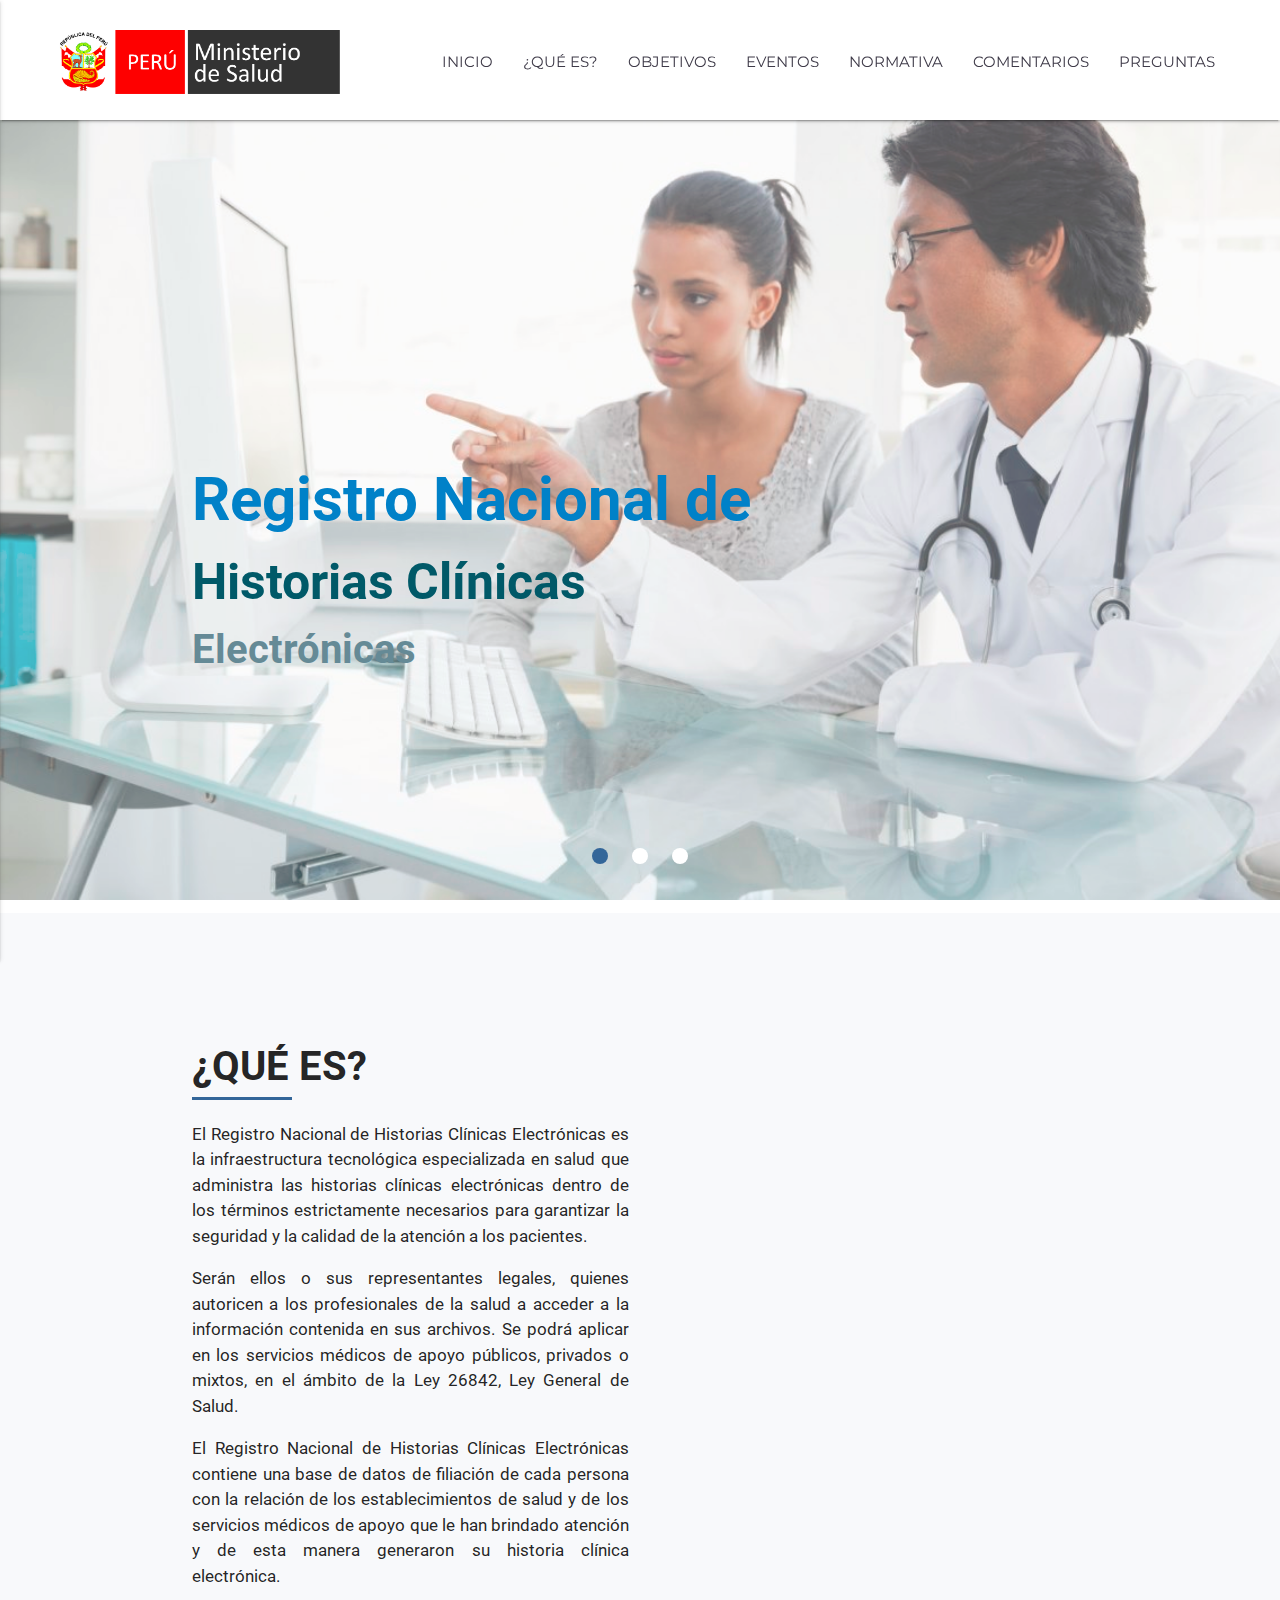
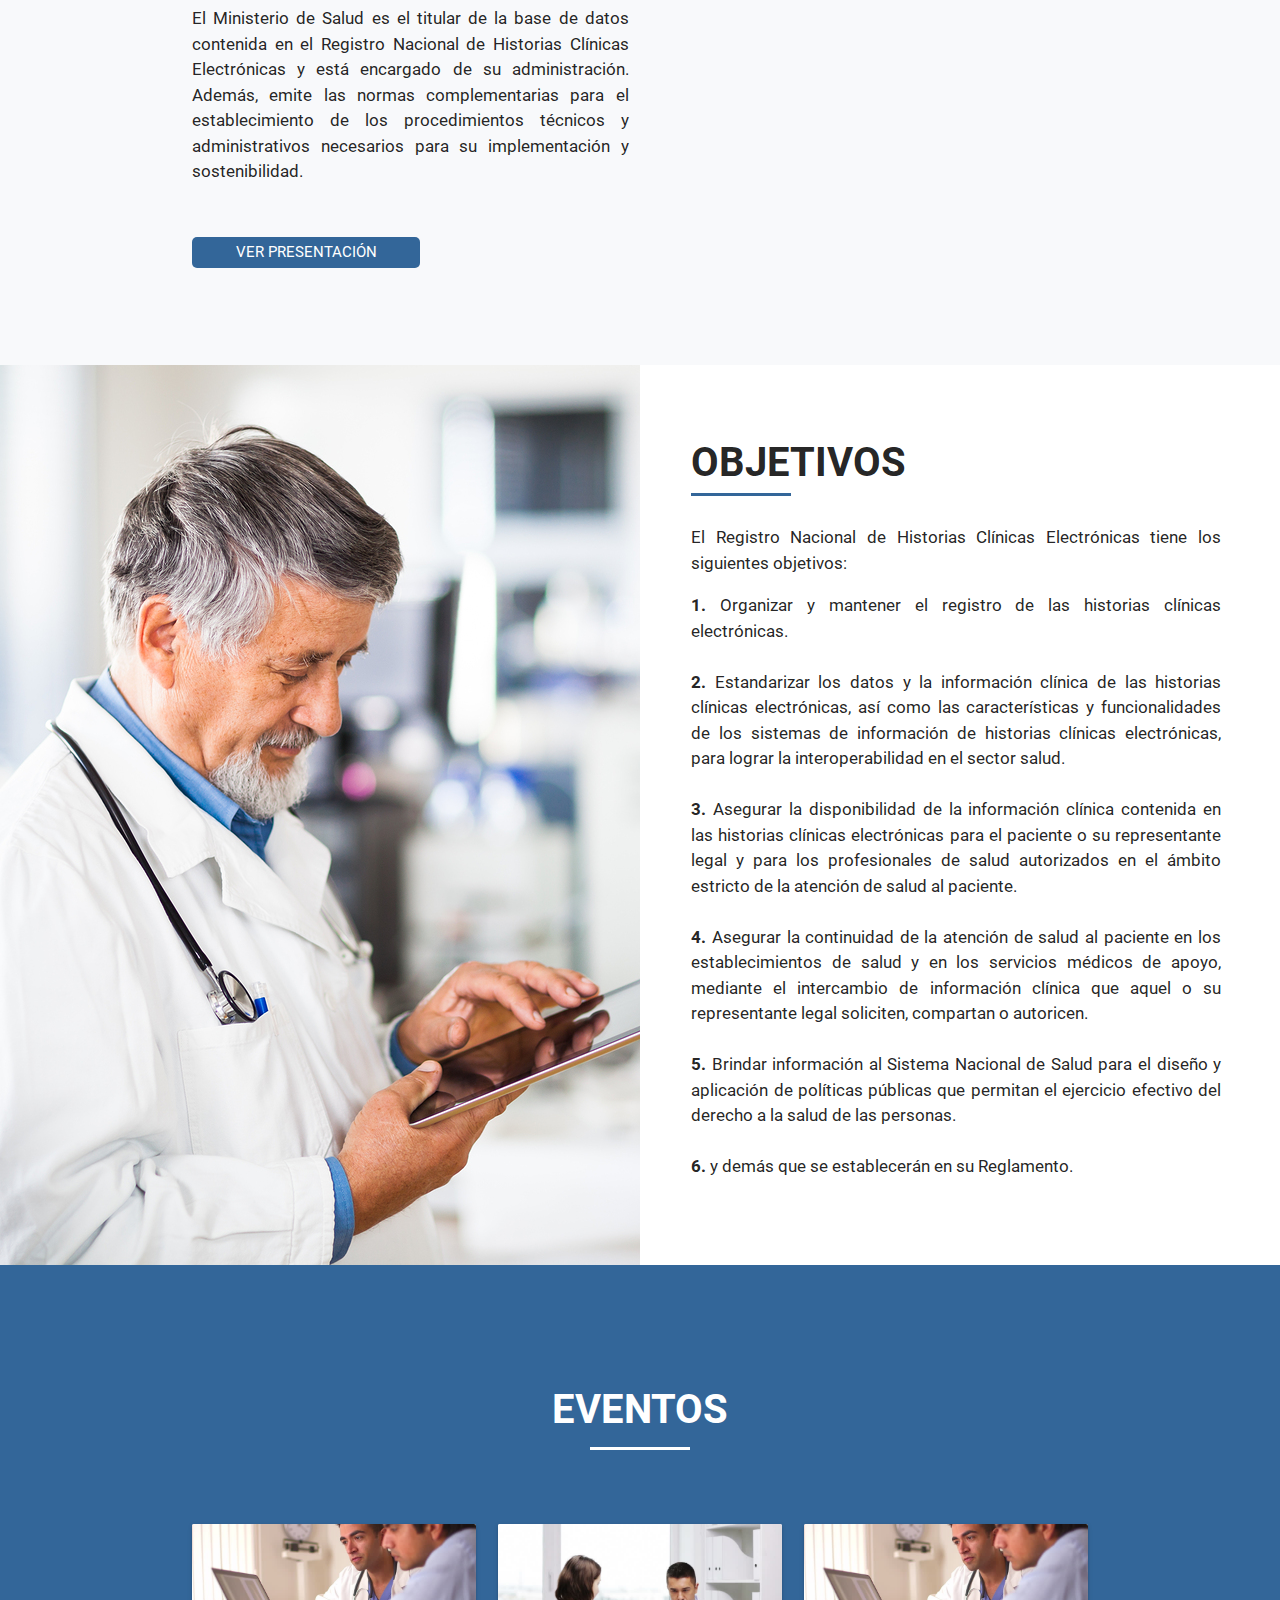
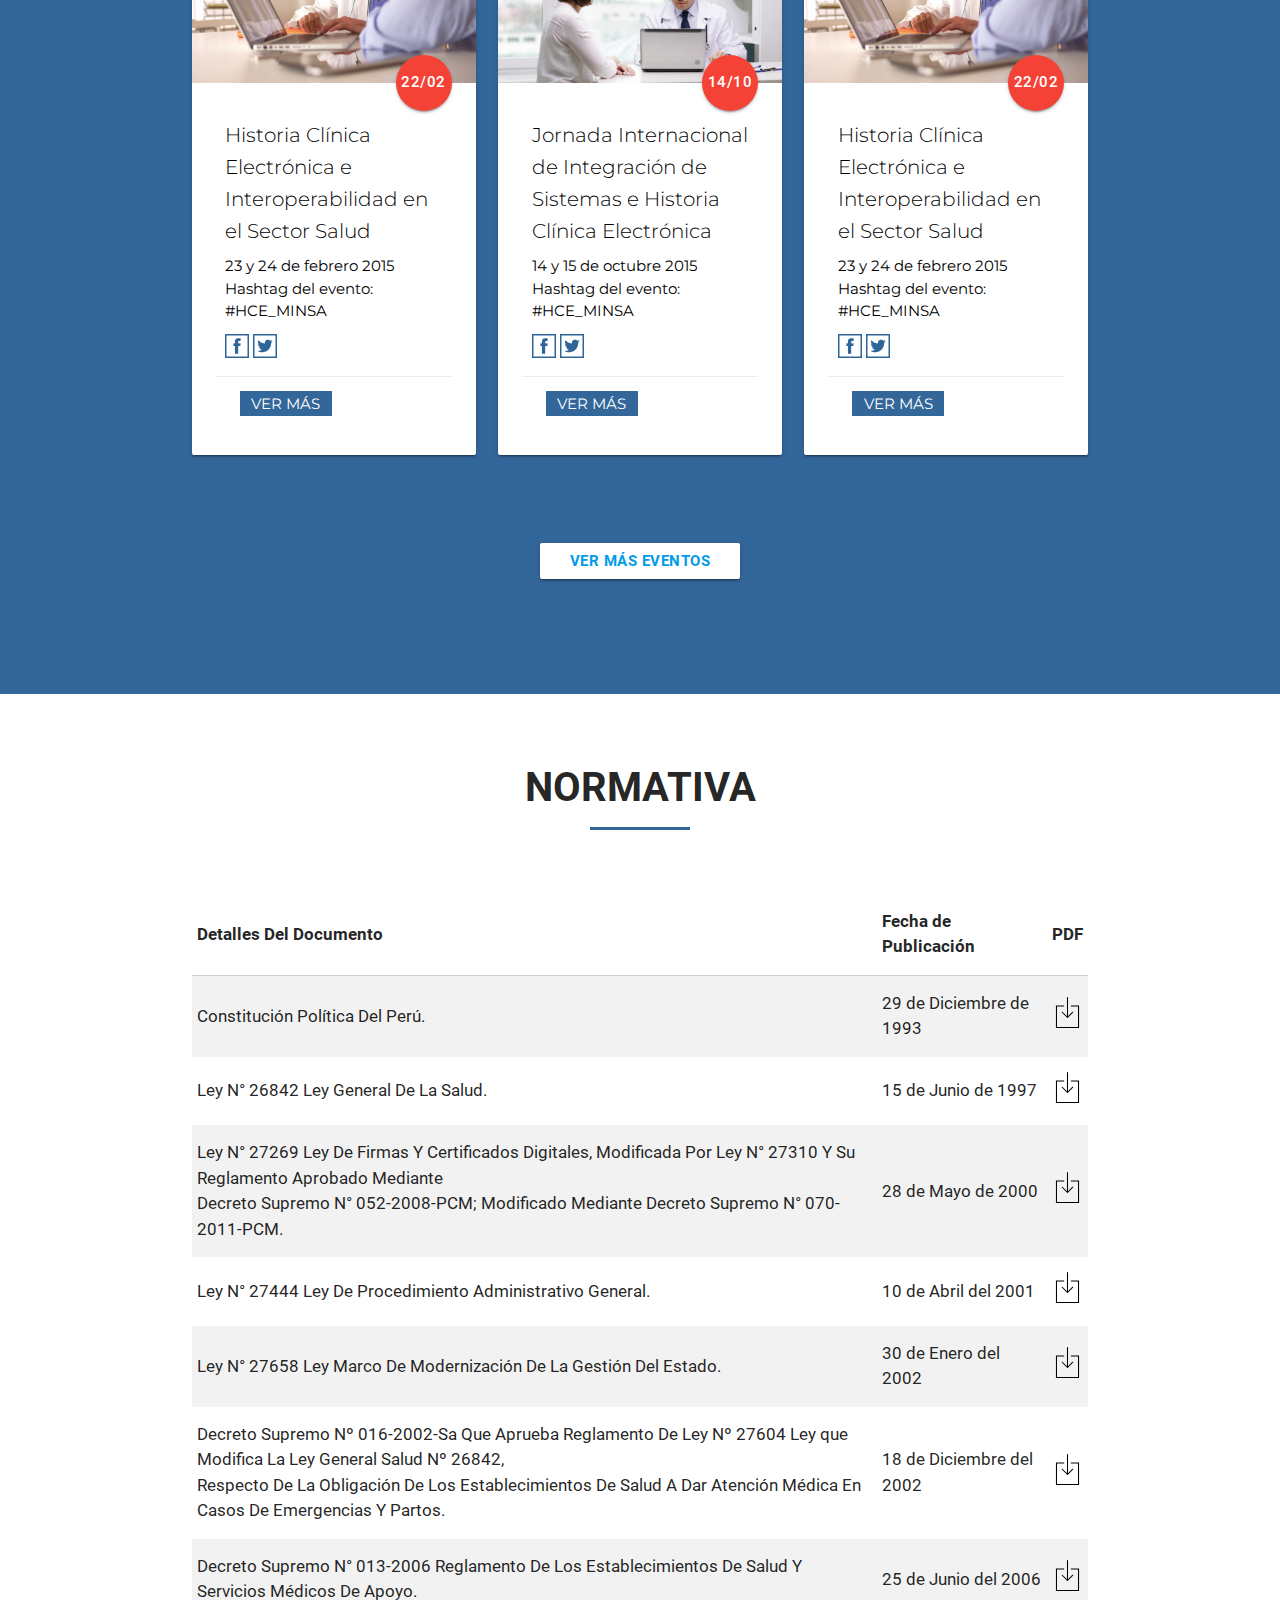
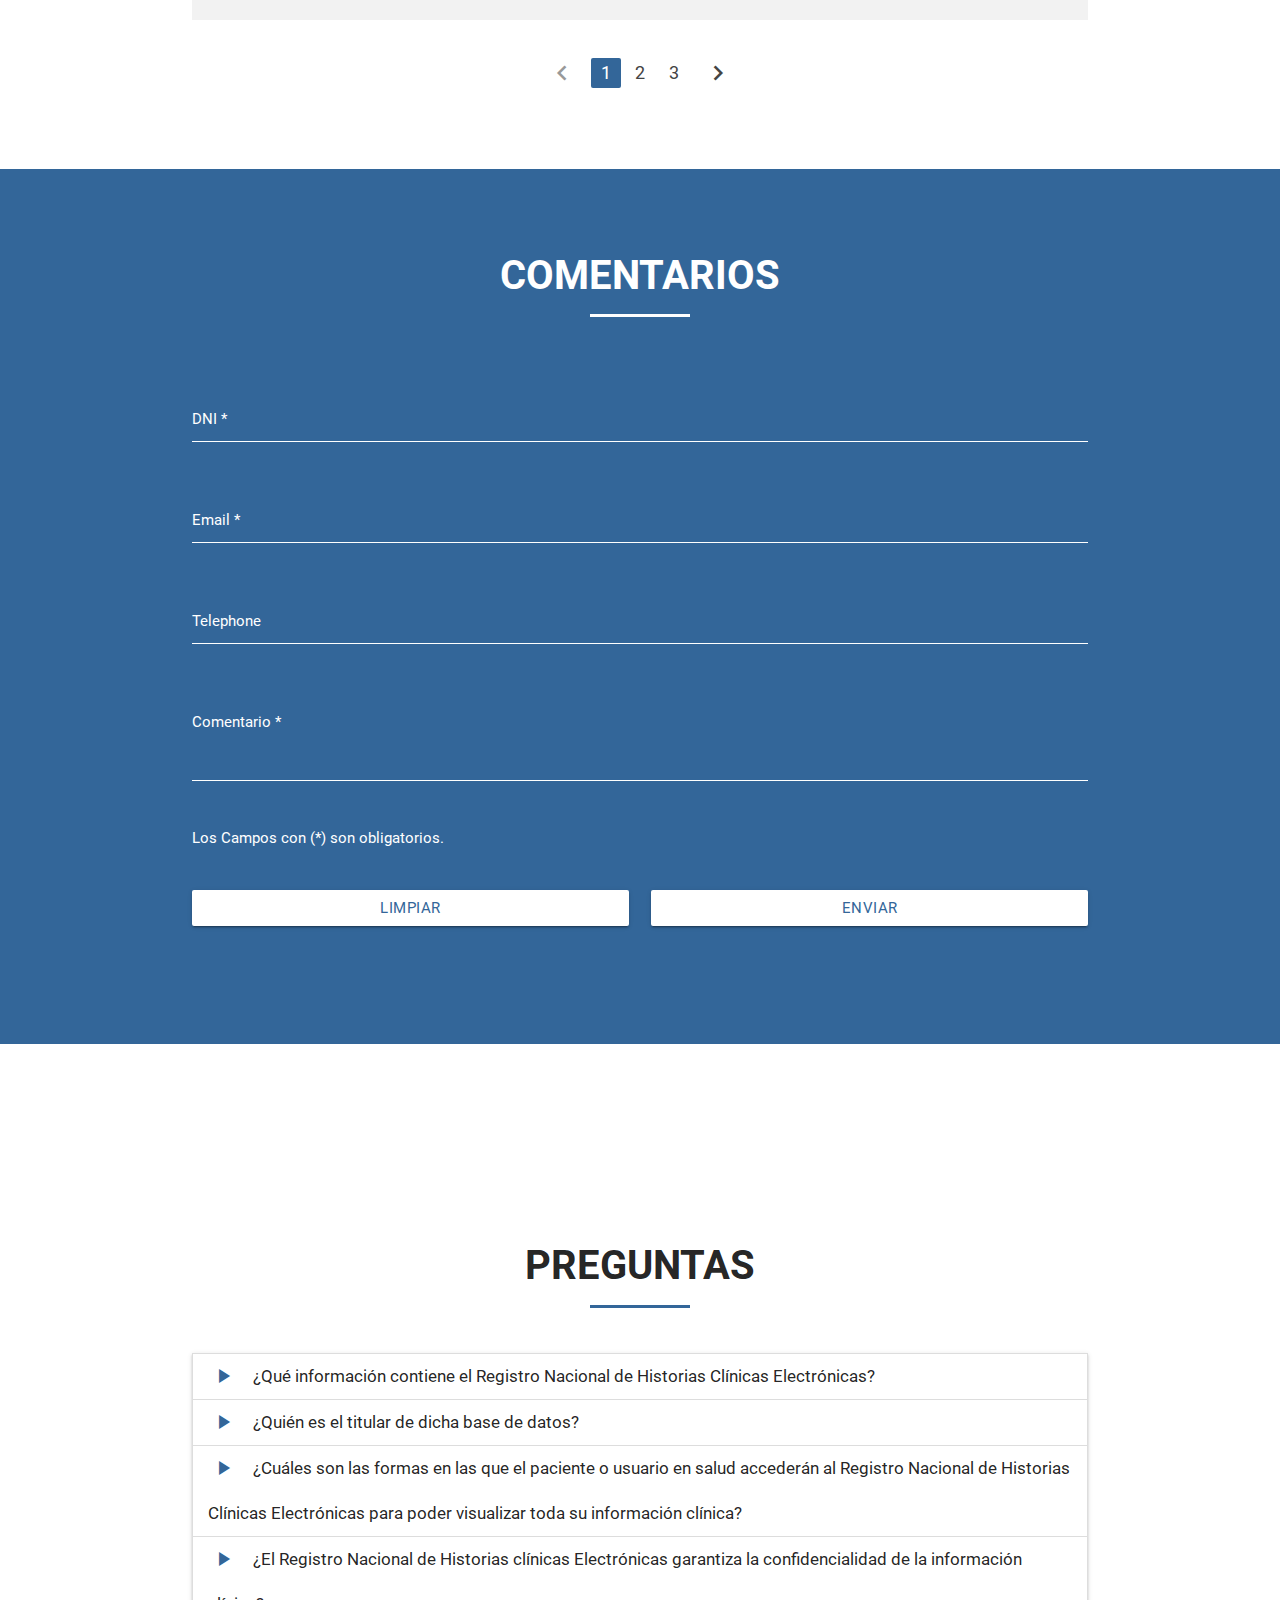
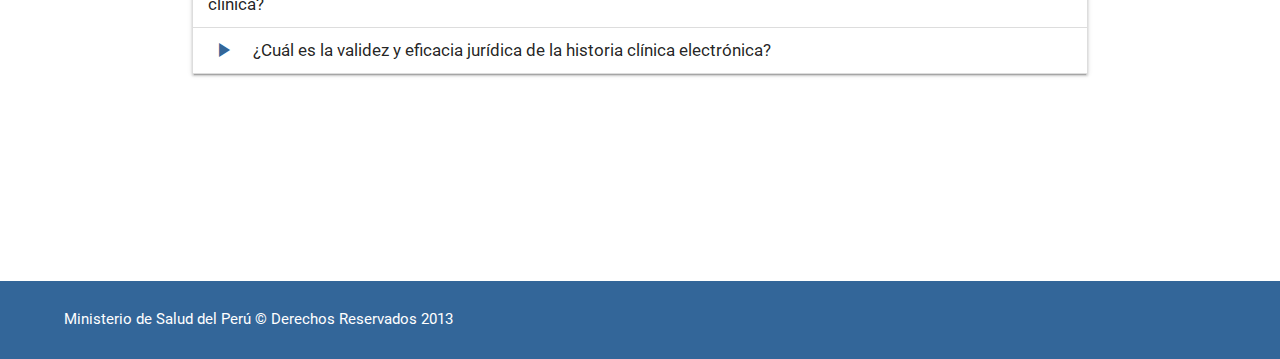
==== index.html @ 806fee0b "mejorando eventos" ====
<!DOCTYPE html>
<html>
<!DOCTYPE html>
<html>
<head>
<meta charset="utf-8">
<meta http-equiv="X-UA-Compatible" content="IE=edge">
<meta name="viewport" content="width=device-width, shrink-to-fit=no, initial-scale=1">
<meta name="description" content="El Registro Nacional de Historias Clínicas Electrónicas es la infraestructura tecnológica especializada en salud que administra las historias clínicas electrónicas dentro de los términos estrictamente necesarios para garantizar la seguridad y la calidad de la atención a los pacientes.">
<title>REGISTRO NACIONAL DE HISTORIAS CLININCAS</title>
<link href="https://fonts.googleapis.com/css?family=Montserrat" rel="stylesheet">
<link rel="stylesheet" type="text/css" href="vendors/materialize/css/materialize.min.css">
<link href="https://fonts.googleapis.com/icon?family=Material+Icons" rel="stylesheet">
<link href="https://fonts.googleapis.com/css?family=Open+Sans:300,700|Roboto" rel="stylesheet">
<link rel="stylesheet" type="text/css" href="css/main.css">
</head>
<body>
	<header>
	    <div class="navbar-fixed">
	        <nav id="menu_navbar">
	            <div class="nav-wrapper"> <a href="#!" class="brand-logo"><img class="imagen_logoMinsa" src="img/minsa_logo.png"></a>
	                <a href="#" data-activates="mobile-demo" class="button-collapse"><i class="material-icons">menu</i></a>
	                <ul class="right hide-on-med-and-down">
	                    <li><a class="enlaceMenu" href="#section_one">Inicio</a></li>
				        <li><a class="enlaceMenu" href="#section_two">¿Qué es?</a></li>
				        <li><a class="enlaceMenu" href="#section_two_two">Objetivos</a></li>
				        <li><a class="enlaceMenu" href="#section_three">Eventos</a></li>
				        <li><a class="enlaceMenu" href="#section_four">Normativa</a></li>
				        <li><a class="enlaceMenu" href="#section_five">Comentarios</a></li>
				        <li><a class="enlaceMenu" href="#section_six">Preguntas</a></li>
	                </ul>
	            </div>
	        </nav>
	    </div>
	    <ul class="side-nav" id="mobile-demo">
	        <li><a href="#section_one">Inicio</a></li>
	        <li><a href="#section_two">¿Qué es?</a></li>
	        <li><a href="#section_two_two">Objetivos</a></li>
	        <li><a href="#section_three">Eventos</a></li>
	        <li><a href="#section_four">Normativa</a></li>
	        <li><a href="#section_five">Comentarios</a></li>
	        <li><a href="#section_six">Preguntas</a></li>
	    </ul>
	</header>
	<section class="content_slider" id="section_one">
		<div class="slider fullscreen">
		    <ul class="slides">
		      <li>
		        <img src="img/doctor_examenes.png" id="slider_uno">
		        <div class="caption left-align sliderTop">
		        	<p class="t1"> Registro Nacional de</p>
		         	<p class="t2">Historias Clínicas</p>
		         	<p class="t3">Electrónicas</p>
		        </div>
		      </li>
		      <li>
		        <img src="img/doctor_paciente.png">
		        <div class="caption left-align sliderTop">
		          	<p class="t1"> Registro Nacional de</p>
		         	<p class="t2">Historias Clínicas</p>
		         	<p class="t3">Electrónicas</p>
		        </div>
		      </li>
		      <li>
		        <img src="img/doctors_talking.png" id="slider_tres">
		        <div class="caption left-align sliderTop">
		          	<p class="t1"> Registro Nacional de</p>
		         	<p class="t2">Historias Clínicas</p>
		         	<p class="t3">Electrónicas</p>
		        </div>
		      </li>
		    </ul>
		</div>
	</section>
	<section class="que_es" id="section_two">
		<div class="container">
			<div class="row">
				<div class="col s12 m12 l12 xl6">
					<div class="contenTitulo titulObjetivos">
						<span class="tittle">¿QUÉ ES?</span>
						<div>
							<div class="lineaColor-objetivos"></div>
						</div>
					</div>
					<div class="texto_quees fs17">
						<p>El Registro Nacional de Historias Clínicas Electrónicas es la infraestructura tecnológica especializada en salud que administra las historias clínicas electrónicas dentro de los términos estrictamente necesarios para garantizar la seguridad y la calidad de la atención a los pacientes.</p>
						<p>Serán ellos o sus representantes legales, quienes autoricen a los profesionales de la salud a acceder a la información contenida en
						sus archivos. Se podrá aplicar en los servicios médicos de apoyo públicos, privados o mixtos, en el ámbito de la Ley 26842, Ley General
						de Salud.</p>
						<p>El Registro Nacional de Historias Clínicas Electrónicas contiene una base de datos de filiación de cada persona con la relación de los establecimientos de salud y de los servicios médicos de apoyo que le han brindado atención y de esta manera generaron su historia clínica electrónica.</p>
						<p>El Ministerio de Salud es el titular de la base de datos contenida en el Registro Nacional de Historias Clínicas Electrónicas y está
						encargado de su administración. Además, emite las normas complementarias para el establecimiento de los procedimientos técnicos
						y administrativos necesarios para su implementación y sostenibilidad.</p>
					</div>
					<div class="contButtonPresentacion">
						<button class="buttonPresentacion"><a href="../ppt/presentacion_2014.pptx" download="presentacion_2014"></a>Ver Presentación</button>
					</div>
				</div>
				<div class="col s12 m12 l12 xl6 colVideo">
					<div class="contentVideo video-container">
						<iframe width="100%" height="315" src="https://www.youtube.com/embed/CI-dQiaDsJo" frameborder="0" allowfullscreen></iframe>
					</div>
				</div>
			</div>
		</div>
	</section>
	<section class="objetivos" id="section_two_two">
		<div class="container-fluid">
			<div class="row mb0">
				<div class="col s12 md12 l6" id="imgDoctorObjetivos"></div>
				<div class="col s12 md12 l6" id="inf_objetivos">
					<div class="contenTitulo titulObjetivos">
						<span class="tittle">OBJETIVOS</span>
						<div>
							<div class="lineaColor-objetivos"></div>
						</div>
					</div>
					<div class="textObjetivos fs17">
						<p>
							El Registro Nacional de Historias Clínicas Electrónicas
							tiene los siguientes objetivos:
						</p>
						<ul>
							<li><b>1.</b> Organizar y mantener el registro de las historias clínicas
							electrónicas.</li>
							<br>
							<li><b>2.</b> Estandarizar los datos y la información clínica de las
							historias clínicas electrónicas, así como las características
							y funcionalidades de los sistemas de información de
							historias clínicas electrónicas, para lograr la interoperabilidad
							en el sector salud.</li>
							<br>
							<li><b>3.</b> Asegurar la disponibilidad de la información clínica
							contenida en las historias clínicas electrónicas para el
							paciente o su representante legal y para los profesionales
							de salud autorizados en el ámbito estricto de la atención
							de salud al paciente.</li>
							<br>
							<li><b>4.</b> Asegurar la continuidad de la atención de salud al
							paciente en los establecimientos de salud y en los servicios
							médicos de apoyo, mediante el intercambio de información
							clínica que aquel o su representante legal soliciten,
							compartan o autoricen.</li>
							<br>
							<li><b>5.</b> Brindar información al Sistema Nacional de Salud para
							el diseño y aplicación de políticas públicas que permitan
							el ejercicio efectivo del derecho a la salud de las personas.</li>
							<br>
							<li><b>6.</b> y demás que se establecerán en su Reglamento.</li>
						</ul>
					</div>
				</div>
			</div>
		</div>
	</section>
	<section class="colorBackground eventos" id="section_three">
		<div class="container">
			<div class="contenTitulo center">
				<span class="tittle textWhite">EVENTOS</span>
				<hr class="lineaWhite"></hr>
			</div>
			<div class="row">
			    <div class="col s12 m6 l4">
			    	<div class="card content_infoCard">
			        	<div class="card-image">
			          <img src="img/medico_paciente.jpg">
			          <a class="btn-floating btn-large halfway-fab waves-effect waves-light red "><span><strong>22/02</strong></span></a>
			        	</div>
			        	<div class="card-content">
			        		<div class="infEvento">
			        			<span class="card-title">Historia Clínica Electrónica e Interoperabilidad en el Sector Salud</span>
			          			<p>23 y 24 de febrero 2015</p>
			          			<p>Hashtag del evento: #HCE_MINSA </p>
			          			<div class="icon_social">
		          					<img class="img-responsive" src="img/facebook.png">
		          					<img class="img-responsive" src="img/twitter.png">
			          			</div>
			        		</div>
			          		<div class="card-action">
					         	<a href="eventos_uno.html" class="botonVermas"><span class="textWhite">Ver más</span></a>
					        </div>
			        	</div>
			      	</div>
			    </div>
			    <div class="col s12 m6 l4">
			    	<div class="card content_infoCard">
			        	<div class="card-image">
			          <img src="img/consultorio_doctor.jpg">
			          <a class="btn-floating btn-large halfway-fab waves-effect waves-light red "><span><strong>14/10</strong></a>
			        	</div>
			        	<div class="card-content">
			        		<div class="infEvento">
			        			<span class="card-title">Jornada Internacional de Integración de Sistemas e Historia Clínica Electrónica</span>
			          			<p>14 y 15 de octubre 2015</p>
			          			<p>Hashtag del evento: #HCE_MINSA </p>
			          			<div class="icon_social">
		          					<img class="img-responsive" src="img/facebook.png">
		          					<img class="img-responsive" src="img/twitter.png">
			          			</div>
			        		</div>
			          		<div class="card-action">
					         	<a href="eventos_dos.html" class="botonVermas"><span class="textWhite">Ver más</span></a>
					        </div>
			        	</div>
			      	</div>
			    </div>
			    <div class="col s12 m6 l4">
			    	<div class="card content_infoCard">
			        	<div class="card-image">
			          <img src="img/medico_paciente.jpg">
			          <a class="btn-floating btn-large halfway-fab waves-effect waves-light red "><span><strong>22/02</strong></span></a>
			        	</div>
			        	<div class="card-content">
			        		<div class="infEvento">
			        			<span class="card-title">Historia Clínica Electrónica e Interoperabilidad en el Sector Salud</span>
			          			<p>23 y 24 de febrero 2015</p>
			          			<p>Hashtag del evento: #HCE_MINSA </p>
			          			<div class="icon_social">
		          					<img class="img-responsive" src="img/facebook.png">
		          					<img class="img-responsive" src="img/twitter.png">
			          			</div>
			        		</div>
			          		<div class="card-action">
					         	<a href="eventos_uno.html" class="botonVermas"><span class="textWhite">Ver más</span></a>
					        </div>
			        	</div>
			      	</div>
			    </div>
			</div>
			<div class="center-align">
				<button class="verMasEventos btn"><a href="eventos.html">VER MÁS EVENTOS</a></button>
			</div>
		</div>
	</section>
	<section class="normativas fs17" id="section_four">
		<div class="contenTitulo center">
			<span class="tittle">NORMATIVA</span>
			<hr class="lineaColor"></hr>
		</div>
		<div class="tableNormativa container" id="tabla_uno">
			<table class="striped" cellspacing="0" width="100%">
		        <thead>
		            <tr>
		                <th>Detalles Del Documento</th>
		                <th>Fecha de Publicación</th>
		                <th>PDF</th>
		            </tr>
		        </thead>
		        <tbody>
		            <tr>
		                <td>Constitución Política Del Perú.</td>
		                <td>29 de Diciembre de 1993</td>
		                <td><a target="_blank" href="pdf/pdf_normativas/constitucion_2.pdf"><img class="responsive-img" src="img/download.svg"></a></td>
		            </tr>
		            <tr>
		                <td>Ley N° 26842 Ley General De La Salud.</td>
		                <td>15 de Junio de 1997</td>
		                <td><a target="_blank" href="pdf/pdf_normativas/ley_26842_1997_ley_general_de_salud_concordada_6.pdf"><img class="responsive-img" src="img/download.svg"></a></td>
		            </tr>
		            <tr>
		                <td>Ley N° 27269 Ley De Firmas Y Certificados Digitales, Modificada Por Ley N° 27310 Y Su Reglamento Aprobado Mediante <br>Decreto Supremo N° 052-2008-PCM; Modificado Mediante Decreto Supremo N° 070-2011-PCM.</td>
		                <td>28 de Mayo de 2000</td>
		                <td><a target="_blank" href="pdf/pdf_normativas/ley_27269_2000_ley_de_firmas_y _certificados_digitales_ep_20.pdf"><img class="responsive-img" src="img/download.svg"></a></td>
		            </tr>
		            <tr>
		                <td>Ley N° 27444 Ley De Procedimiento Administrativo General.</td>
		                <td>10 de Abril del 2001</td>
		                <td><a target="_blank" href="pdf/pdf_normativas/ley_27444_ley_procedimiento_administrativo_general_14.pdf"><img class="responsive-img" src="img/download.svg"></a></td>
		            </tr>
		            <tr>
		                <td>Ley N° 27658 Ley Marco De Modernización De La Gestión Del Estado.</td>
		                <td>30 de Enero del 2002</td>
		                <td><a target="_blank" href="pdf/pdf_normativas/ley_27658_2002_ley_marco_modernización_gestion_estado_12.pdf"><img class="responsive-img" src="img/download.svg"></a></td>
		            </tr>
		            <tr>
		                <td>Decreto Supremo Nº 016-2002-Sa Que Aprueba Reglamento De Ley Nº 27604 Ley que Modifica La Ley General Salud Nº 26842, <br> Respecto De La Obligación De Los Establecimientos De Salud A Dar Atención Médica En Casos De Emergencias Y Partos.</td>
		                <td>18 de Diciembre del 2002</td>
		                <td><a target="_blank" href="pdf/pdf_normativas/ds_016_2002_sa _reglamento_ley _n27604_modifica_ley_general_salud_atencion_emergencias_8.pdf"><img class="responsive-img" src="img/download.svg"></a></td>
		            </tr>
		            <tr>
		                <td>Decreto Supremo N° 013-2006 Reglamento De Los Establecimientos De Salud Y Servicios Médicos De Apoyo.</td>
		                <td>25 de Junio del 2006</td>
		                <td><a target="_blank" href="pdf/pdf_normativas/reglament_establecimientos_salud_y _servicios_medicos _de_apoyo_5.pdf"><img class="responsive-img" src="img/download.svg"></a></td>
		            </tr>
				 </tbody> 
		    </table>
		</div>
		<div class="tableNormativa container" id="tabla_dos">
			<table class="striped" cellspacing="0" width="100%">
		        <thead>
		            <tr>
		                <th>Detalles Del Documento</th>
		                <th>Fecha de Publicación</th>
		                <th>PDF</th>
		            </tr>
		        </thead>
		        <tbody>		            
		            <tr>
		                <td>Resolución Ministerial Nº 597-2006/MINSA Que Aprueba NT Nº 022-Minsa/DGSP-V.02</td>
		                <td>28 de Junio del 2006</td>
		                <td><a target="_blank" href="pdf/pdf_normativas/rm597_2006_minsa_nt_022_gestion_de_Historia_clinica_v2.0_9.pdf"><img class="responsive-img" src="img/download.svg"></a></td>
		            </tr>
		            <tr>
		                <td>Resolución Ministerial N° 274-2006-PCM Estrategia Nacional De Gobierno Electrónico.</td>
		                <td>25 de Julio de 2006</td>
		                <td><a target="_blank" href="pdf/pdf_normativas/rm274_2006_pcm_estrategia_nacional_de_gobierno_electrónico_(Publicación)_15.pdf"><img class="responsive-img" src="img/download.svg"></a></td>
		            </tr>
		            <tr>
		                <td>Decreto Supremo N° 063-2007-PCM Reglamento De Organización Y Funciones De La Presidencia Del Consejo De Ministros Y Sus Modificatorias.</td>
		                <td>14 de Julio del 2007</td>
		                <td><a target="_blank" href="pdf/pdf_normativas/ds_063_2007_pcm_rof_13.pdf"><img class="responsive-img" src="img/download.svg"></a></td>
		            </tr>
		            <tr>
		                <td>Ley N° 29158, Ley Orgánica Del Poder Ejecutivo.</td>
		                <td>20 de Diciembre del 2007</td>
		                <td><a target="_blank" href="pdf/pdf_normativas/Ley_29158_Ley _orgánica_poder_ejecutivo_3.pdf"><img class="responsive-img" src="img/download.svg"></a></td>
		            </tr>
		            <tr>
		                <td>Resolución Ministerial N° 381-2008-PCM Estándares Y Especificaciones De Interoperabilidad Del Estado Peruano.</td>
		                <td>19 de Noviembre del 2008</td>
		                <td><a target="_blank" href="pdf/pdf_normativas/rm381_2008_pcm_estandares_y_especificaciones_interconexion_interoperabilidad_16.pdf"><img class="responsive-img" src="img/download.svg"></a></td>
		            </tr>
		            <tr>
		                <td>Decreto Supremo Nº 008-2010-Sa Reglamento De La Ley 29344 Ley Marco Del Aseguramiento Universal En Salud.</td>
		                <td>03 de Abril del 2010</td>
		                <td><a target="_blank" href="pdf/pdf_normativas/ds_008_2010_SA _reglamento_aseguramiento_universal _en _salud _aus_7.pdf"><img class="responsive-img" src="img/download.svg"></a></td>
		            </tr>
		            <tr>
		                <td>Ley N° 29733, Ley De Protección De Datos Personales  y  sus Reglamentos.</td>
		                <td>03 de Julio del 2011</td>
		                <td><a target="_blank" href="pdf/pdf_normativas/ley_29733_2011_07_03_proteccion_de _datos_personales_ep_21.pdf"><img class="responsive-img" src="img/download.svg"></a></td>
		            </tr>		
				</tbody> 
		    </table>
		</div>
		<div class="tableNormativa container" id="tabla_tres">
			<table class="striped" cellspacing="0" width="100%">
		        <thead>
		            <tr>
		                <th>Detalles Del Documento</th>
		                <th>Fecha de Publicación</th>
		                <th>PDF</th>
		            </tr>
		        </thead>
		        <tbody>
		        	<tr>
		                <td>Resolución Ministerial Nº 576-2011/MINSA Que Aprueba Directiva Administrativa Nº 183-MINSA/OGEI-V.01</td>
		                <td>22 de Julio del 2011</td>
		                <td><a target="_blank" href="pdf/pdf_normativas/rm576_2011_minsa_da183_estandarizacion_registro_historia_clinica_electronica_10.pdf"><img class="responsive-img" src="img/download.svg"></a></td>
		            </tr>
		        	<tr>
		                <td>Decreto Supremo N° 083-2011-PCM, Crean La Plataforma De Interoperabilidad Del Estado – Pide, Del 21 De Octubre De 2011.</td>
		                <td>21 de Octubre del 2011</td>
		                <td><a target="_blank" href="pdf/pdf_normativas/ds_083_2011_pcm_pide_plataforma_interoperabilidad_estado_18.pdf"><img class="responsive-img" src="img/download.svg"></a></td>
		            </tr>
		            <tr>
		                <td>Resolución Ministerial Nº 506-2012/MINSA Que Aprueba La Directiva Nº 046-MINSA/DGE-V01.</td>
		                <td>18 de Junio del 2012</td>
		                <td><a target="_blank" href="pdf/pdf_normativas/rm506_2012_minsa_ds_046_dge_Notificacion_enfermedades_eventos_vigilancia_epidemiologica_salud_publica_11.pdf"><img class="responsive-img" src="img/download.svg"></a></td>
		            </tr>
		            <tr>
		                <td>Decreto Supremo N° 066-2011-PCM, Mediante El Cual Se Aprueba El Plan De Desarrollo De La Sociedad De La Información En El Perú
		                <br>La Agenda Digital Peruana 2.0.</td>
		                <td>26 de Julio del 2012</td>
		                <td><a target="_blank" href="pdf/pdf_normativas/ds_066_2011_pcm_plan_desarrollo_sociedad_informacion_agenda_digital_peruana-v2_17.pdf"><img class="responsive-img" src="img/download.svg"></a></td>
		            </tr>
		            <tr>
					    <td>Ley Nº 30024 Ley Que Crea El Registro Nacional De Historias Clínicas Electrónicas.</td>
					    <td>22 de Mayo del 2013</td>
					    <td><a target="_blank" href="pdf/pdf_normativas/Ley_30024_RNHCE_20130522_1.pdf"><img class="responsive-img" src="img/download.svg"></a></td>
					</tr>
		            <tr>
		                <td>Decreto Supremo N° 081-2013-PCM, mediante el cual se aprueba la Política Nacional de Gobierno Electrónico 2013-2017.</td>
		                <td>10 de Julio del 2013</td>
		                <td><a target="_blank" href="pdf/pdf_normativas/ds_081_2013_politica_nacional_de_gobierno_electrónico_2013_2017_19.PDF"><img class="responsive-img" src="img/download.svg"></a></td>
		            </tr>
		            <tr>
					    <td>Decreto Legislativo 1161, Decreto Legislativo que aprueba la Ley de Organización y Funciones del Ministerio de Salud.</td>
					    <td>7 de Diciembre del 2013</td>
					    <td><a target="_blank" href="pdf/pdf_normativas/reforma_reorganizacion_sis _aseguramiento_4.pdf"><img class="responsive-img" src="img/download.svg"></a></td>
					</tr>
		        </tbody> 
		    </table>
		</div>
		<div class="paginacion center">
			<ul class="pagination">
			    <li class="waves-effect disabled previous"><a><i class="material-icons">chevron_left</i></a></li>
			    <li class="waves-effect activado liPagUno"><a id="numUno">1</a></li>
			    <li class="waves-effect liPagDos"><a id="numDos">2</a></li>
			    <li class="waves-effect liPagTres"><a id="numTres">3</a></li>
			    <li class="waves-effect next"><a><i class="material-icons">chevron_right</i></a></li>
			</ul>
		</div>
	</section>
	<section class="colorBackground comentarios" id="section_five">
		<div class="contenTitulo center">
			<span class="tittle textWhite">COMENTARIOS</span>
			<hr class="lineaWhite"></hr>
		</div>
		<div class="container">
			<div class="row">
			    <form class="col s12 l12 m12">
			    	<div class="row">
			        	<div class="input-field col s12">
			        		<input id="DNI" type="text" class="validate borderWhite">
			        		<label for="email" class="textWhite">DNI *</label>
			    		</div>
			    	</div>
				    <div class="row">
				    	<div class="input-field col s12">
				          <input id="email" type="email" class="validate borderWhite">
				          <label for="email" class="textWhite">Email *</label>
				    	</div>
				    </div>
			     	<div class="row">
			    		<div class="input-field col s12">
					        <input id="icon_telephone" type="text" class="validate borderWhite">
					        <label for="icon_telephone" class="textWhite">Telephone</label>
			    		</div>
			    	</div>
				    <div class="row">
				    	<div class="input-field col s12">
				          <textarea id="textarea1" class="materialize-textarea borderWhite"></textarea>
				          <label for="textarea1" class="textWhite">Comentario *</label>
				    	</div>
				    </div>
				    <div class="row">
				    	<div class="col s12">
				    		<span class="textWhite">Los Campos con (*) son obligatorios.</span>
				    	</div>
					</div>
			    </form>
			</div>
			<div class="row">
				<div class="col l6 m6 s12 x12">
					<button class="white buttonComentarios waves-effect waves-light btn">Limpiar</button>
				</div>
				<div class="col l6 m6 s12 x12 right-align">
					<button class="white buttonComentarios waves-effect waves-light btn">Enviar</button>
				</div>
			</div>
		</div>
	</section>
	<section class="contentPreguntas fs17" id="section_six">
		<div class="container">
			<div class="contenTitulo center">
				<span class="tittle">
					PREGUNTAS
				</span>
				<hr class="lineaColor"></hr>
			</div>
			<div>
				<ul class="collapsible" data-collapsible="accordion">
				    <li>
				      <div class="collapsible-header"><i class="material-icons iconsPreguntas">play_arrow</i><span>¿Qué información contiene el Registro Nacional de Historias Clínicas Electrónicas?</span></div>
				      <div class="collapsible-body"><span>
				      	El Registro Nacional de Historias Clínicas Electrónicas contiene una base de datos de filiación de cada persona con la relación de los establecimientos de salud y de los servicios médicos de apoyo que le han brindado atención de salud y generado una historia clínica electrónica.
				      </span></div>
				    </li>
				    <li>
				      <div class="collapsible-header"><i class="material-icons iconsPreguntas">play_arrow</i><span>¿Quién es el titular de dicha base de datos?</span></div>
				      <div class="collapsible-body"><span>
				      	El Ministerio de Salud es el titular de la base de datos contenida en el Registro Nacional de Historias Clínicas Electrónicas y el encargado de administrarla.
				      </span></div>
				    </li>
				    <li>
				      <div class="collapsible-header"><i class="material-icons iconsPreguntas">play_arrow</i><span>¿Cuáles son las formas en las que el paciente o usuario en salud accederán al Registro Nacional de Historias Clínicas Electrónicas para poder visualizar toda su información clínica?</span></div>
				      <div class="collapsible-body"><span>
				      	El paciente para visualizar toda su información contenida en la Historia Clínica Electrónica podrá acceder a través del Registro Nacional de Historias Clínicas Electrónicas por dos medios:
						A.- El portal del Registro Nacional de Historias Clínicas Electrónicas. 
						B.- La Plataforma de Interoperabilidad del Estado (PIDE).
				      </span></div>
				    </li>
				    <li>
				      <div class="collapsible-header"><i class="material-icons iconsPreguntas">play_arrow</i><span>¿El Registro Nacional de Historias clínicas Electrónicas garantiza la confidencialidad de la información clínica?</span></div>
				      <div class="collapsible-body"><span>
				      	Si, toda vez que todos los que intervengan en la gestión de la información contenida en el Registro Nacional de Historias Clínicas Electrónicas están obligados a guardar confidencialidad respecto de este, de conformidad con el numeral 6) del artículo 2 de la Constitución Política del Perú; la Ley 29733, Ley de Protección de Datos Personales, y demás normas, bajo responsabilidad administrativa, civil o penal, según sea el caso.
				      	<br><br>
						La información clínica contenida en las historias clínicas electrónicas es propiedad de cada paciente; su reserva, privacidad y confidencialidad es garantizada por el Estado, los establecimientos de salud y los servicios médicos de apoyo.
						<br><br>
						El paciente tiene derecho a la reserva de su información clínica, con las excepciones que establece la Ley 26842, Ley General de Salud, y en especial de la información clínica sensible relativa a su salud física o mental, características físicas, morales o emocionales, hechos o circunstancias de su vida afectiva o familiar, hábitos personales y otras que corresponden a su esfera íntima.
						<br><br>
						Los establecimientos de salud y los servicios médicos de apoyo que implementan sistemas de información de historias clínicas electrónicas, el Registro Nacional de Historias Clínicas Electrónicas y la Plataforma de Interoperabilidad del Estado (PIDE) deben garantizar, mediante mecanismos informáticos seguros, la autenticación de las personas y de los agentes que actúan en su nombre, así como la privacidad y la integridad de la información clínica, de forma que esta no sea revelada ni manipulada por terceros de ninguna forma, ni intencionada ni accidentalmente.
				      </span></div>
				    </li>
				    <li>
				      <div class="collapsible-header"><i class="material-icons iconsPreguntas">play_arrow</i><span>¿Cuál es la validez y eficacia jurídica de la historia clínica electrónica?</span></div>
				      <div class="collapsible-body"><span>
				      	La historia clínica electrónica tiene el mismo valor que la historia clínica manuscrita, tanto en aspectos clínicos como legales, para todo proceso de registro y acceso a la información correspondiente a la salud de las personas, de conformidad con la Ley 27269, Ley de Firmas y Certificados Digitales, y sus disposiciones reglamentarias.
				      </span></div>
				    </li>
				</ul>
			</div>
		</div>
	</section>
	<footer>
		<p class="textWhite">Ministerio de Salud del Perú © Derechos Reservados 2013</p>
	</footer>
	<script type="text/javascript" src="vendors/jquery/js/jquery-3.2.1.min.js"></script>
	<script type="text/javascript" src="vendors/materialize/js/materialize.min.js"></script>
	<script type="text/javascript" src="js/main.js"></script>
	<script type="text/javascript" src="js/pagination.js"></script>
</body>
</html>
---- css/main.css ----
/*#fb3d50*/
/*#00a5bb*/

#menu_navbar{
	height: 8rem;
	background-color: #fff;
	padding: 30px 50px 0 50px;
}
.mb0{
	margin-bottom: 0;
}
.mb10{
	margin-bottom: 10%
}
.fs17{
	font-size: 17px;
}
.fs13{
	font-size: 13px
}
.padding5{
	padding: 5%;
}
.paddingLeft{
	padding-left: 3%
}
nav ul a{
	color: #3e3a48!important;
	font-family: 'Montserrat', sans-serif;
}
.enlaceMenu{
	text-transform: uppercase;
}
ul a.enlaceMenu:hover{
	background-color: #336699!important;
    color: #ffffff!important;
}
nav a.button-collapse{
	color: #000;
}
#section_one{
	height: 100vh;
}
.slider .indicators .indicator-item {
    background-color: #fff !important;
}
.slider .indicators .indicator-item.active {
    background-color: #336699 !important;
}
#section_two{
	background-color: #f8f9fb;
}
#section_two{
	padding: 8% 0 6% 0;
	margin-top: -4%;
}
#section_six{
	padding: 15% 0;
}
.colVideo{
	padding: 8% 0 0 5% !important;
}
.que_es, .objetivos{
	text-align: justify;
}
.contenTitulo{
	margin-bottom: 5%;
}
.t1{
	font-size: 60px;
    font-weight: bold;
    color: #0081c8 !important;
    margin: 0;
}
.t2{
	font-size: 50px;
    font-weight: bold;
    color: #005968 !important;
    margin: 0;
}
.t3{
	font-size: 40px;
    font-weight: bold;
    color: #658a96 !important;
    margin: 0;
}
.sliderTop{
	margin-top: 25%;
}
.buttonPresentacion{
	background-color: #336699;
    border: none;
    color: #fff;
    padding: 1% 10%;
    border-radius: 5px;
    margin-top: 3%;
    text-transform: uppercase;
    display: flex;
}
.que_es, .contentPreguntas{
	margin:0 auto;
}
.contentVideo{
	height: 500px;
}
#imgDoctorObjetivos{
	height: 100vh;
	padding: 0 0 52% 0;
    background-size: cover;
    background-image: url(../img/senior-doctor.jpg);
    padding-left: 0;
}
.texto_quees{
	padding-bottom: 5%;
}
.tittle{
	font-family: 'Roboto', sans-serif;
	font-size: 40px;
	font-weight: 700;
}
#inf_objetivos{
	padding: 3% 0 0 4%;
}
.titulObjetivos{
	padding-top: 5%;
}
.textObjetivos{
	width: 90%;
	padding: 0 0 5% 0;
}
.colorBackground{
	padding: 6% 0;
	background-color: #336699;
}
.textWhite{
	color: #fff;
}
.textGray{
	color: #626262;
}
/*- - - - - - - - - - - - eventos individual - - - - - - - - -  - */
.content_infoCard{
	width: 80%;
	margin: 5px 0 0 10%;
}
.eventoLink{
	padding: 4%;
	border:2px solid #fff!important;
	color: #fff!important;
}
.card .cardContenedor{
	height: 17rem;
}
.arrows{
	float: right;
}
.bt-line{
	border: 1px solid #e5e5e5;
	margin-bottom: 2%;
}
.descarga{
	margin-top: -2%;
	float: right;
}
.card .card-content{
	color: black;
	font-family: 'Montserrat', sans-serif;
}
.card .card-title{
	font-size: 1.3rem!important;
}
.card .card-action a:not(.btn):not(.btn-large):not(.btn-large):not(.btn-floating), .jornadaTitulo p{
	color: #336699!important;
}
/*- - - - - - - - - - - - Comentarios - - - - - -- - -  -*/
.comentarios .container .row input.borderWhite{
	border-bottom: 1px solid #fff;
	color: #fff;
}
.comentarios .container .row textarea.borderWhite{
	border-bottom: 1px solid #fff;
	color: #fff;
}
.comentarios .container .row label.textWhite{
	color: #fff;
}
.buttonComentarios{
	width: 100%;
	margin: 0 0 5% 0;
	color: #369;
}
/*- - - - - - - - - - - - Normativas - - - - - -- - -  -*/
.normativas{
	padding:5% 0;
}
.tableNormativa{
	margin-bottom: 3%;
}
.pagination li.activado {
    background-color: #336699;
}
/*- - - - - - - - - - - - Preguntas - - - - - -- - -  -*/
.iconsPreguntas{
	color:#336699;
}
.lineaColor{
    width: 100px;
    height: 3px;
    background-color: #336699;
    border: none;
}
.lineaWhite{
    width: 100px;
    height: 3px;
    background-color: #fff;
    border: none;
}
.lineaColor-objetivos{
	width: 100px;
    height: 3px;
    background-color: #336699;
    border: none;
}
/*- - - - - - - - - - - Galeria  - - - - - - - - - - -*/
.imgShadow{
	box-shadow: 2px 2px 5px #a1a1a1;
}
footer{
	width: 100%;
	padding: 1% 5%;
	background-color: #336699;
}
/*- - - - - - - - - - - eventos - home- - - - - - - - - - -*/
#section_three{
	padding: 9% 0;
}
.contentEvento{
	padding: 7% 0 3% 0;
    background: #336699;
}
.tituloEvento{
	padding-bottom: 2%;
}
.infEvento{
	margin: 5% 0;
    padding: 0 4%;
}
.icon_social{
	margin-top: 5%;
}
.change-color{
	background-color: black;
}
.botonVermas{
	background: #336699;
    padding: 1.5% 6%;
}
.verMasEventos{
	background-color: #fff;
    color: #336699;
    font-weight: bold;
    margin-top: 6%;
}
.verMasEventos:hover, .verMasEventos:focus{
	background-color: #fff;
}
/*- - - - - - - - - - - eventos segunda página- - - - - - - - - - -*/
.calendarEvents{
	padding: 10% 0;
}
.boxListaEventos, .boxListaCategorias{
    padding: 2% 5% 2% 5%;
    margin-bottom: 2%;
}
.boxListaEventos:hover, .boxListaCategorias:hover	{
    background-color: #f2f2f2;
}
.boxListaEventos:hover .circuloMenuEventos, .boxListaCategorias:hover .circuloMenuEventos{
	background-color: #336699;
}
.seleccionado{
	background-color: #336699;
}
.seleccionado a div .textGray{
	color: #fff;
}
.circuloMenuEventos{
	display: inline-block;
    min-width: 10px;				
    padding: 3px 7px;
    font-size: 12px;
    font-weight: bold;
    color: #fff;
    line-height: 1;
    vertical-align: middle;
    white-space: nowrap;
    text-align: center;
    background-color: #dcddde;
    border-radius: 10px;
}
/*- - - - - - - - - - - eventos página interna - - - - - - - - - - -*/
.shadowLeft{
	box-shadow: -5px 5px 5px #dddddd;
}
.datosEventos{
	background-color: #f1f1f1;
    padding: 5%;
    box-shadow: 5px 5px 5px #d3d1d1;
}
.contentTextoEvento{
	width: 90%;
	margin: 0 auto;
	padding: 5% 0;
}
.ponencias{
	background-color: #f2f2f2;
}
.buttonRegistro{
	width: 100%;
    background-color: #336699;
    border: none;
    color: #fff;
    padding: 1% 10%;
    border-radius: 5px;
    margin-top: 3%;
    text-transform: uppercase;
}
.buttonRegistro:focus{
	background-color: #336699;
}
.buttonModal{
	background-color: #336699;
    color: #fff;
    margin-right: 2% !important;
}
.buttonModal:hover, .buttonModal:focus, .buttonModal:active{
	background-color: #336699;
}
.formRegistro{
	width: 90%;
    margin: 0 auto;
}
#cabeceraModal{
	background-color: #336699;
    color: #fff;
    text-transform: uppercase;
    padding: 0% 5%;
    font-size: 20px;
}
/*- - - - - - - - - - - footer- - - - - - - - - - -*/

@media(min-width: 1900px) and (max-width: 770px){
	.contenTitulo {
    	margin-bottom: 10%;
	}
	.img-doctor-two{
		background-image: url(../img/paciente_doctor.jpg);
	}
	#section_one{
		height: inherit;
	}
	#section_two, #section_two_two, #section_three,#section_four, #section_five, #section_six{
		height: initial;
	}
	#section_two, #section_three, #section_five, #section_six{
		padding: 10% 0;
	}
	#section_two_two{
		padding-bottom: 10%;
	}
	.que_es, .eventos, .normativas, .comentarios, .contentPreguntas{
		padding: 10% 0;
	}
	.content_infoCard{
		width: 100%;
		margin:  5% 0;
	}
	.titulObjetivos p{
		padding-left: 0;
	}
	#contentLogoCitas {
    	top: 75%;
	}
	.logo_citas{
		width: 350px;
	}
	.lineaColor-objetivos{
		text-align: center;
    	display: inline-block;
	}
	#inf_objetivos {
	    padding: 0;
	}
	.textObjetivos {
	    margin: 0 auto;
	}
	.contButtonPresentacion{
		text-align: center;
	}
	#section_six{
		text-align: justify;
	}
	.buttonComentarios{
		width: 100%;
    	margin: 0 0 5% 0;
    	color: #369;
	}
	.colVideo{
		padding: inherit !important;
		margin-top: 5%;
	}
}
@media screen and (max-width: 1366px) and (max-height: 800px) {	
	#section_two {
	    margin-top: -5%;
	}
	#imgDoctorObjetivos {
	    height: 0; 
	    padding-bottom: 65%;
	}
	.colVideo {
    	padding: 16% 0 0 5% !important;
	}
	.content_infoCard {
	    width: 100%; 
	    margin:0 0 5% 0; 
	}
}
@media screen and (max-width: 1024px) and (max-height: 768px) {
	#section_two {
	    margin-top: -7%;
	}	
	#imgDoctorObjetivos {
	    height: 0; 
	    padding-bottom: 90% !important;
	}
	.content_infoCard {
	    width: 100%;
	    margin: 0;
	}
	.colVideo {
    	padding: 8% 0 0 0 !important;
	}
	.titulObjetivos{
		text-align: center;
	}
}
@media screen and (max-width: 1280px) and (max-height: 800px) {	
	#imgDoctorObjetivos {
	    height: 0; 
	    padding-bottom: 70%;
	}
}
@media screen and (max-width: 768px){
	#section_two {
	    margin-top: -14%;
	}	
	#imgDoctorObjetivos {
	    height: 0;
	    padding: 0 0 70% 0;
	    background-position-y: -129px;
	}
	.content_infoCard {
	    width: 100%;
	    margin: 0 0 5% 0;
	}
}
@media screen and (max-width: 320px){	
	#imgDoctorObjetivos {
	    background-position-y: -100px;
	}
	.content_infoCard {
	    width: 100%;
	}
}
@media screen and (max-width: 400px){
	#section_two {
	    margin-top: -14%;
	}
	#inf_objetivos {
    	padding: 8% 0 8% 8%;
	}
	#imgDoctorObjetivos {
	    background-position-y: -23px;
	    background-repeat: no-repeat;
	}	
	.content_infoCard {
	    width: 100%;
	    margin: 3% 0 3% 0;
	}_z
}
@media only screen and (max-width: 1200px){
	#section_two {
	    margin-top: -20%;
	    padding: 15% 0 10% 0;
	}
	.buttonPresentacion {
    	margin: 0 auto;
	}
	.titulObjetivos{
		text-align: center;
	}
	.titulObjetivos{
		text-align: center;
	}
	.lineaColor-objetivos {
	    display: inline-block;
	}
	.colVideo {
		height: initial;
	    padding: 5% 0 0 0% !important;
	}
	.content_infoCard {
	    width: 100%;
	    margin: 10% 0 5% 0;
	}
	#imgDoctorObjetivos{
		background-size: cover;
    	background-position-y: 0px;
	}
	.contentVideo{
		height: 315px;
	}
	.textObjetivos {
	    width: 95%;
	    padding: 0 0 10% 0;
	}
	.imagen_logoMinsa{
		width: 135px;
	}
	.t1{
		font-size: 45px
	}
	.t2{
		font-size: 35px;
	}
	.t3{
		font-size: 25px;
	}
	.sliderTop{
		margin-top: 50%;
	}
	.slider .slides li img #slider_uno{
		background-position-x: 67% !important;
	}
	.slider .slides li img #slider_tres{
		background-position-x: 67% !important;
	}
	.shadowLeft{
		box-shadow: 0 0 0 transparent;
	}
}
@media only screen and (max-height: 700px){
	.t1{
		font-size: 40px;
	    font-weight: bold;
	    color: #0081c8 !important;
	    margin: 0;
	}
	.t2{
		font-size: 30px;
	    font-weight: bold;
	    color: #005968 !important;
	    margin: 0;
	}
	.t3{
		font-size: 20px;
	    font-weight: bold;
	    color: #658a96 !important;
	    margin: 0;
	}
	.sliderTop{
		margin-top: 50%;
	}
	.shadowLeft{
		box-shadow: 0 0 0 transparent;
	}
}
@media only screen and (max-height: 1000px){
	.content_infoCard {
	    width: 100%; 
	    margin: 10% 0 5% 0;
	}
}
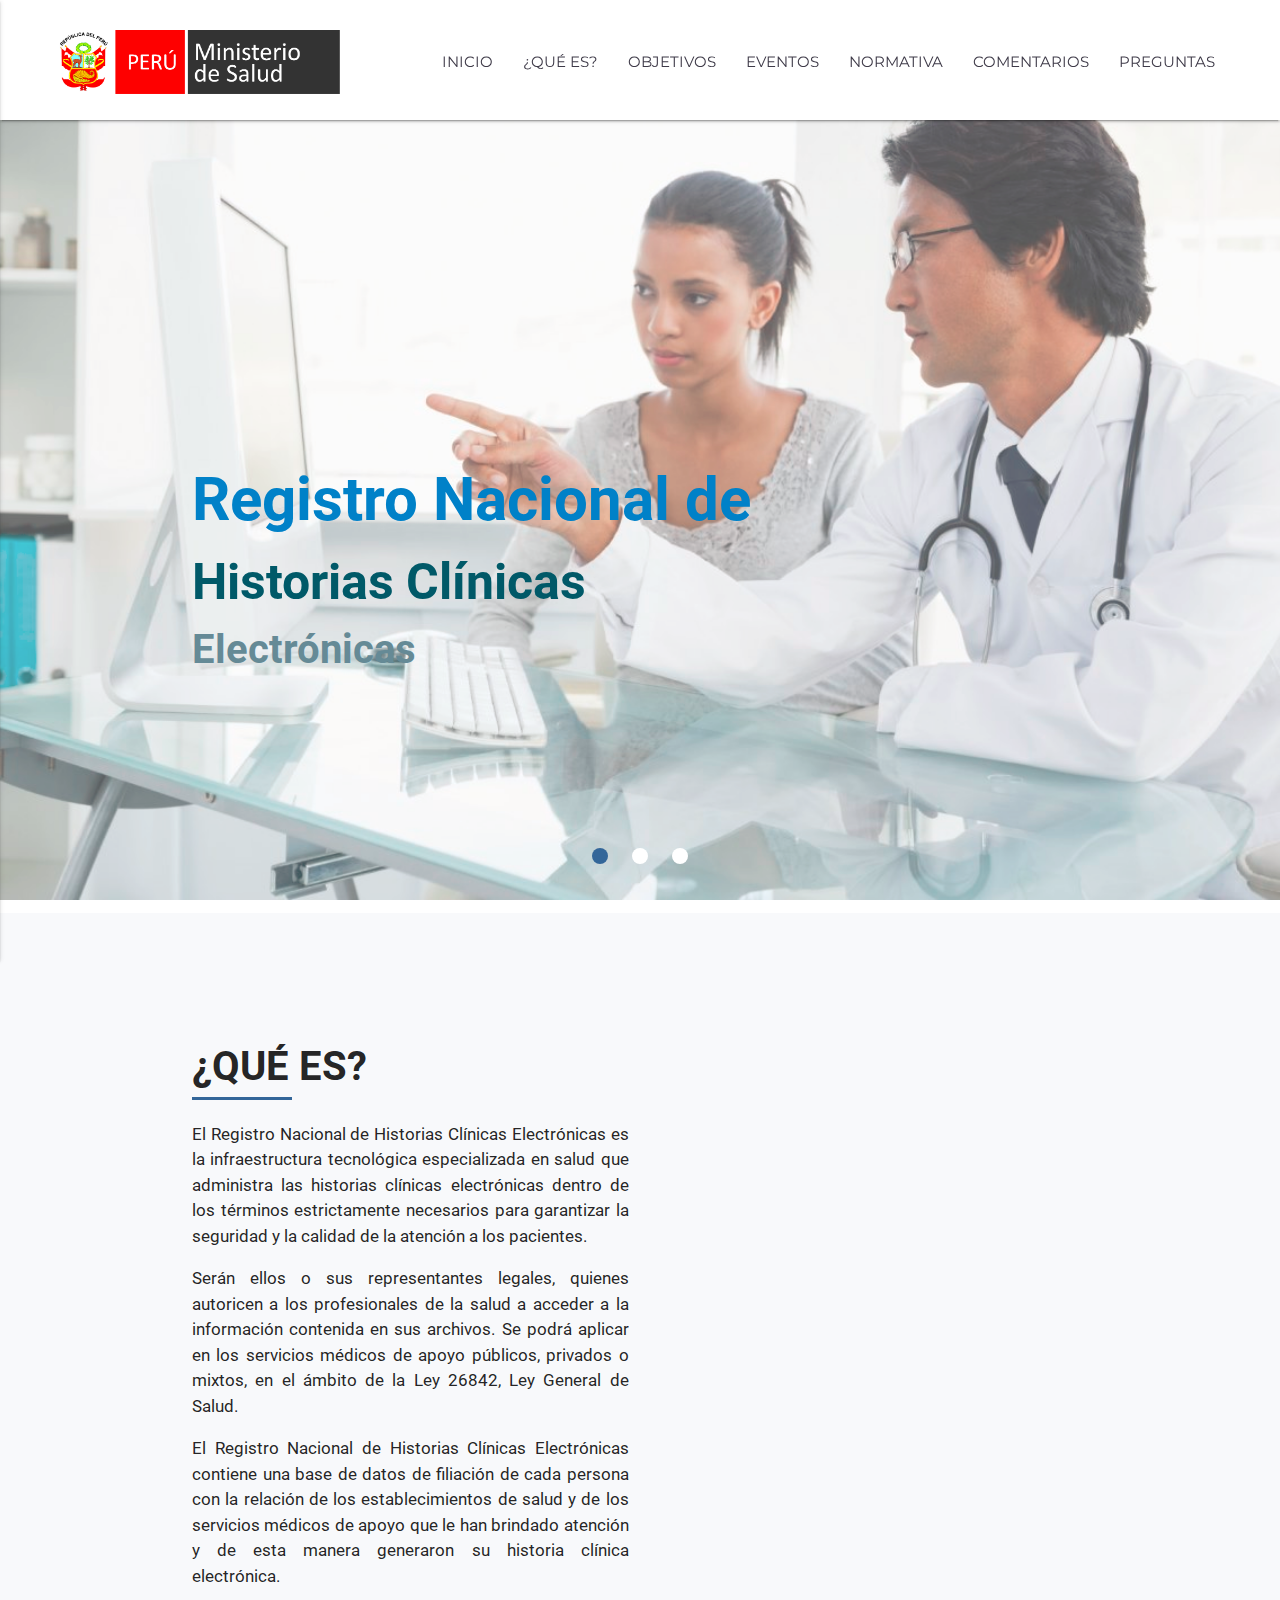
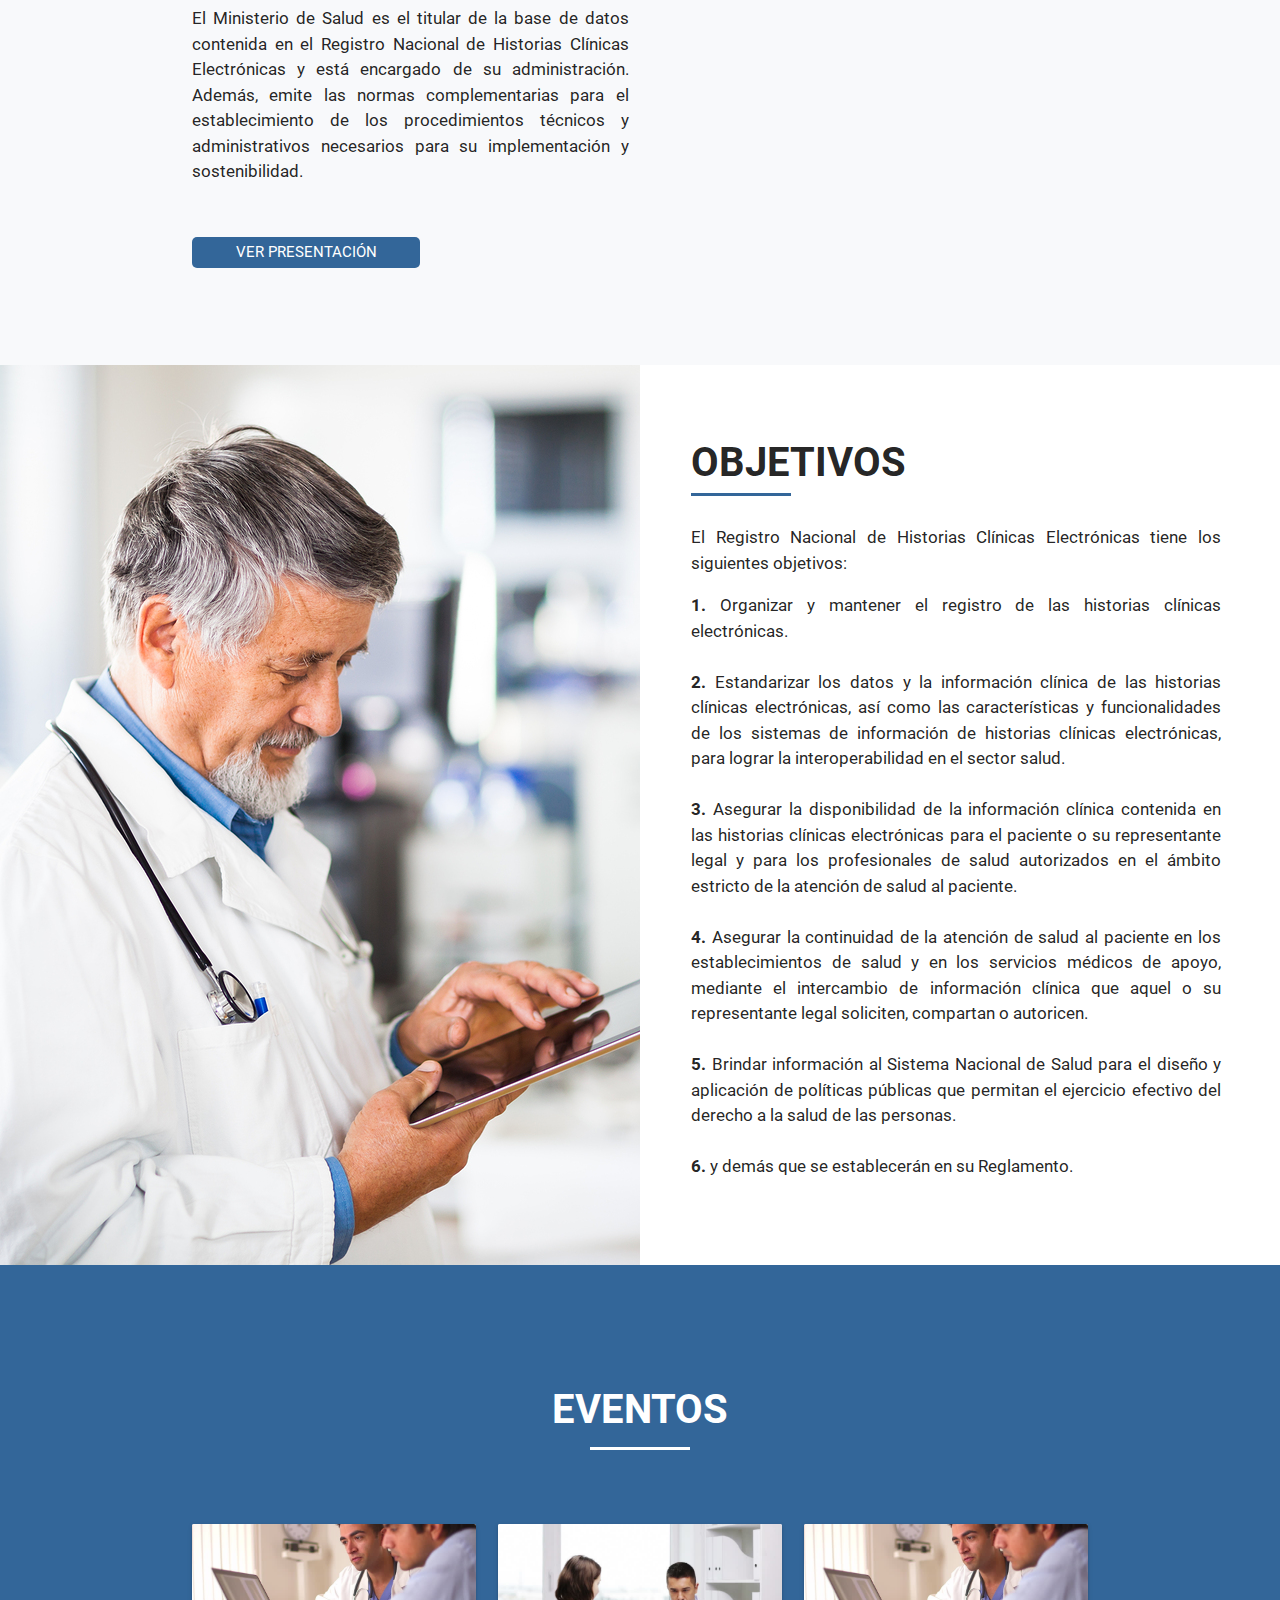
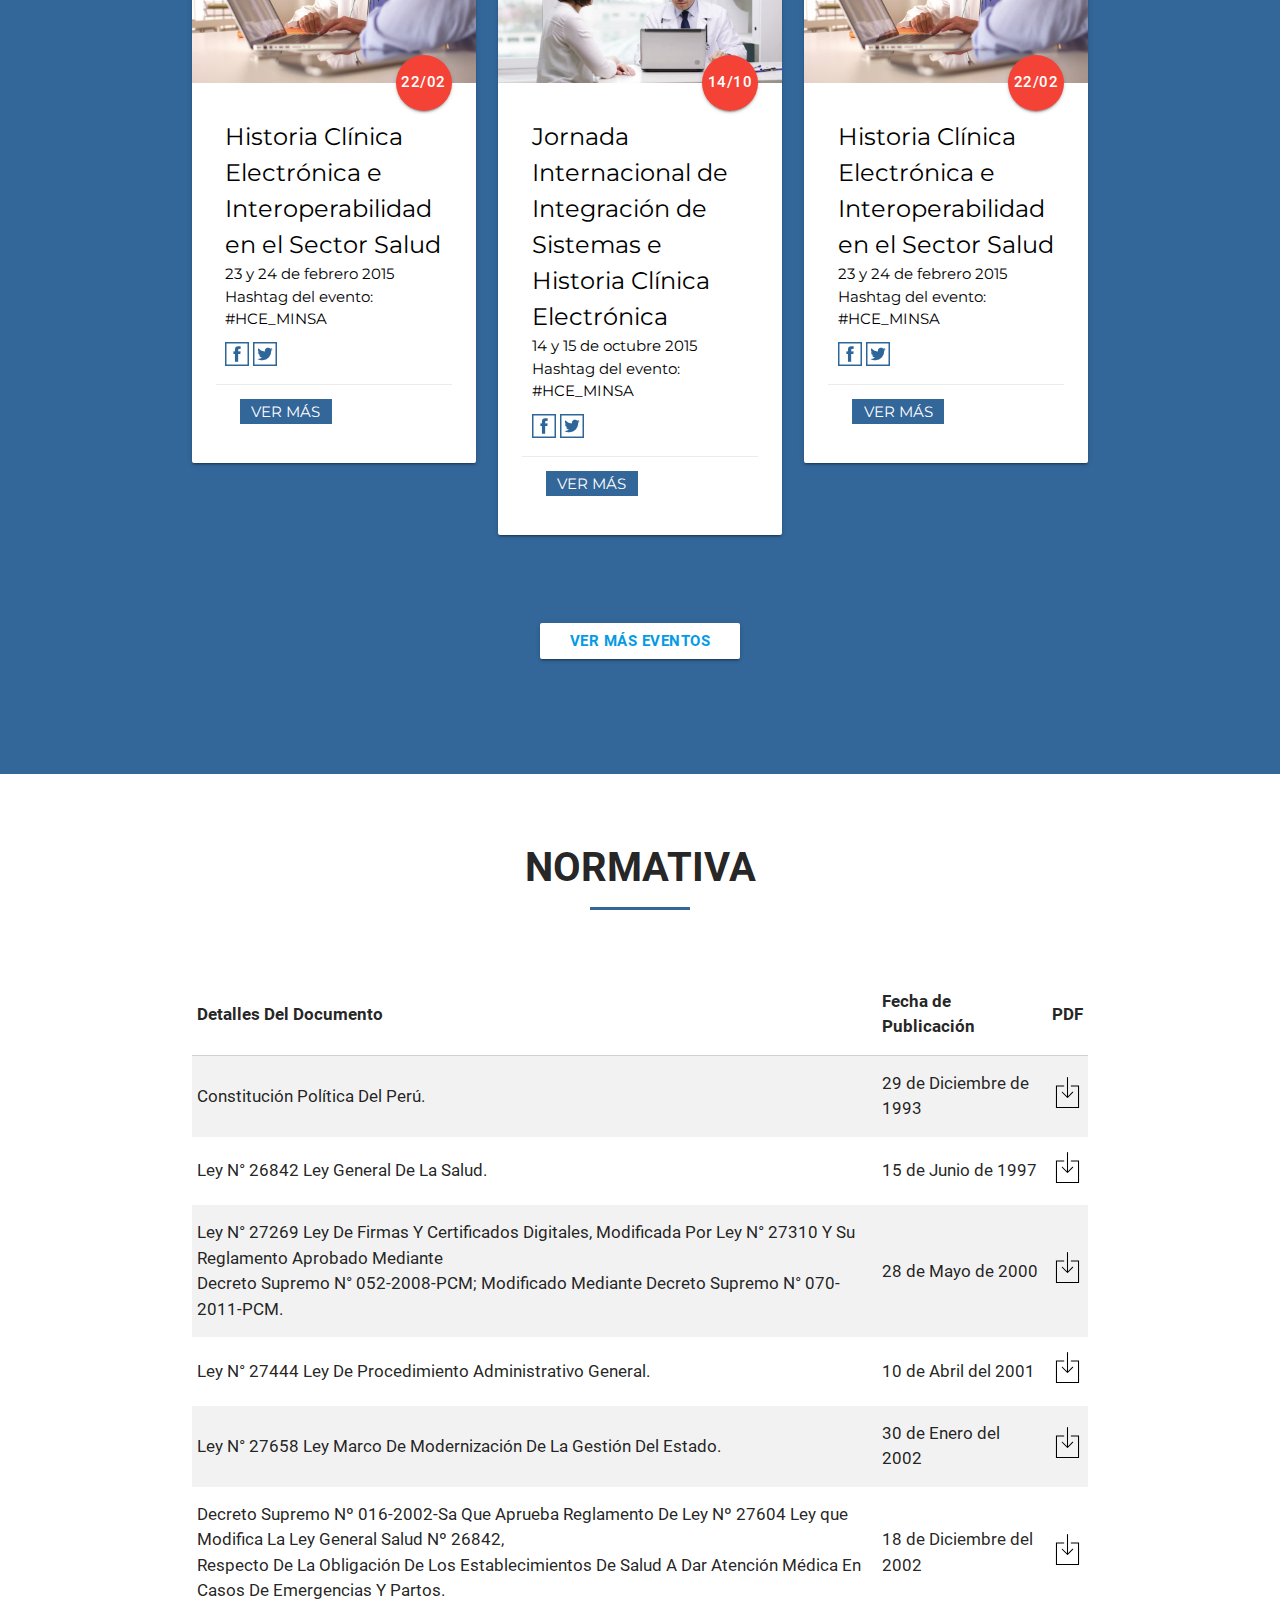
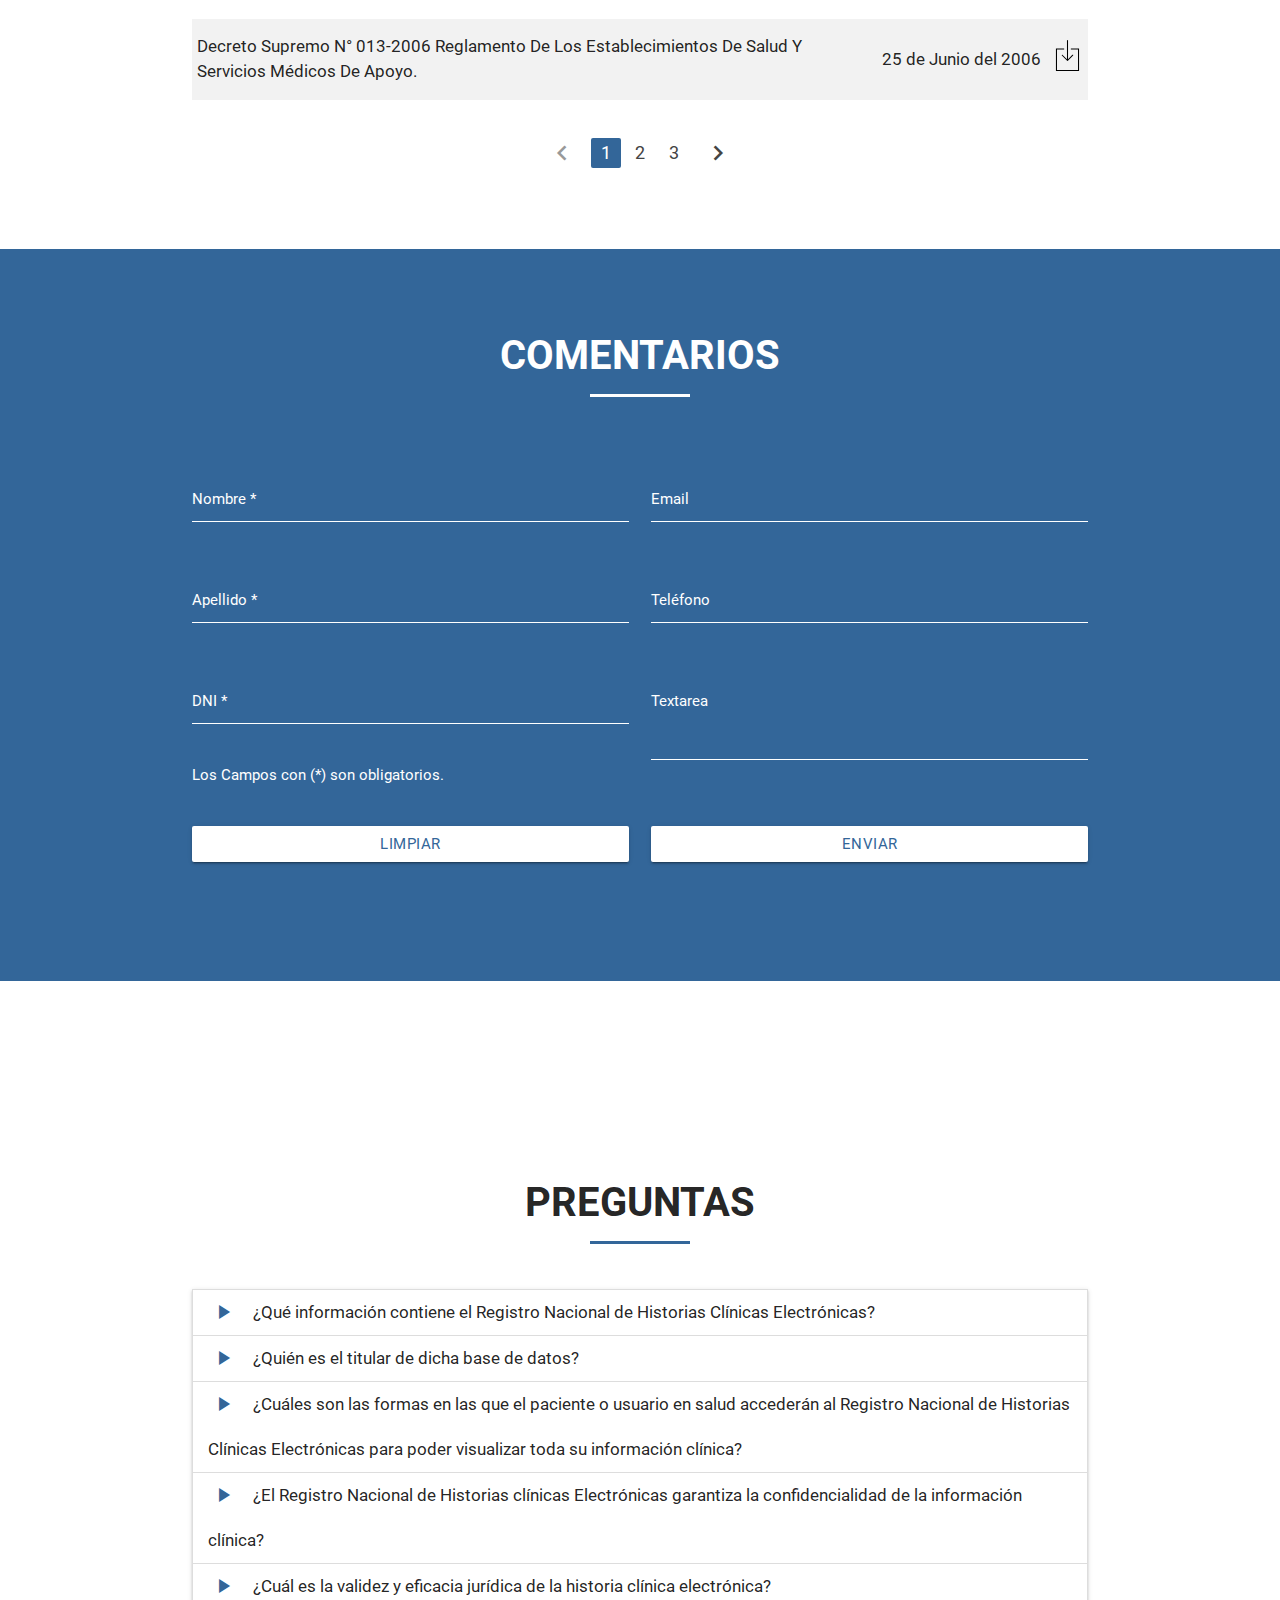
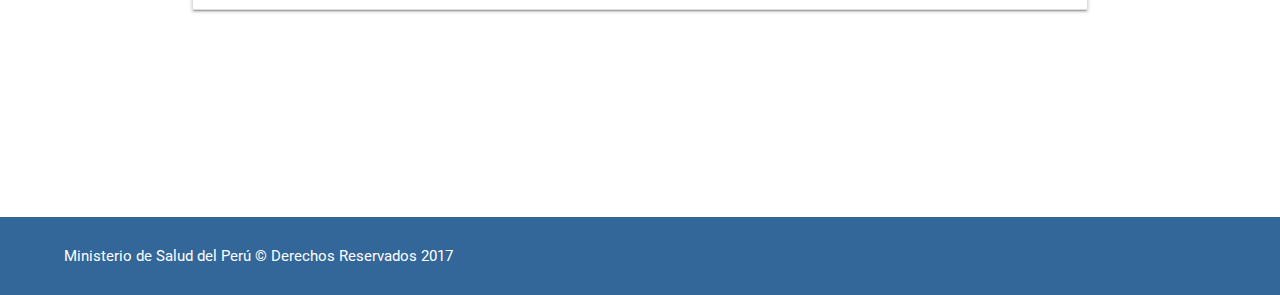
==== commit 644f7454: "changes" ====
--- a/index.html
+++ b/index.html
@@ -21,28 +21,28 @@
 	            <div class="nav-wrapper"> <a href="#!" class="brand-logo"><img class="imagen_logoMinsa" src="img/minsa_logo.png"></a>
 	                <a href="#" data-activates="mobile-demo" class="button-collapse"><i class="material-icons">menu</i></a>
 	                <ul class="right hide-on-med-and-down">
-	                    <li><a class="enlaceMenu" href="#section_one">Inicio</a></li>
-				        <li><a class="enlaceMenu" href="#section_two">¿Qué es?</a></li>
-				        <li><a class="enlaceMenu" href="#section_two_two">Objetivos</a></li>
-				        <li><a class="enlaceMenu" href="#section_three">Eventos</a></li>
-				        <li><a class="enlaceMenu" href="#section_four">Normativa</a></li>
-				        <li><a class="enlaceMenu" href="#section_five">Comentarios</a></li>
-				        <li><a class="enlaceMenu" href="#section_six">Preguntas</a></li>
+	                    <li><a class="enlaceMenu" href="#inicio">Inicio</a></li>
+				        <li><a class="enlaceMenu" href="#que_es">¿Qué es?</a></li>
+				        <li><a class="enlaceMenu" href="#objetivos">Objetivos</a></li>
+				        <li><a class="enlaceMenu" href="#eventos">Eventos</a></li>
+				        <li><a class="enlaceMenu" href="#normativa">Normativa</a></li>
+				        <li><a class="enlaceMenu" href="#comentarios">Comentarios</a></li>
+				        <li><a class="enlaceMenu" href="#preguntas">Preguntas</a></li>
 	                </ul>
 	            </div>
 	        </nav>
 	    </div>
 	    <ul class="side-nav" id="mobile-demo">
-	        <li><a href="#section_one">Inicio</a></li>
-	        <li><a href="#section_two">¿Qué es?</a></li>
-	        <li><a href="#section_two_two">Objetivos</a></li>
-	        <li><a href="#section_three">Eventos</a></li>
-	        <li><a href="#section_four">Normativa</a></li>
-	        <li><a href="#section_five">Comentarios</a></li>
-	        <li><a href="#section_six">Preguntas</a></li>
+	        <li><a href="#inicio">Inicio</a></li>
+	        <li><a href="#que_es">¿Qué es?</a></li>
+	        <li><a href="#objetivos">Objetivos</a></li>
+	        <li><a href="#eventos">Eventos</a></li>
+	        <li><a href="#normativa">Normativa</a></li>
+	        <li><a href="#comentarios">Comentarios</a></li>
+	        <li><a href="#preguntas">Preguntas</a></li>
 	    </ul>
 	</header>
-	<section class="content_slider" id="section_one">
+	<section class="content_slider" id="inicio">
 		<div class="slider fullscreen">
 		    <ul class="slides">
 		      <li>
@@ -72,7 +72,7 @@
 		    </ul>
 		</div>
 	</section>
-	<section class="que_es" id="section_two">
+	<section class="que_es" id="que_es">
 		<div class="container">
 			<div class="row">
 				<div class="col s12 m12 l12 xl6">
@@ -104,7 +104,7 @@
 			</div>
 		</div>
 	</section>
-	<section class="objetivos" id="section_two_two">
+	<section class="objetivos" id="objetivos">
 		<div class="container-fluid">
 			<div class="row mb0">
 				<div class="col s12 md12 l6" id="imgDoctorObjetivos"></div>
@@ -153,7 +153,7 @@
 			</div>
 		</div>
 	</section>
-	<section class="colorBackground eventos" id="section_three">
+	<section class="colorBackground eventos" id="eventos">
 		<div class="container">
 			<div class="contenTitulo center">
 				<span class="tittle textWhite">EVENTOS</span>
@@ -168,7 +168,7 @@
 			        	</div>
 			        	<div class="card-content">
 			        		<div class="infEvento">
-			        			<span class="card-title">Historia Clínica Electrónica e Interoperabilidad en el Sector Salud</span>
+			        			<span style="font-size: 24px">Historia Clínica Electrónica e Interoperabilidad en el Sector Salud</span>
 			          			<p>23 y 24 de febrero 2015</p>
 			          			<p>Hashtag del evento: #HCE_MINSA </p>
 			          			<div class="icon_social">
@@ -190,7 +190,7 @@
 			        	</div>
 			        	<div class="card-content">
 			        		<div class="infEvento">
-			        			<span class="card-title">Jornada Internacional de Integración de Sistemas e Historia Clínica Electrónica</span>
+			        			<span style="font-size: 24px">Jornada Internacional de Integración de Sistemas e Historia Clínica Electrónica</span>
 			          			<p>14 y 15 de octubre 2015</p>
 			          			<p>Hashtag del evento: #HCE_MINSA </p>
 			          			<div class="icon_social">
@@ -212,7 +212,7 @@
 			        	</div>
 			        	<div class="card-content">
 			        		<div class="infEvento">
-			        			<span class="card-title">Historia Clínica Electrónica e Interoperabilidad en el Sector Salud</span>
+			        			<span style="font-size: 24px">Historia Clínica Electrónica e Interoperabilidad en el Sector Salud</span>
 			          			<p>23 y 24 de febrero 2015</p>
 			          			<p>Hashtag del evento: #HCE_MINSA </p>
 			          			<div class="icon_social">
@@ -232,7 +232,7 @@
 			</div>
 		</div>
 	</section>
-	<section class="normativas fs17" id="section_four">
+	<section class="normativas fs17" id="normativa">
 		<div class="contenTitulo center">
 			<span class="tittle">NORMATIVA</span>
 			<hr class="lineaColor"></hr>
@@ -392,43 +392,57 @@
 			</ul>
 		</div>
 	</section>
-	<section class="colorBackground comentarios" id="section_five">
+	<section class="colorBackground comentarios" id="comentarios">
 		<div class="contenTitulo center">
 			<span class="tittle textWhite">COMENTARIOS</span>
 			<hr class="lineaWhite"></hr>
 		</div>
 		<div class="container">
 			<div class="row">
-			    <form class="col s12 l12 m12">
+			    <form class="col s12 l6 m6">
+			    	<div class="row">
+			    		<div class="input-field col s12">
+			        		<input id="DNI" type="text" class="validate borderWhite">
+			        		<label for="email" class="textWhite">Nombre *</label>
+			    		</div>
+			    	</div>
+			    	<div class="row">
+			    		<div class="input-field col s12">
+			        		<input id="DNI" type="text" class="validate borderWhite">
+			        		<label for="email" class="textWhite">Apellido *</label>
+			    		</div>
+			    	</div>
 			    	<div class="row">
 			        	<div class="input-field col s12">
-			        		<input id="DNI" type="text" class="validate borderWhite">
+			        		<input id="DNI" type="number" class="validate borderWhite">
 			        		<label for="email" class="textWhite">DNI *</label>
 			    		</div>
 			    	</div>
 				    <div class="row">
+				    	<div class="col s12">
+				    		<span class="textWhite">Los Campos con (*) son obligatorios.</span>
+				    	</div>
+					</div>
+			    </form>
+			    <form class="col s12 l6 m6">
+			    	<div class="row">
 				    	<div class="input-field col s12">
-				          <input id="email" type="email" class="validate borderWhite">
-				          <label for="email" class="textWhite">Email *</label>
+				    		<input id="email" type="email" class="validate borderWhite">
+          					<label for="email" data-error="wrong" data-success="right" class="textWhite">Email</label>
 				    	</div>
 				    </div>
 			     	<div class="row">
 			    		<div class="input-field col s12">
-					        <input id="icon_telephone" type="text" class="validate borderWhite">
-					        <label for="icon_telephone" class="textWhite">Telephone</label>
+					        <input id="icon_telephone" type="number" class="validate borderWhite">
+					        <label for="icon_telephone" class="textWhite">Teléfono</label>
 			    		</div>
 			    	</div>
-				    <div class="row">
-				    	<div class="input-field col s12">
-				          <textarea id="textarea1" class="materialize-textarea borderWhite"></textarea>
-				          <label for="textarea1" class="textWhite">Comentario *</label>
-				    	</div>
-				    </div>
-				    <div class="row">
-				    	<div class="col s12">
-				    		<span class="textWhite">Los Campos con (*) son obligatorios.</span>
-				    	</div>
-					</div>
+			        <div class="row">
+			          <div class="input-field col s12">
+			            <textarea id="textarea1" class="materialize-textarea borderWhite" data-length="120"></textarea>
+			            <label for="textarea1" class="textWhite">Textarea</label>
+			          </div>
+			        </div>
 			    </form>
 			</div>
 			<div class="row">
@@ -441,7 +455,7 @@
 			</div>
 		</div>
 	</section>
-	<section class="contentPreguntas fs17" id="section_six">
+	<section class="contentPreguntas fs17" id="preguntas">
 		<div class="container">
 			<div class="contenTitulo center">
 				<span class="tittle">
@@ -494,7 +508,7 @@
 		</div>
 	</section>
 	<footer>
-		<p class="textWhite">Ministerio de Salud del Perú © Derechos Reservados 2013</p>
+		<p class="textWhite">Ministerio de Salud del Perú © Derechos Reservados 2017</p>
 	</footer>
 	<script type="text/javascript" src="vendors/jquery/js/jquery-3.2.1.min.js"></script>
 	<script type="text/javascript" src="vendors/materialize/js/materialize.min.js"></script>
--- a/css/main.css
+++ b/css/main.css
@@ -38,7 +38,7 @@
 nav a.button-collapse{
 	color: #000;
 }
-#section_one{
+#inicio{
 	height: 100vh;
 }
 .slider .indicators .indicator-item {
@@ -47,14 +47,12 @@
 .slider .indicators .indicator-item.active {
     background-color: #336699 !important;
 }
-#section_two{
+#que_es{
 	background-color: #f8f9fb;
-}
-#section_two{
 	padding: 8% 0 6% 0;
 	margin-top: -4%;
 }
-#section_six{
+#preguntas{
 	padding: 15% 0;
 }
 .colVideo{
@@ -167,7 +165,8 @@
 	font-family: 'Montserrat', sans-serif;
 }
 .card .card-title{
-	font-size: 1.3rem!important;
+	font-size: 1.2em !important;
+    line-height: 28px !important;
 }
 .card .card-action a:not(.btn):not(.btn-large):not(.btn-large):not(.btn-floating), .jornadaTitulo p{
 	color: #336699!important;
@@ -231,7 +230,7 @@
 	background-color: #336699;
 }
 /*- - - - - - - - - - - eventos - home- - - - - - - - - - -*/
-#section_three{
+#eventos{
 	padding: 9% 0;
 }
 .contentEvento{
@@ -349,6 +348,8 @@
 }
 /*- - - - - - - - - - - footer- - - - - - - - - - -*/
 
+
+/*- - - - - - - - - - - Media Queries - - - - - - - - - - -*/
 @media(min-width: 1900px) and (max-width: 770px){
 	.contenTitulo {
     	margin-bottom: 10%;
@@ -356,16 +357,16 @@
 	.img-doctor-two{
 		background-image: url(../img/paciente_doctor.jpg);
 	}
-	#section_one{
+	#inicio{
 		height: inherit;
 	}
-	#section_two, #section_two_two, #section_three,#section_four, #section_five, #section_six{
+	#que_es, #objetivos, #eventos,#normativa, #comentarios, #preguntas{
 		height: initial;
 	}
-	#section_two, #section_three, #section_five, #section_six{
+	#que_es, #eventos, #comentarios, #preguntas{
 		padding: 10% 0;
 	}
-	#section_two_two{
+	#objetivos{
 		padding-bottom: 10%;
 	}
 	.que_es, .eventos, .normativas, .comentarios, .contentPreguntas{
@@ -397,7 +398,7 @@
 	.contButtonPresentacion{
 		text-align: center;
 	}
-	#section_six{
+	#preguntas{
 		text-align: justify;
 	}
 	.buttonComentarios{
@@ -549,6 +550,11 @@
 	.shadowLeft{
 		box-shadow: 0 0 0 transparent;
 	}
+	.card .cardEventoUno {
+	    color: black;
+	    font-family: 'Montserrat', sans-serif;
+	    overflow-y: scroll;
+	}
 }
 @media only screen and (max-height: 700px){
 	.t1{
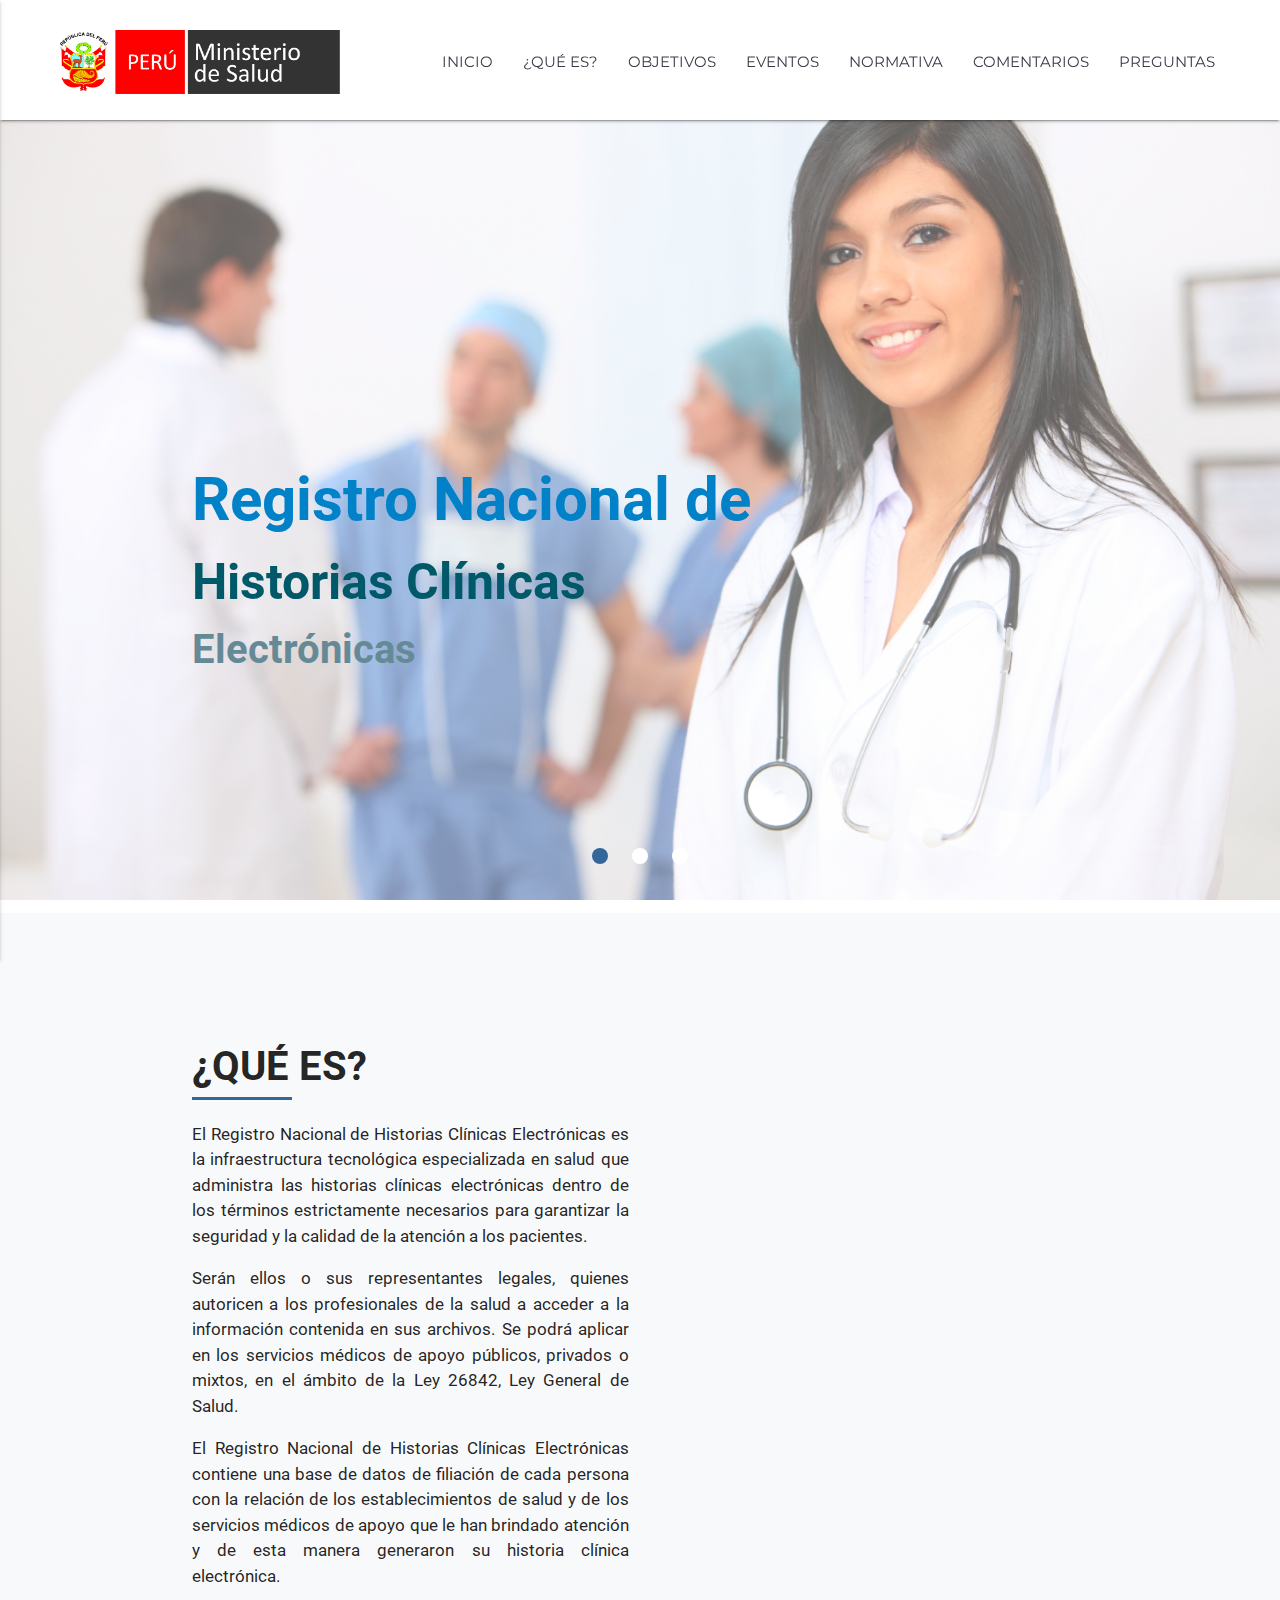
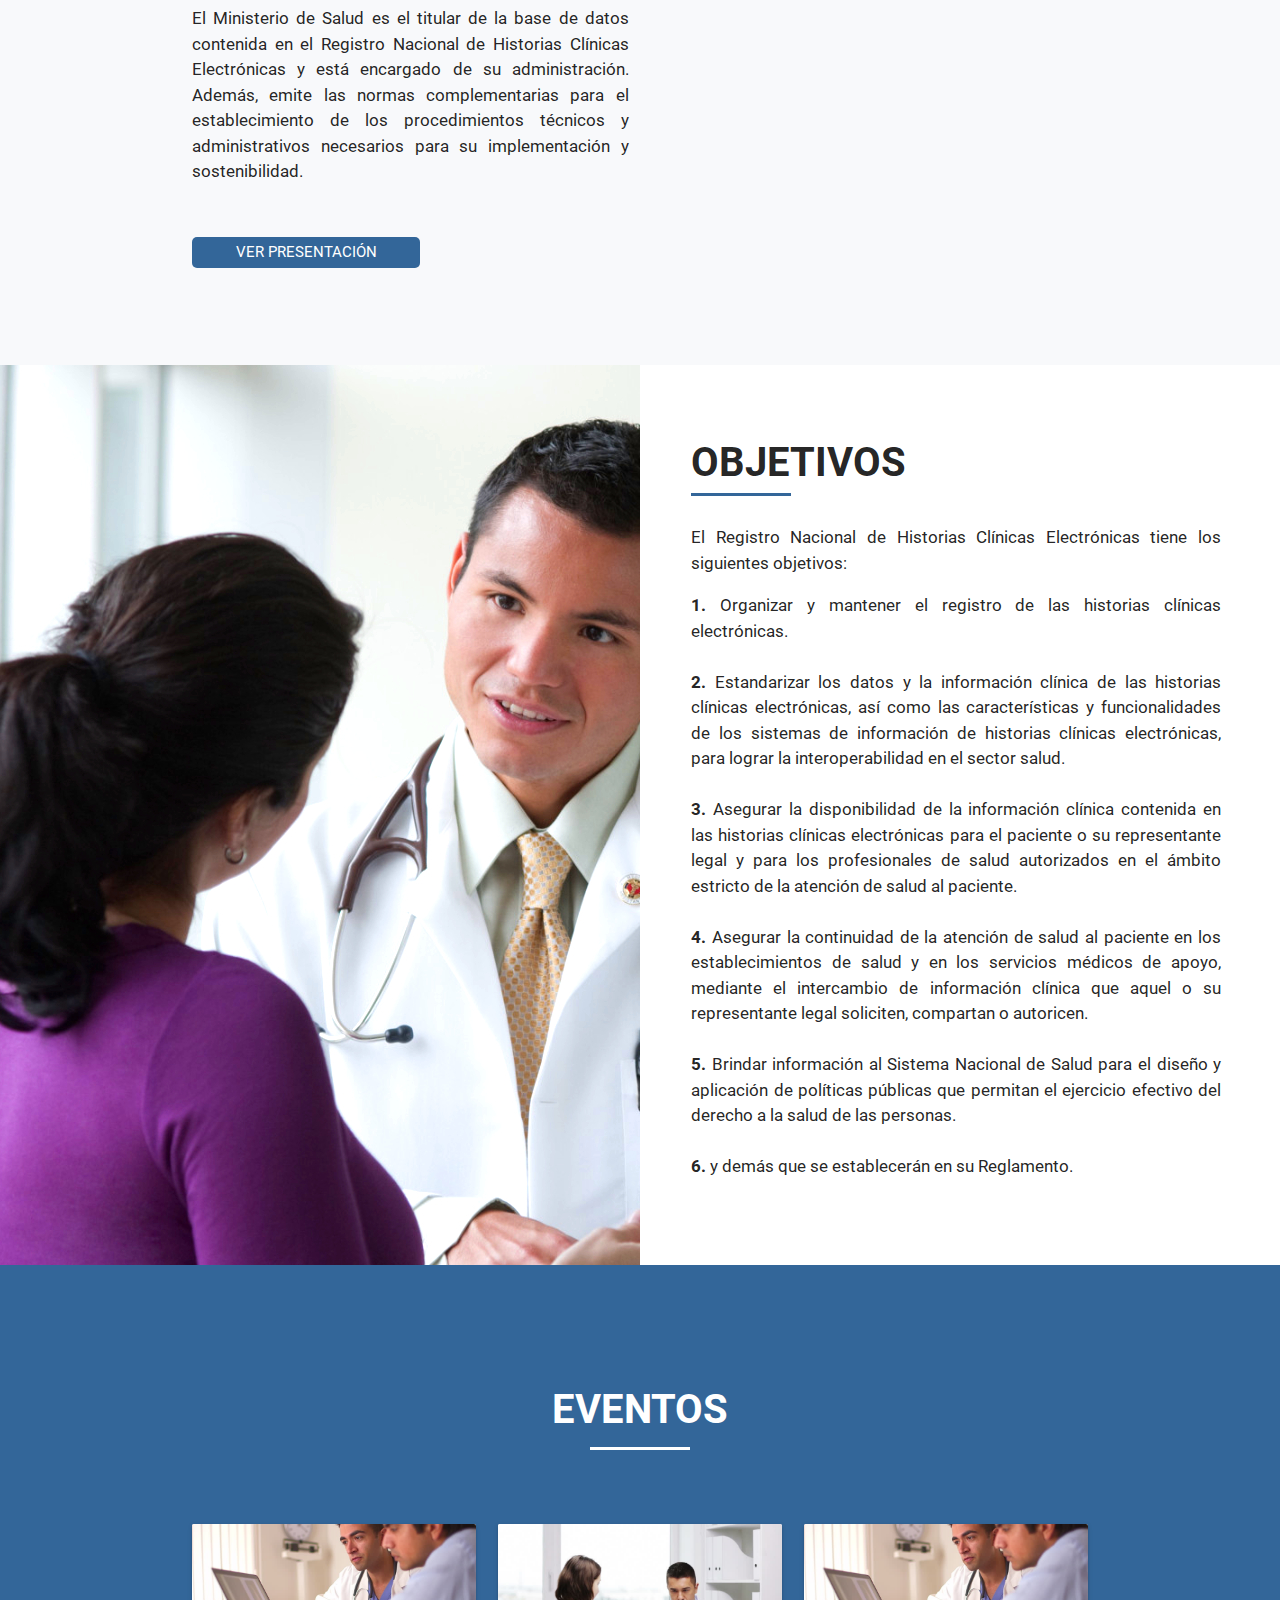
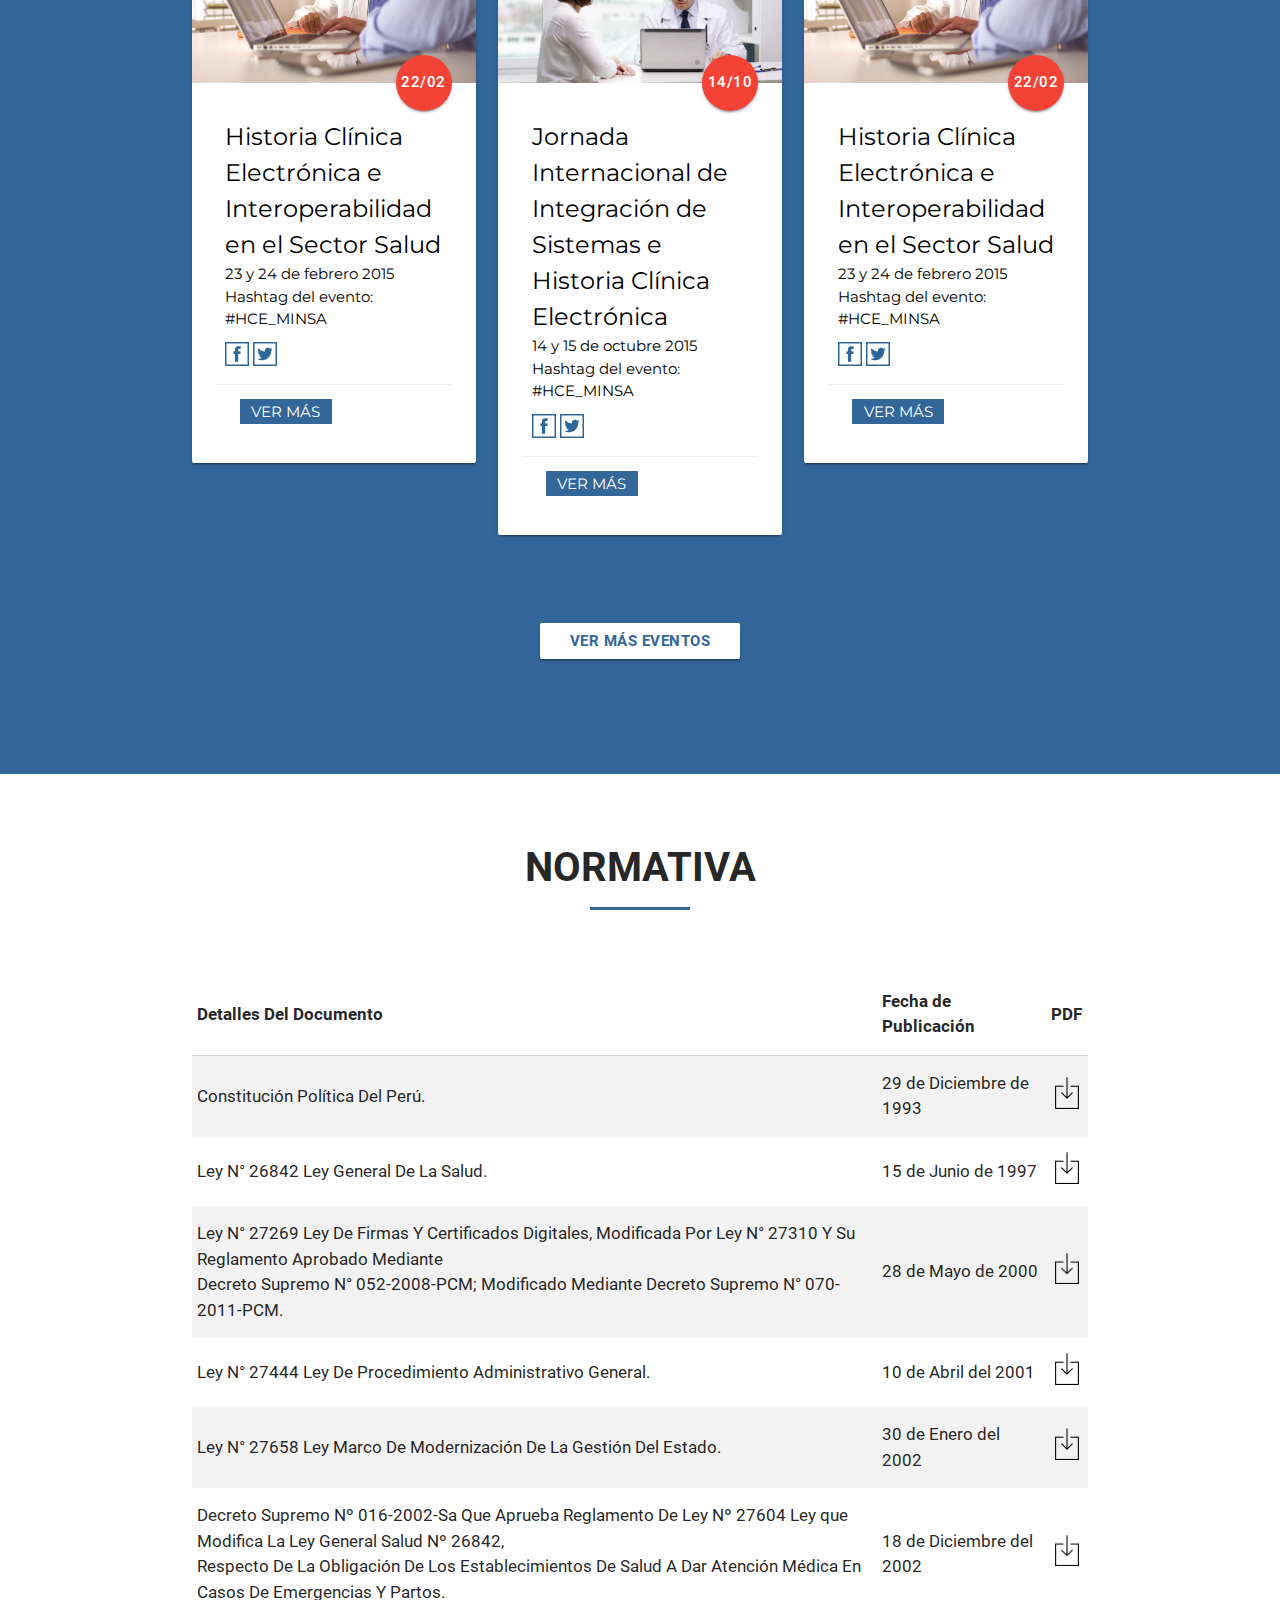
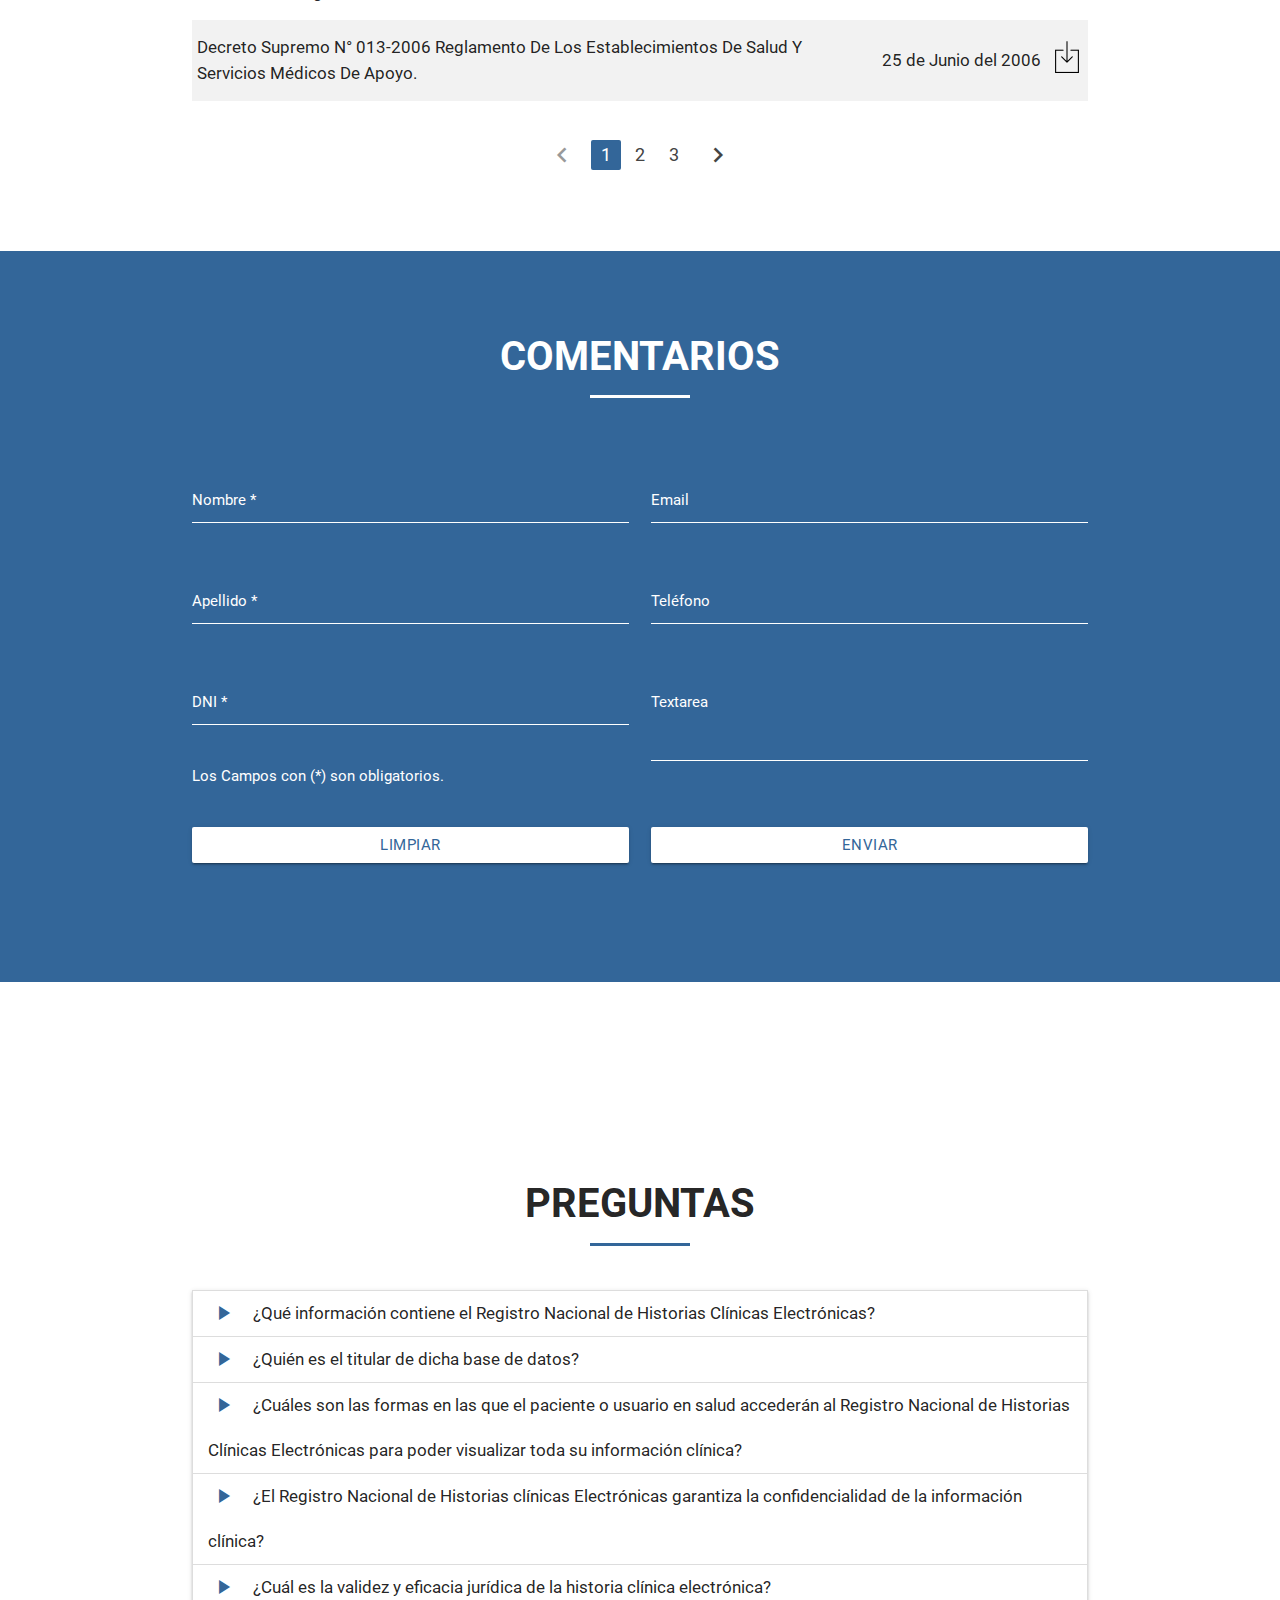
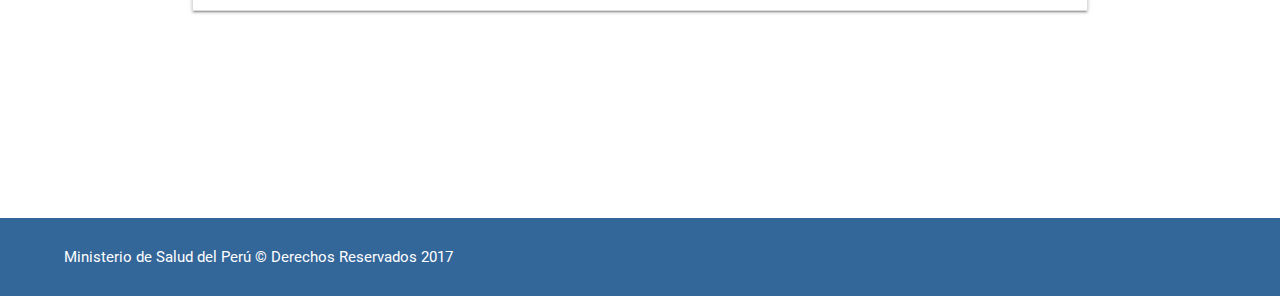
==== commit 4687d8c1: "new photo slider" ====
--- a/index.html
+++ b/index.html
@@ -1,5 +1,3 @@
-<!DOCTYPE html>
-<html>
 <!DOCTYPE html>
 <html>
 <head>
@@ -228,7 +226,9 @@
 			    </div>
 			</div>
 			<div class="center-align">
-				<button class="verMasEventos btn"><a href="eventos.html">VER MÁS EVENTOS</a></button>
+				<a href="eventos.html">
+					<button class="verMasEventos btn">VER MÁS EVENTOS</button>
+				</a>
 			</div>
 		</div>
 	</section>
@@ -250,37 +250,37 @@
 		            <tr>
 		                <td>Constitución Política Del Perú.</td>
 		                <td>29 de Diciembre de 1993</td>
-		                <td><a target="_blank" href="pdf/pdf_normativas/constitucion_2.pdf"><img class="responsive-img" src="img/download.svg"></a></td>
+		                <td><a target="_blank" href="pdf/pdf_normativas/constitucion_2.pdf"><img class="responsive-img" src="img/download.png"></a></td>
 		            </tr>
 		            <tr>
 		                <td>Ley N° 26842 Ley General De La Salud.</td>
 		                <td>15 de Junio de 1997</td>
-		                <td><a target="_blank" href="pdf/pdf_normativas/ley_26842_1997_ley_general_de_salud_concordada_6.pdf"><img class="responsive-img" src="img/download.svg"></a></td>
+		                <td><a target="_blank" href="pdf/pdf_normativas/ley_26842_1997_ley_general_de_salud_concordada_6.pdf"><img class="responsive-img" src="img/download.png"></a></td>
 		            </tr>
 		            <tr>
 		                <td>Ley N° 27269 Ley De Firmas Y Certificados Digitales, Modificada Por Ley N° 27310 Y Su Reglamento Aprobado Mediante <br>Decreto Supremo N° 052-2008-PCM; Modificado Mediante Decreto Supremo N° 070-2011-PCM.</td>
 		                <td>28 de Mayo de 2000</td>
-		                <td><a target="_blank" href="pdf/pdf_normativas/ley_27269_2000_ley_de_firmas_y _certificados_digitales_ep_20.pdf"><img class="responsive-img" src="img/download.svg"></a></td>
+		                <td><a target="_blank" href="pdf/pdf_normativas/ley_27269_2000_ley_de_firmas_y _certificados_digitales_ep_20.pdf"><img class="responsive-img" src="img/download.png"></a></td>
 		            </tr>
 		            <tr>
 		                <td>Ley N° 27444 Ley De Procedimiento Administrativo General.</td>
 		                <td>10 de Abril del 2001</td>
-		                <td><a target="_blank" href="pdf/pdf_normativas/ley_27444_ley_procedimiento_administrativo_general_14.pdf"><img class="responsive-img" src="img/download.svg"></a></td>
+		                <td><a target="_blank" href="pdf/pdf_normativas/ley_27444_ley_procedimiento_administrativo_general_14.pdf"><img class="responsive-img" src="img/download.png"></a></td>
 		            </tr>
 		            <tr>
 		                <td>Ley N° 27658 Ley Marco De Modernización De La Gestión Del Estado.</td>
 		                <td>30 de Enero del 2002</td>
-		                <td><a target="_blank" href="pdf/pdf_normativas/ley_27658_2002_ley_marco_modernización_gestion_estado_12.pdf"><img class="responsive-img" src="img/download.svg"></a></td>
+		                <td><a target="_blank" href="pdf/pdf_normativas/ley_27658_2002_ley_marco_modernización_gestion_estado_12.pdf"><img class="responsive-img" src="img/download.png"></a></td>
 		            </tr>
 		            <tr>
 		                <td>Decreto Supremo Nº 016-2002-Sa Que Aprueba Reglamento De Ley Nº 27604 Ley que Modifica La Ley General Salud Nº 26842, <br> Respecto De La Obligación De Los Establecimientos De Salud A Dar Atención Médica En Casos De Emergencias Y Partos.</td>
 		                <td>18 de Diciembre del 2002</td>
-		                <td><a target="_blank" href="pdf/pdf_normativas/ds_016_2002_sa _reglamento_ley _n27604_modifica_ley_general_salud_atencion_emergencias_8.pdf"><img class="responsive-img" src="img/download.svg"></a></td>
+		                <td><a target="_blank" href="pdf/pdf_normativas/ds_016_2002_sa _reglamento_ley _n27604_modifica_ley_general_salud_atencion_emergencias_8.pdf"><img class="responsive-img" src="img/download.png"></a></td>
 		            </tr>
 		            <tr>
 		                <td>Decreto Supremo N° 013-2006 Reglamento De Los Establecimientos De Salud Y Servicios Médicos De Apoyo.</td>
 		                <td>25 de Junio del 2006</td>
-		                <td><a target="_blank" href="pdf/pdf_normativas/reglament_establecimientos_salud_y _servicios_medicos _de_apoyo_5.pdf"><img class="responsive-img" src="img/download.svg"></a></td>
+		                <td><a target="_blank" href="pdf/pdf_normativas/reglament_establecimientos_salud_y _servicios_medicos _de_apoyo_5.pdf"><img class="responsive-img" src="img/download.png"></a></td>
 		            </tr>
 				 </tbody> 
 		    </table>
@@ -298,37 +298,37 @@
 		            <tr>
 		                <td>Resolución Ministerial Nº 597-2006/MINSA Que Aprueba NT Nº 022-Minsa/DGSP-V.02</td>
 		                <td>28 de Junio del 2006</td>
-		                <td><a target="_blank" href="pdf/pdf_normativas/rm597_2006_minsa_nt_022_gestion_de_Historia_clinica_v2.0_9.pdf"><img class="responsive-img" src="img/download.svg"></a></td>
+		                <td><a target="_blank" href="pdf/pdf_normativas/rm597_2006_minsa_nt_022_gestion_de_Historia_clinica_v2.0_9.pdf"><img class="responsive-img" src="img/download.png"></a></td>
 		            </tr>
 		            <tr>
 		                <td>Resolución Ministerial N° 274-2006-PCM Estrategia Nacional De Gobierno Electrónico.</td>
 		                <td>25 de Julio de 2006</td>
-		                <td><a target="_blank" href="pdf/pdf_normativas/rm274_2006_pcm_estrategia_nacional_de_gobierno_electrónico_(Publicación)_15.pdf"><img class="responsive-img" src="img/download.svg"></a></td>
+		                <td><a target="_blank" href="pdf/pdf_normativas/rm274_2006_pcm_estrategia_nacional_de_gobierno_electrónico_(Publicación)_15.pdf"><img class="responsive-img" src="img/download.png"></a></td>
 		            </tr>
 		            <tr>
 		                <td>Decreto Supremo N° 063-2007-PCM Reglamento De Organización Y Funciones De La Presidencia Del Consejo De Ministros Y Sus Modificatorias.</td>
 		                <td>14 de Julio del 2007</td>
-		                <td><a target="_blank" href="pdf/pdf_normativas/ds_063_2007_pcm_rof_13.pdf"><img class="responsive-img" src="img/download.svg"></a></td>
+		                <td><a target="_blank" href="pdf/pdf_normativas/ds_063_2007_pcm_rof_13.pdf"><img class="responsive-img" src="img/download.png"></a></td>
 		            </tr>
 		            <tr>
 		                <td>Ley N° 29158, Ley Orgánica Del Poder Ejecutivo.</td>
 		                <td>20 de Diciembre del 2007</td>
-		                <td><a target="_blank" href="pdf/pdf_normativas/Ley_29158_Ley _orgánica_poder_ejecutivo_3.pdf"><img class="responsive-img" src="img/download.svg"></a></td>
+		                <td><a target="_blank" href="pdf/pdf_normativas/Ley_29158_Ley _orgánica_poder_ejecutivo_3.pdf"><img class="responsive-img" src="img/download.png"></a></td>
 		            </tr>
 		            <tr>
 		                <td>Resolución Ministerial N° 381-2008-PCM Estándares Y Especificaciones De Interoperabilidad Del Estado Peruano.</td>
 		                <td>19 de Noviembre del 2008</td>
-		                <td><a target="_blank" href="pdf/pdf_normativas/rm381_2008_pcm_estandares_y_especificaciones_interconexion_interoperabilidad_16.pdf"><img class="responsive-img" src="img/download.svg"></a></td>
+		                <td><a target="_blank" href="pdf/pdf_normativas/rm381_2008_pcm_estandares_y_especificaciones_interconexion_interoperabilidad_16.pdf"><img class="responsive-img" src="img/download.png"></a></td>
 		            </tr>
 		            <tr>
 		                <td>Decreto Supremo Nº 008-2010-Sa Reglamento De La Ley 29344 Ley Marco Del Aseguramiento Universal En Salud.</td>
 		                <td>03 de Abril del 2010</td>
-		                <td><a target="_blank" href="pdf/pdf_normativas/ds_008_2010_SA _reglamento_aseguramiento_universal _en _salud _aus_7.pdf"><img class="responsive-img" src="img/download.svg"></a></td>
+		                <td><a target="_blank" href="pdf/pdf_normativas/ds_008_2010_SA _reglamento_aseguramiento_universal _en _salud _aus_7.pdf"><img class="responsive-img" src="img/download.png"></a></td>
 		            </tr>
 		            <tr>
 		                <td>Ley N° 29733, Ley De Protección De Datos Personales  y  sus Reglamentos.</td>
 		                <td>03 de Julio del 2011</td>
-		                <td><a target="_blank" href="pdf/pdf_normativas/ley_29733_2011_07_03_proteccion_de _datos_personales_ep_21.pdf"><img class="responsive-img" src="img/download.svg"></a></td>
+		                <td><a target="_blank" href="pdf/pdf_normativas/ley_29733_2011_07_03_proteccion_de _datos_personales_ep_21.pdf"><img class="responsive-img" src="img/download.png"></a></td>
 		            </tr>		
 				</tbody> 
 		    </table>
@@ -346,38 +346,38 @@
 		        	<tr>
 		                <td>Resolución Ministerial Nº 576-2011/MINSA Que Aprueba Directiva Administrativa Nº 183-MINSA/OGEI-V.01</td>
 		                <td>22 de Julio del 2011</td>
-		                <td><a target="_blank" href="pdf/pdf_normativas/rm576_2011_minsa_da183_estandarizacion_registro_historia_clinica_electronica_10.pdf"><img class="responsive-img" src="img/download.svg"></a></td>
+		                <td><a target="_blank" href="pdf/pdf_normativas/rm576_2011_minsa_da183_estandarizacion_registro_historia_clinica_electronica_10.pdf"><img class="responsive-img" src="img/download.png"></a></td>
 		            </tr>
 		        	<tr>
 		                <td>Decreto Supremo N° 083-2011-PCM, Crean La Plataforma De Interoperabilidad Del Estado – Pide, Del 21 De Octubre De 2011.</td>
 		                <td>21 de Octubre del 2011</td>
-		                <td><a target="_blank" href="pdf/pdf_normativas/ds_083_2011_pcm_pide_plataforma_interoperabilidad_estado_18.pdf"><img class="responsive-img" src="img/download.svg"></a></td>
+		                <td><a target="_blank" href="pdf/pdf_normativas/ds_083_2011_pcm_pide_plataforma_interoperabilidad_estado_18.pdf"><img class="responsive-img" src="img/download.png"></a></td>
 		            </tr>
 		            <tr>
 		                <td>Resolución Ministerial Nº 506-2012/MINSA Que Aprueba La Directiva Nº 046-MINSA/DGE-V01.</td>
 		                <td>18 de Junio del 2012</td>
-		                <td><a target="_blank" href="pdf/pdf_normativas/rm506_2012_minsa_ds_046_dge_Notificacion_enfermedades_eventos_vigilancia_epidemiologica_salud_publica_11.pdf"><img class="responsive-img" src="img/download.svg"></a></td>
+		                <td><a target="_blank" href="pdf/pdf_normativas/rm506_2012_minsa_ds_046_dge_Notificacion_enfermedades_eventos_vigilancia_epidemiologica_salud_publica_11.pdf"><img class="responsive-img" src="img/download.png"></a></td>
 		            </tr>
 		            <tr>
 		                <td>Decreto Supremo N° 066-2011-PCM, Mediante El Cual Se Aprueba El Plan De Desarrollo De La Sociedad De La Información En El Perú
 		                <br>La Agenda Digital Peruana 2.0.</td>
 		                <td>26 de Julio del 2012</td>
-		                <td><a target="_blank" href="pdf/pdf_normativas/ds_066_2011_pcm_plan_desarrollo_sociedad_informacion_agenda_digital_peruana-v2_17.pdf"><img class="responsive-img" src="img/download.svg"></a></td>
+		                <td><a target="_blank" href="pdf/pdf_normativas/ds_066_2011_pcm_plan_desarrollo_sociedad_informacion_agenda_digital_peruana-v2_17.pdf"><img class="responsive-img" src="img/download.png"></a></td>
 		            </tr>
 		            <tr>
 					    <td>Ley Nº 30024 Ley Que Crea El Registro Nacional De Historias Clínicas Electrónicas.</td>
 					    <td>22 de Mayo del 2013</td>
-					    <td><a target="_blank" href="pdf/pdf_normativas/Ley_30024_RNHCE_20130522_1.pdf"><img class="responsive-img" src="img/download.svg"></a></td>
+					    <td><a target="_blank" href="pdf/pdf_normativas/Ley_30024_RNHCE_20130522_1.pdf"><img class="responsive-img" src="img/download.png"></a></td>
 					</tr>
 		            <tr>
 		                <td>Decreto Supremo N° 081-2013-PCM, mediante el cual se aprueba la Política Nacional de Gobierno Electrónico 2013-2017.</td>
 		                <td>10 de Julio del 2013</td>
-		                <td><a target="_blank" href="pdf/pdf_normativas/ds_081_2013_politica_nacional_de_gobierno_electrónico_2013_2017_19.PDF"><img class="responsive-img" src="img/download.svg"></a></td>
+		                <td><a target="_blank" href="pdf/pdf_normativas/ds_081_2013_politica_nacional_de_gobierno_electrónico_2013_2017_19.PDF"><img class="responsive-img" src="img/download.png"></a></td>
 		            </tr>
 		            <tr>
 					    <td>Decreto Legislativo 1161, Decreto Legislativo que aprueba la Ley de Organización y Funciones del Ministerio de Salud.</td>
 					    <td>7 de Diciembre del 2013</td>
-					    <td><a target="_blank" href="pdf/pdf_normativas/reforma_reorganizacion_sis _aseguramiento_4.pdf"><img class="responsive-img" src="img/download.svg"></a></td>
+					    <td><a target="_blank" href="pdf/pdf_normativas/reforma_reorganizacion_sis _aseguramiento_4.pdf"><img class="responsive-img" src="img/download.png"></a></td>
 					</tr>
 		        </tbody> 
 		    </table>
--- a/css/main.css
+++ b/css/main.css
@@ -105,7 +105,7 @@
 	height: 100vh;
 	padding: 0 0 52% 0;
     background-size: cover;
-    background-image: url(../img/senior-doctor.jpg);
+    background-image: url(../img/senior-doctor.jpeg);
     padding-left: 0;
 }
 .texto_quees{
@@ -274,6 +274,13 @@
 .boxListaEventos:hover, .boxListaCategorias:hover	{
     background-color: #f2f2f2;
 }
+.seleccionado:hover{
+    background-color: #336699;
+    color: #fff;
+}
+.seleccionado:hover .circuloMenuEventos{
+	background-color: #dcddde !important;
+}
 .boxListaEventos:hover .circuloMenuEventos, .boxListaCategorias:hover .circuloMenuEventos{
 	background-color: #336699;
 }
@@ -282,7 +289,7 @@
 }
 .seleccionado a div .textGray{
 	color: #fff;
-}
+}sc
 .circuloMenuEventos{
 	display: inline-block;
     min-width: 10px;				
@@ -550,11 +557,7 @@
 	.shadowLeft{
 		box-shadow: 0 0 0 transparent;
 	}
-	.card .cardEventoUno {
-	    color: black;
-	    font-family: 'Montserrat', sans-serif;
-	    overflow-y: scroll;
-	}
+	
 }
 @media only screen and (max-height: 700px){
 	.t1{
@@ -587,4 +590,11 @@
 	    width: 100%; 
 	    margin: 10% 0 5% 0;
 	}
+}
+@media only screen and (max-width: 1600px){
+	.card .cardEventoUno {
+	    color: black;
+	    font-family: 'Montserrat', sans-serif;
+	    overflow-y: scroll;
+	}
 }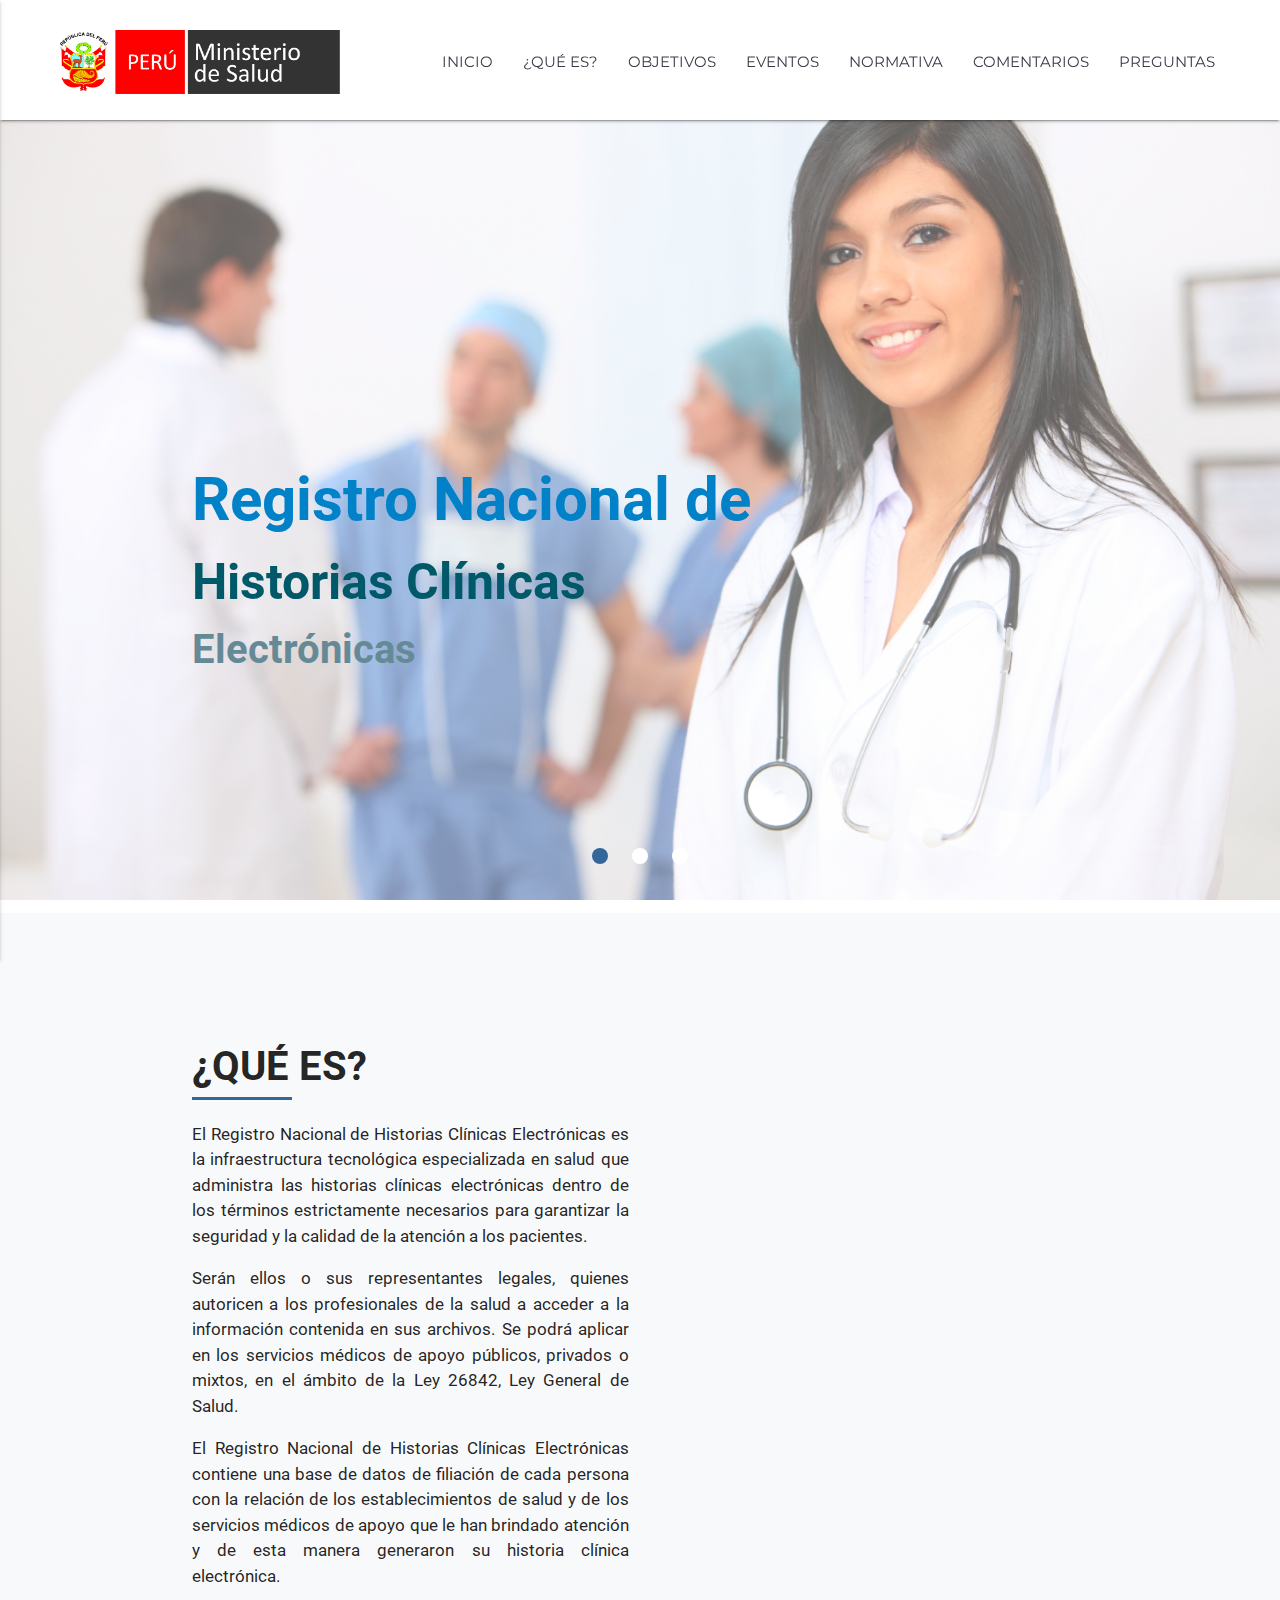
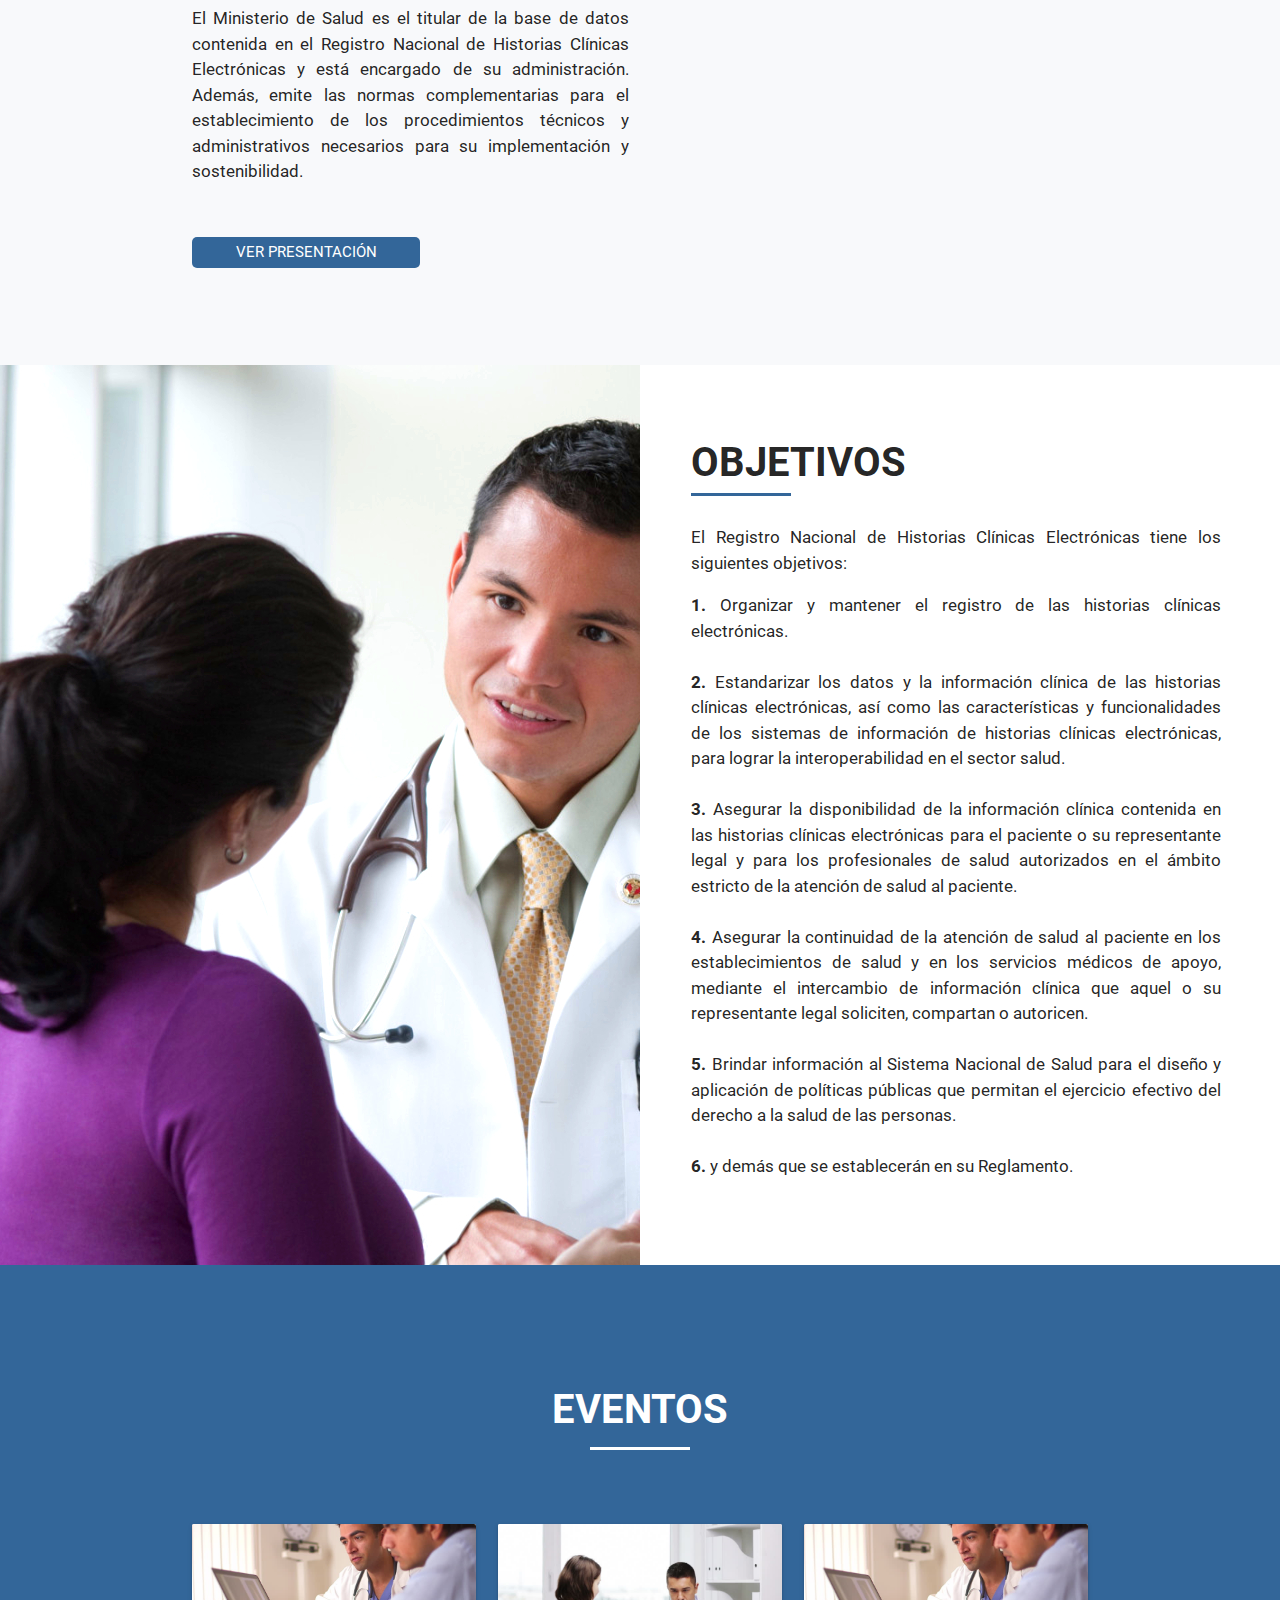
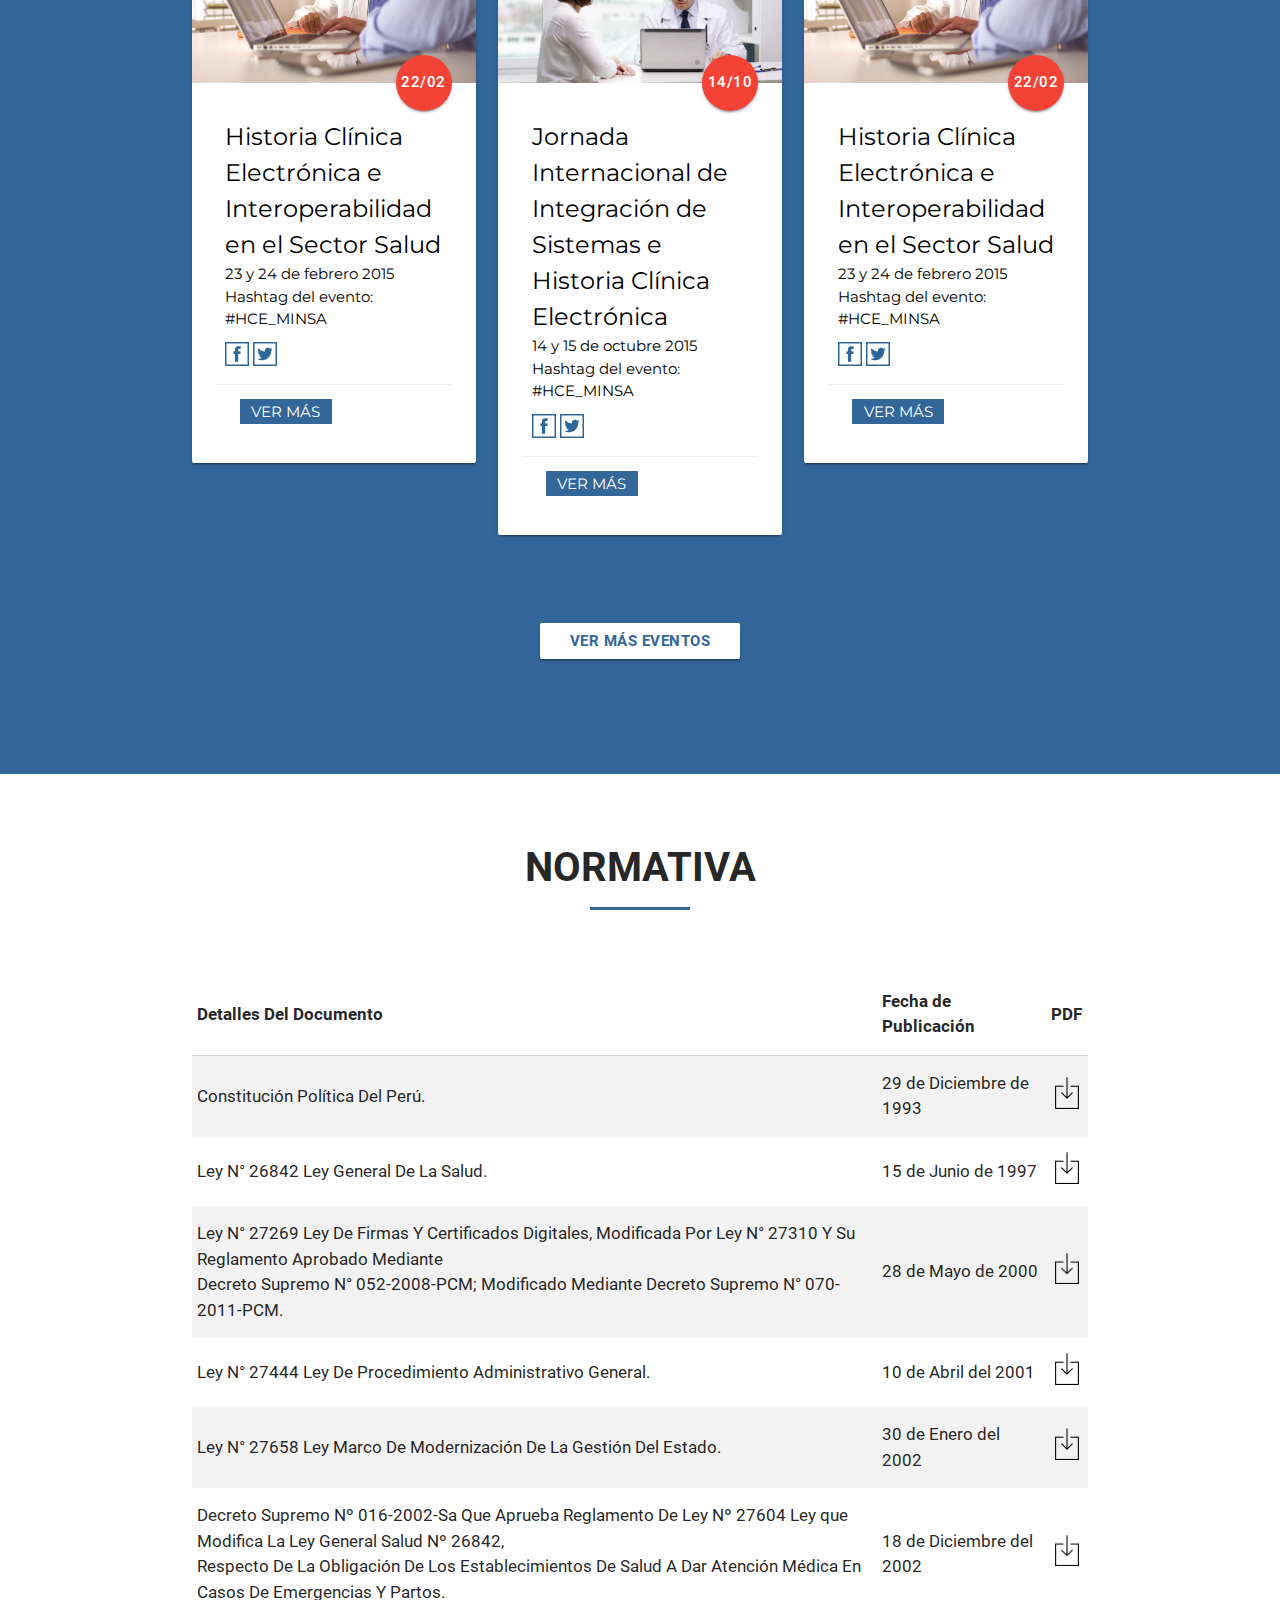
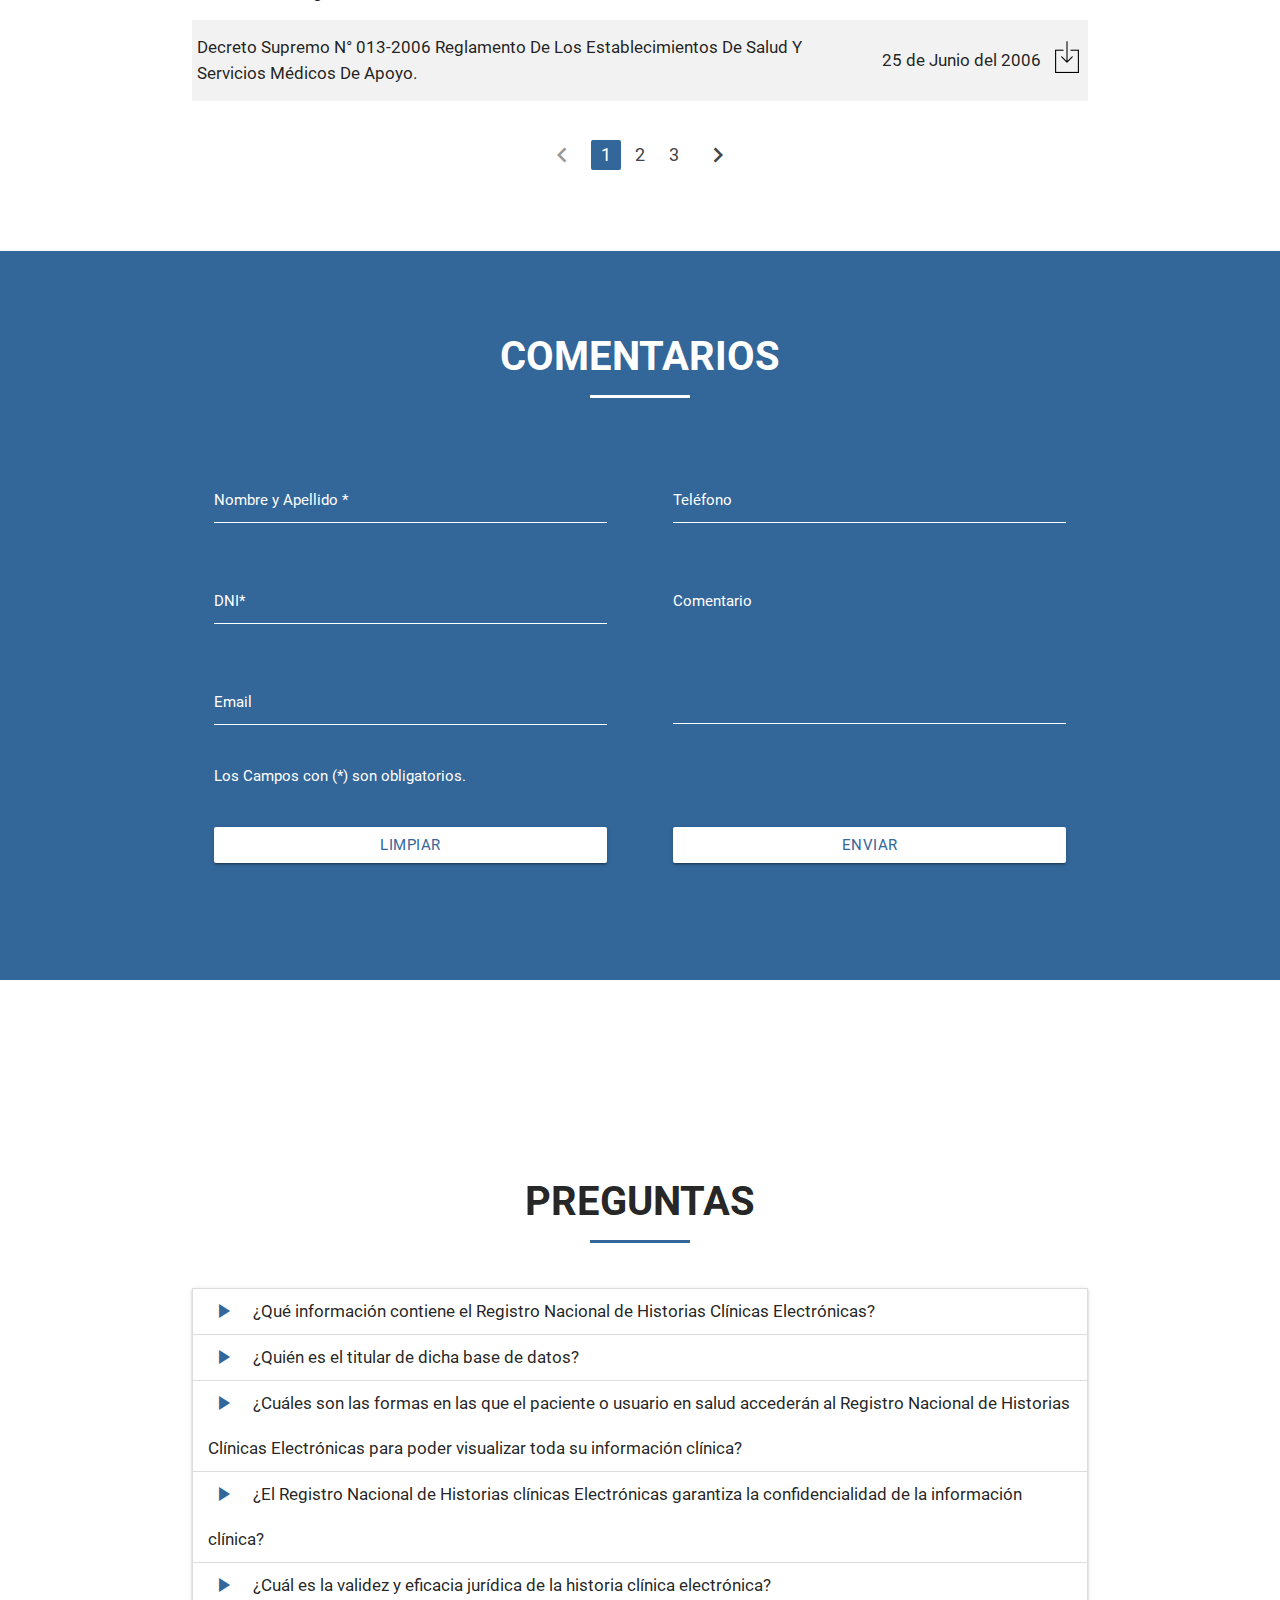
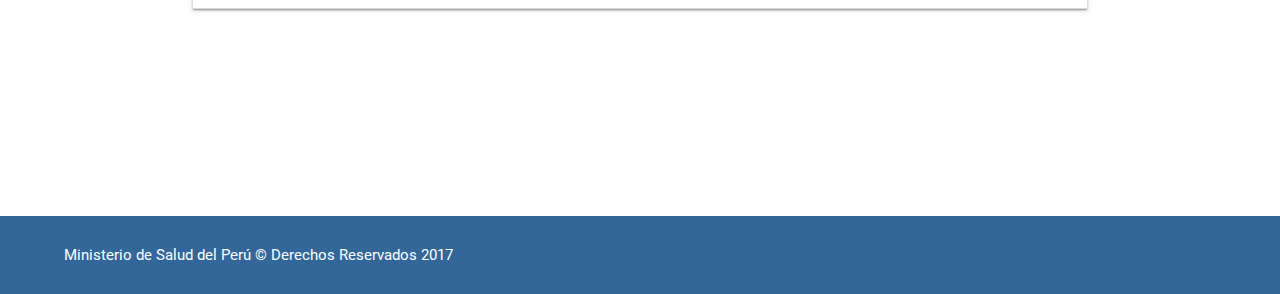
==== commit 171539a9: "card event" ====
--- a/index.html
+++ b/index.html
@@ -400,57 +400,59 @@
 		<div class="container">
 			<div class="row">
 			    <form class="col s12 l6 m6">
-			    	<div class="row">
-			    		<div class="input-field col s12">
-			        		<input id="DNI" type="text" class="validate borderWhite">
-			        		<label for="email" class="textWhite">Nombre *</label>
-			    		</div>
-			    	</div>
-			    	<div class="row">
-			    		<div class="input-field col s12">
-			        		<input id="DNI" type="text" class="validate borderWhite">
-			        		<label for="email" class="textWhite">Apellido *</label>
-			    		</div>
-			    	</div>
-			    	<div class="row">
-			        	<div class="input-field col s12">
-			        		<input id="DNI" type="number" class="validate borderWhite">
-			        		<label for="email" class="textWhite">DNI *</label>
-			    		</div>
-			    	</div>
-				    <div class="row">
-				    	<div class="col s12">
-				    		<span class="textWhite">Los Campos con (*) son obligatorios.</span>
-				    	</div>
-					</div>
+			    	<div class="contenedorInput center-block">
+			    		<div class="row">
+					    		<div class="input-field col s12">
+					        		<input id="DNI" type="text" class="validate borderWhite">
+					        		<label for="email" class="textWhite">Nombre y Apellido *</label>
+					    		</div>
+					    	</div>
+					    	<div class="row">
+					    		<div class="input-field col s12">
+					        		<input id="DNI" type="text" class="validate borderWhite">
+					        		<label for="email" class="textWhite">DNI*</label>
+					    		</div>
+					    	</div>
+					    	<div class="row">
+					        	<div class="input-field col s12">
+					        		<input id="DNI" type="number" class="validate borderWhite">
+					        		<label for="email" class="textWhite">Email</label>
+					    		</div>
+					    	</div>
+						    <div class="row">
+						    	<div class="col s12">
+						    		<span class="textWhite">Los Campos con (*) son obligatorios.</span>
+						    	</div>
+							</div>
+					    </div>
 			    </form>
 			    <form class="col s12 l6 m6">
-			    	<div class="row">
-				    	<div class="input-field col s12">
-				    		<input id="email" type="email" class="validate borderWhite">
-          					<label for="email" data-error="wrong" data-success="right" class="textWhite">Email</label>
+			    	<div class="contenedorInput center-block">
+			    		<div class="row">
+				    		<div class="input-field col s12">
+						        <input id="icon_telephone" type="number" class="validate borderWhite">
+						        <label for="icon_telephone" class="textWhite">Teléfono</label>
+				    		</div>
 				    	</div>
-				    </div>
-			     	<div class="row">
-			    		<div class="input-field col s12">
-					        <input id="icon_telephone" type="number" class="validate borderWhite">
-					        <label for="icon_telephone" class="textWhite">Teléfono</label>
-			    		</div>
+				        <div class="row">
+				          <div class="input-field col s12">
+				            <textarea id="textarea1" class="materialize-textarea borderWhite"></textarea>
+	          				<label for="textarea1" class="textWhite">Comentario</label>
+				          </div>
+				        </div>	
 			    	</div>
-			        <div class="row">
-			          <div class="input-field col s12">
-			            <textarea id="textarea1" class="materialize-textarea borderWhite" data-length="120"></textarea>
-			            <label for="textarea1" class="textWhite">Textarea</label>
-			          </div>
-			        </div>
 			    </form>
 			</div>
 			<div class="row">
 				<div class="col l6 m6 s12 x12">
-					<button class="white buttonComentarios waves-effect waves-light btn">Limpiar</button>
+					<div class="contenedorInput center-block">
+						<button class="white buttonComentarios waves-effect waves-light btn">Limpiar</button>
+					</div>
 				</div>
 				<div class="col l6 m6 s12 x12 right-align">
-					<button class="white buttonComentarios waves-effect waves-light btn">Enviar</button>
+					<div class="contenedorInput center-block">
+						<button class="white buttonComentarios waves-effect waves-light btn">Enviar</button>
+					</div>
 				</div>
 			</div>
 		</div>
--- a/css/main.css
+++ b/css/main.css
@@ -9,6 +9,9 @@
 .mb0{
 	margin-bottom: 0;
 }
+.mr0{
+	margin-right: 0 !important;
+}
 .mb10{
 	margin-bottom: 10%
 }
@@ -289,7 +292,7 @@
 }
 .seleccionado a div .textGray{
 	color: #fff;
-}sc
+}
 .circuloMenuEventos{
 	display: inline-block;
     min-width: 10px;				
@@ -353,9 +356,15 @@
     padding: 0% 5%;
     font-size: 20px;
 }
-/*- - - - - - - - - - - footer- - - - - - - - - - -*/
-
-
+textarea.materialize-textarea {
+    overflow-y: hidden;
+    padding: .8rem 0 5.9rem 0 !important;
+    resize: none;
+    min-height: 3rem;
+}
+.contenedorInput{
+	width: 90%;
+}
 /*- - - - - - - - - - - Media Queries - - - - - - - - - - -*/
 @media(min-width: 1900px) and (max-width: 770px){
 	.contenTitulo {
@@ -473,7 +482,7 @@
 	    margin: 0 0 5% 0;
 	}
 }
-@media screen and (max-width: 320px){	
+@media screen and (max-width: 320px){
 	#imgDoctorObjetivos {
 	    background-position-y: -100px;
 	}
@@ -495,69 +504,7 @@
 	.content_infoCard {
 	    width: 100%;
 	    margin: 3% 0 3% 0;
-	}_z
-}
-@media only screen and (max-width: 1200px){
-	#section_two {
-	    margin-top: -20%;
-	    padding: 15% 0 10% 0;
-	}
-	.buttonPresentacion {
-    	margin: 0 auto;
-	}
-	.titulObjetivos{
-		text-align: center;
-	}
-	.titulObjetivos{
-		text-align: center;
-	}
-	.lineaColor-objetivos {
-	    display: inline-block;
-	}
-	.colVideo {
-		height: initial;
-	    padding: 5% 0 0 0% !important;
-	}
-	.content_infoCard {
-	    width: 100%;
-	    margin: 10% 0 5% 0;
-	}
-	#imgDoctorObjetivos{
-		background-size: cover;
-    	background-position-y: 0px;
-	}
-	.contentVideo{
-		height: 315px;
-	}
-	.textObjetivos {
-	    width: 95%;
-	    padding: 0 0 10% 0;
-	}
-	.imagen_logoMinsa{
-		width: 135px;
-	}
-	.t1{
-		font-size: 45px
-	}
-	.t2{
-		font-size: 35px;
-	}
-	.t3{
-		font-size: 25px;
-	}
-	.sliderTop{
-		margin-top: 50%;
-	}
-	.slider .slides li img #slider_uno{
-		background-position-x: 67% !important;
-	}
-	.slider .slides li img #slider_tres{
-		background-position-x: 67% !important;
-	}
-	.shadowLeft{
-		box-shadow: 0 0 0 transparent;
-	}
-	
+	}
 }
 @media only screen and (max-height: 700px){
 	.t1{
@@ -592,9 +539,20 @@
 	}
 }
 @media only screen and (max-width: 1600px){
-	.card .cardEventoUno {
+	.card .cardContenedor {
 	    color: black;
 	    font-family: 'Montserrat', sans-serif;
 	    overflow-y: scroll;
 	}
+	.card .cardContenedor::-webkit-scrollbar-track{
+		-webkit-box-shadow: inset 0 0 6px rgba(0,0,0,0.3);
+		background-color: #F5F5F5;
+	}
+	.card .cardContenedor::-webkit-scrollbar{
+		width: 6px;
+		background-color: #F5F5F5;
+	}
+	.card .cardContenedor::-webkit-scrollbar-thumb{
+		background-color: #a1a0a0	;
+	}
 }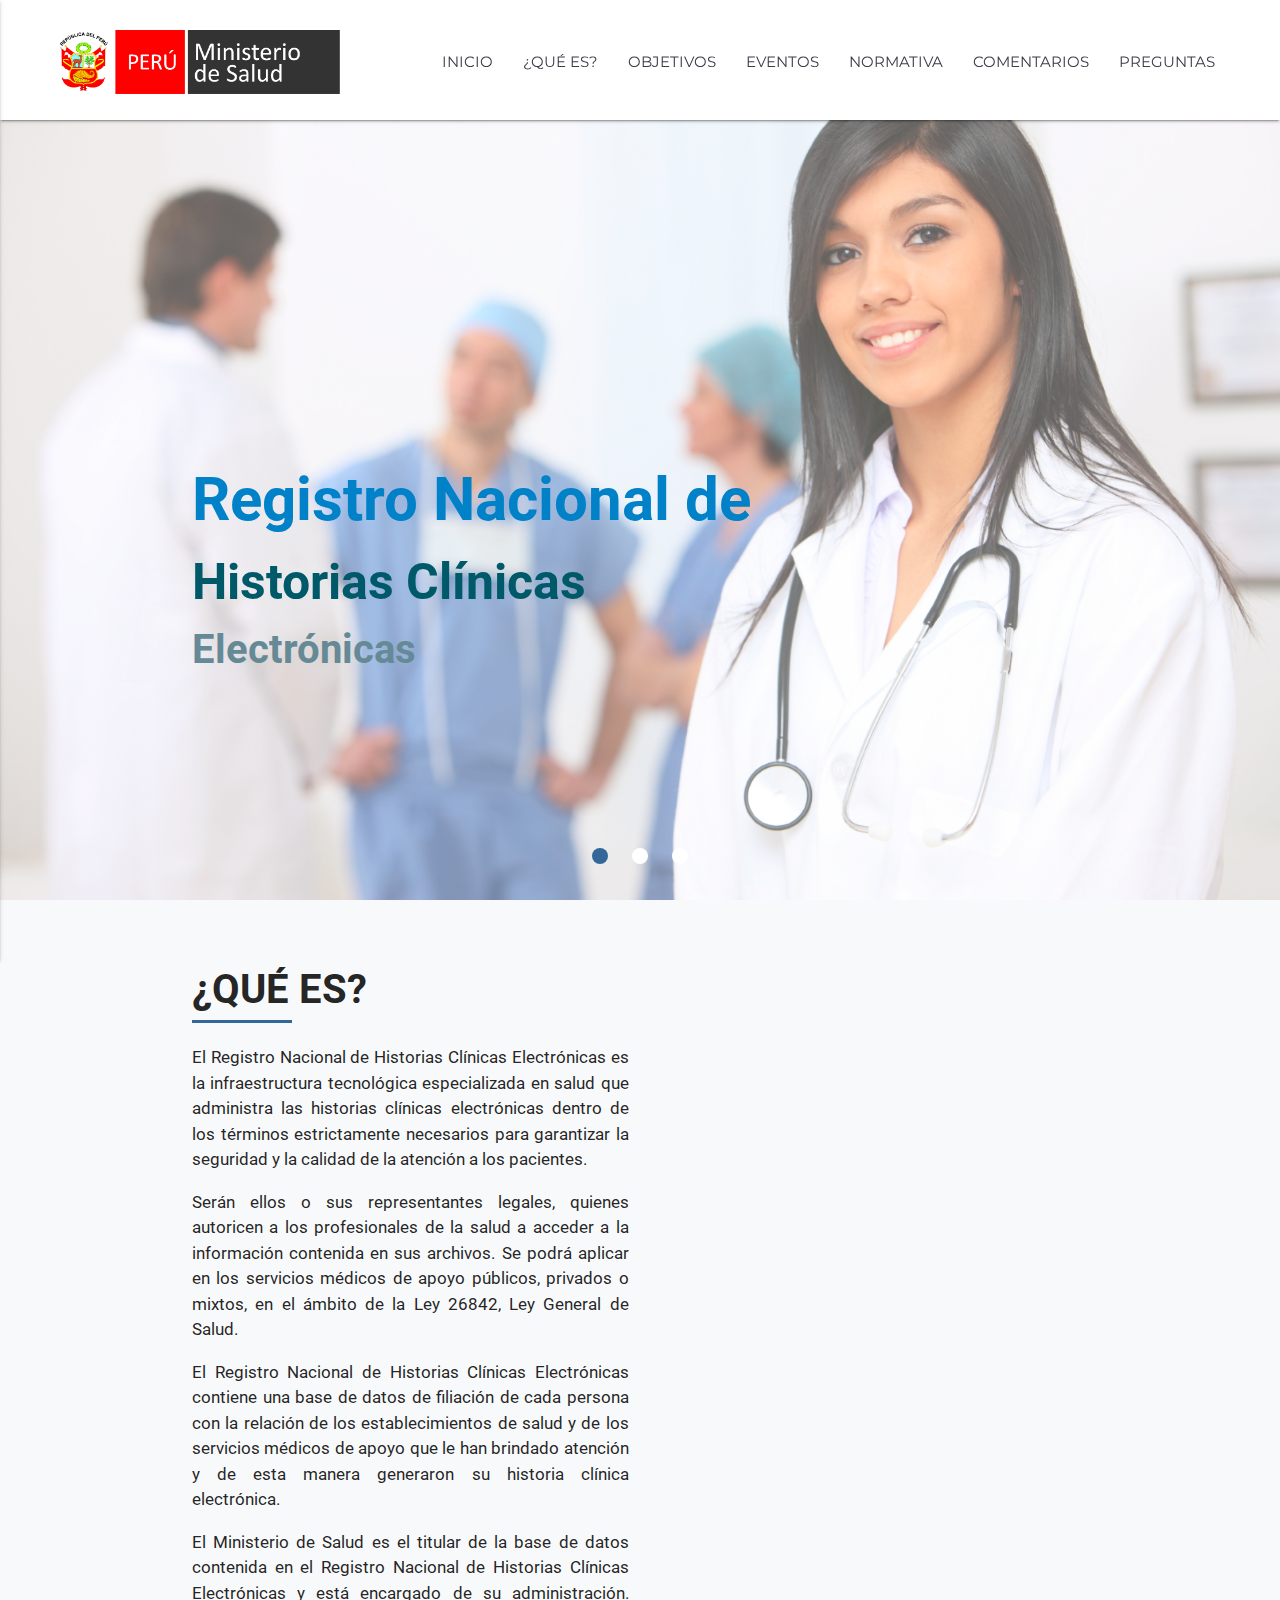
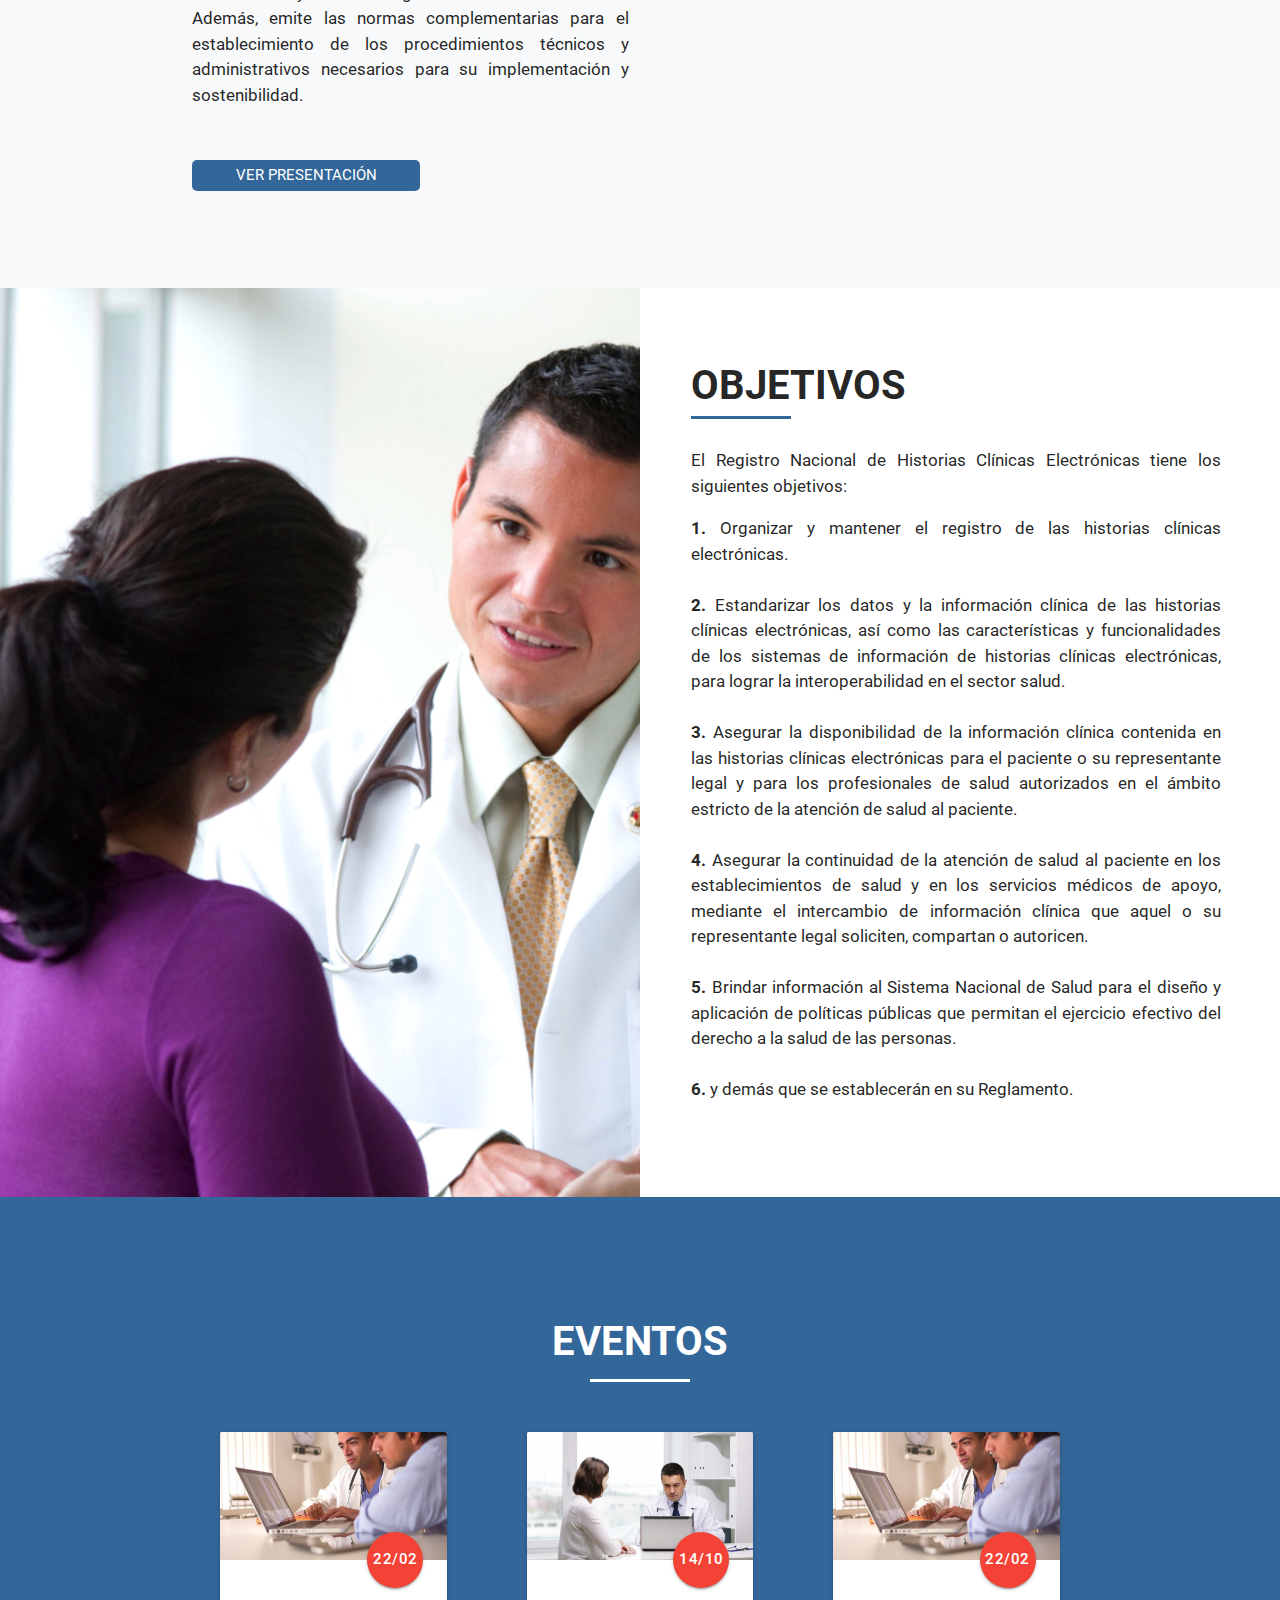
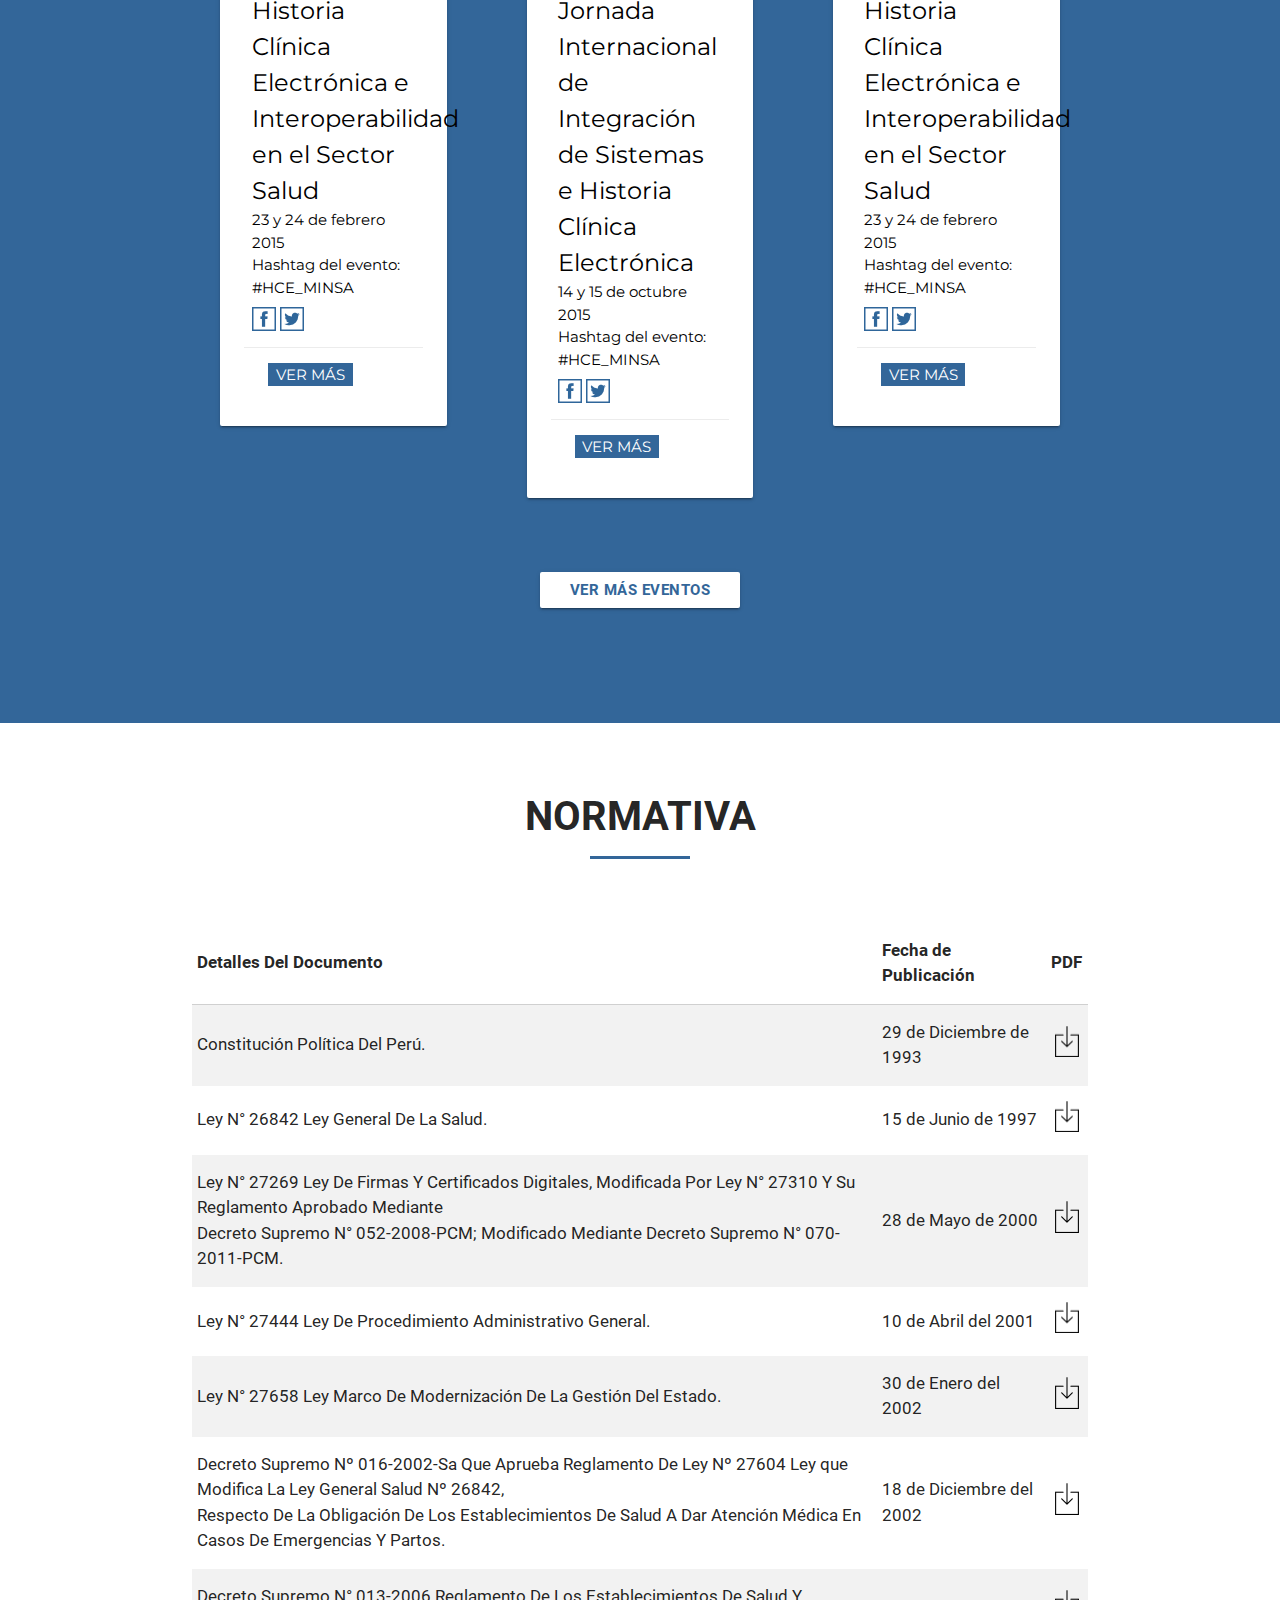
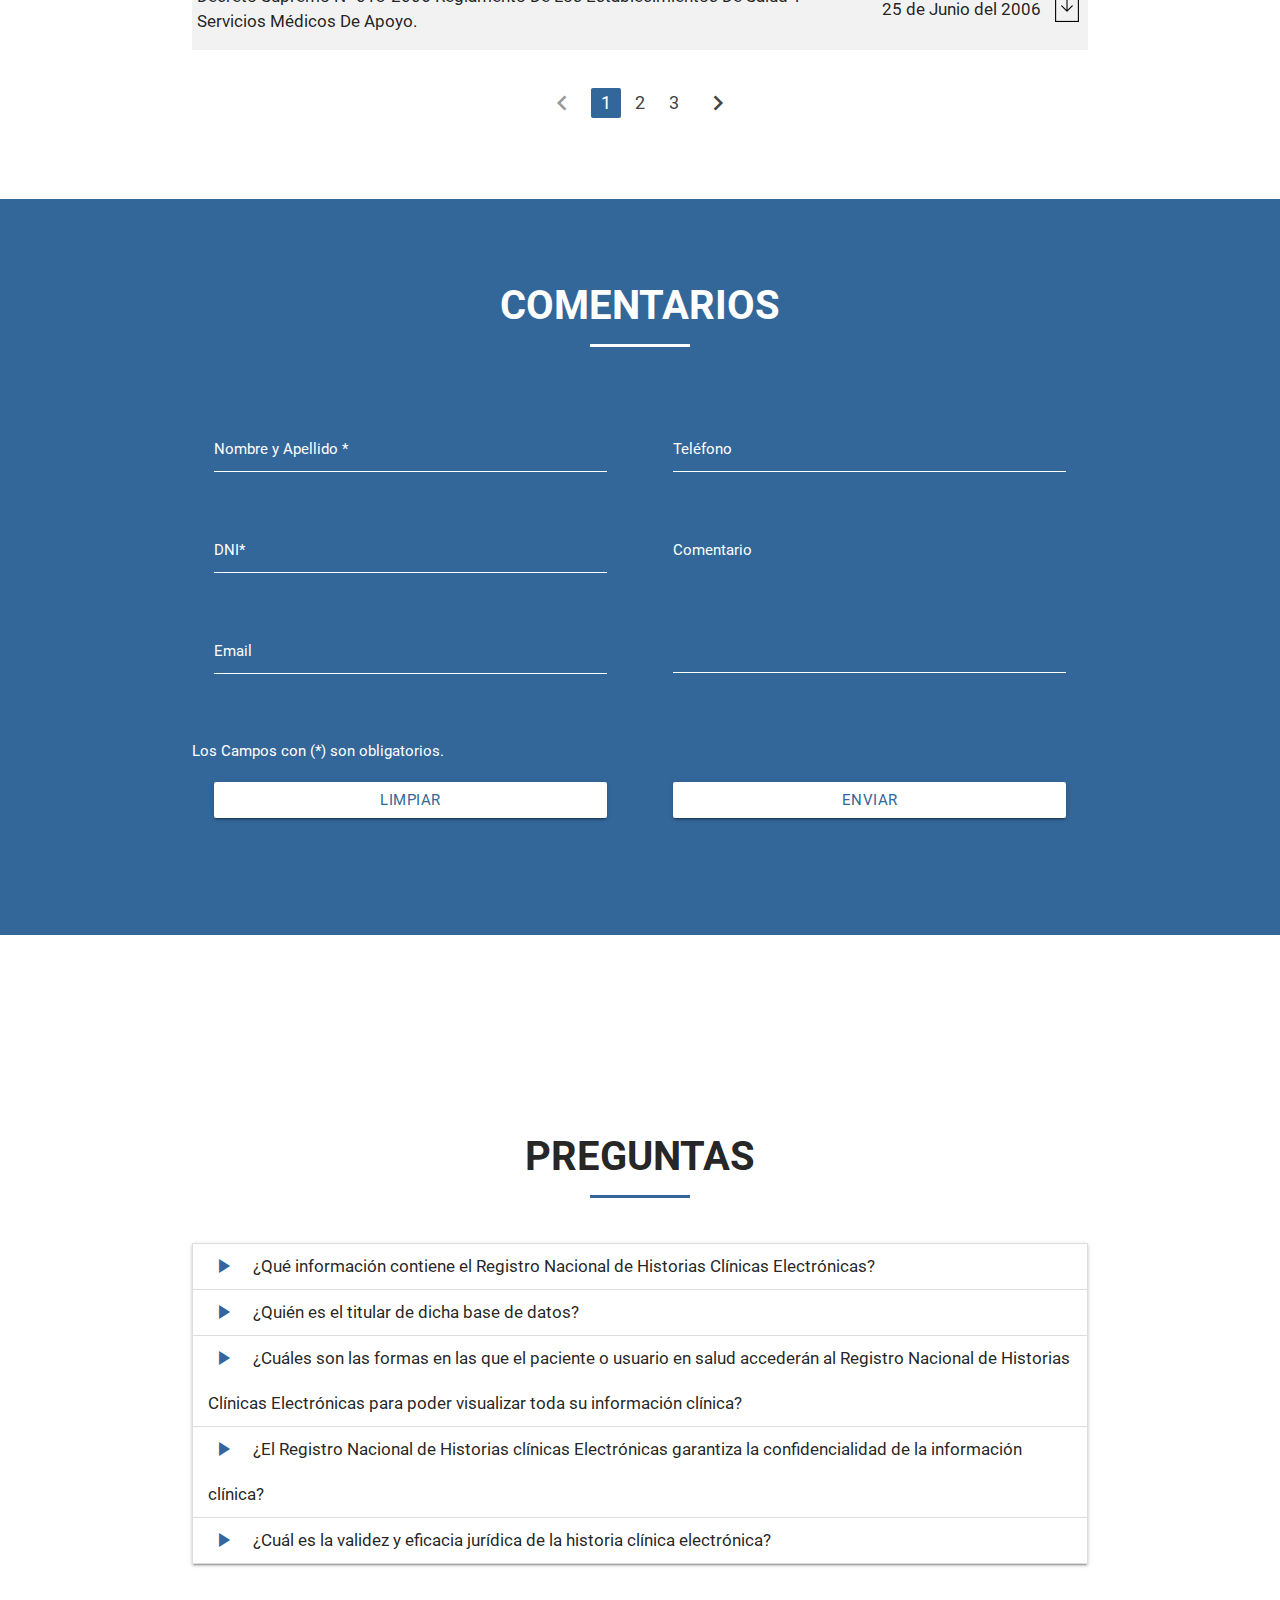
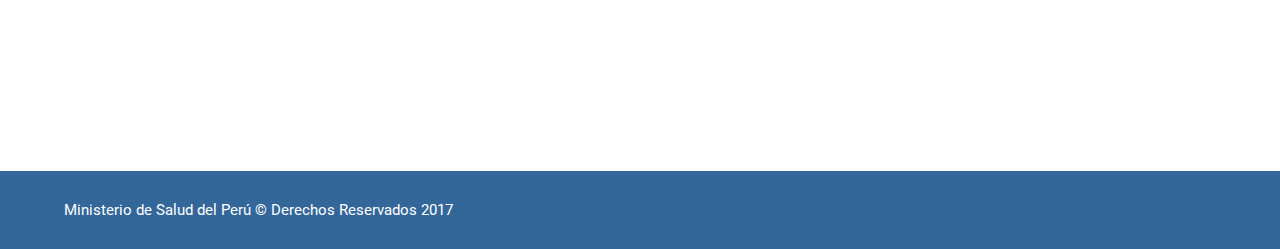
==== commit 6b7dca58: "downloand" ====
--- a/index.html
+++ b/index.html
@@ -91,7 +91,7 @@
 						y administrativos necesarios para su implementación y sostenibilidad.</p>
 					</div>
 					<div class="contButtonPresentacion">
-						<button class="buttonPresentacion"><a href="../ppt/presentacion_2014.pptx" download="presentacion_2014"></a>Ver Presentación</button>
+						<button class="buttonPresentacion"><a href="ppt/presentacion_2014.pptx" download="presentacion_2014"></a>Ver Presentación</button>
 					</div>
 				</div>
 				<div class="col s12 m12 l12 xl6 colVideo">
@@ -419,11 +419,6 @@
 					        		<label for="email" class="textWhite">Email</label>
 					    		</div>
 					    	</div>
-						    <div class="row">
-						    	<div class="col s12">
-						    		<span class="textWhite">Los Campos con (*) son obligatorios.</span>
-						    	</div>
-							</div>
 					    </div>
 			    </form>
 			    <form class="col s12 l6 m6">
@@ -442,6 +437,11 @@
 				        </div>	
 			    	</div>
 			    </form>
+			</div>
+			<div class="row">
+		    	<div class="col s12">
+		    		<span class="textWhite">Los Campos con (*) son obligatorios.</span>
+		    	</div>
 			</div>
 			<div class="row">
 				<div class="col l6 m6 s12 x12">
--- a/css/main.css
+++ b/css/main.css
@@ -458,9 +458,6 @@
 	.colVideo {
     	padding: 8% 0 0 0 !important;
 	}
-	.titulObjetivos{
-		text-align: center;
-	}
 }
 @media screen and (max-width: 1280px) and (max-height: 800px) {	
 	#imgDoctorObjetivos {
@@ -475,11 +472,14 @@
 	#imgDoctorObjetivos {
 	    height: 0;
 	    padding: 0 0 70% 0;
-	    background-position-y: -129px;
+	    background-position-y: -60px;
 	}
 	.content_infoCard {
 	    width: 100%;
 	    margin: 0 0 5% 0;
+	}
+	#que_es{
+		margin-top: -14%;
 	}
 }
 @media screen and (max-width: 320px){
@@ -506,7 +506,7 @@
 	    margin: 3% 0 3% 0;
 	}
 }
-@media only screen and (max-height: 700px){
+@media only screen and (max-width: : 700px){
 	.t1{
 		font-size: 40px;
 	    font-weight: bold;
@@ -532,7 +532,7 @@
 		box-shadow: 0 0 0 transparent;
 	}
 }
-@media only screen and (max-height: 1000px){
+@media only screen and (max-width: : 1000px){
 	.content_infoCard {
 	    width: 100%; 
 	    margin: 10% 0 5% 0;
@@ -555,4 +555,32 @@
 	.card .cardContenedor::-webkit-scrollbar-thumb{
 		background-color: #a1a0a0	;
 	}
+}
+@media only screen and (max-width: 1400px){
+	#que_es{
+		margin-top: -10%;
+	}
+	#imgDoctorObjetivos {
+	    padding: 0 0 71% 0;
+	}
+}
+@media only screen and (max-width: 1200px){
+	.colVideo {
+	    padding: 8% 0 0 0 !important;
+	}
+}
+@media only screen and (max-width: 992px){
+	.lineaColor-objetivos {
+	    display: block;
+	    margin-left: auto;
+	    margin-right: auto;
+	}
+	.contenTitulo{
+		text-align: center;
+	}
+	.buttonPresentacion{
+		display: block;
+	    margin-left: auto;
+	    margin-right: auto;
+	}
 }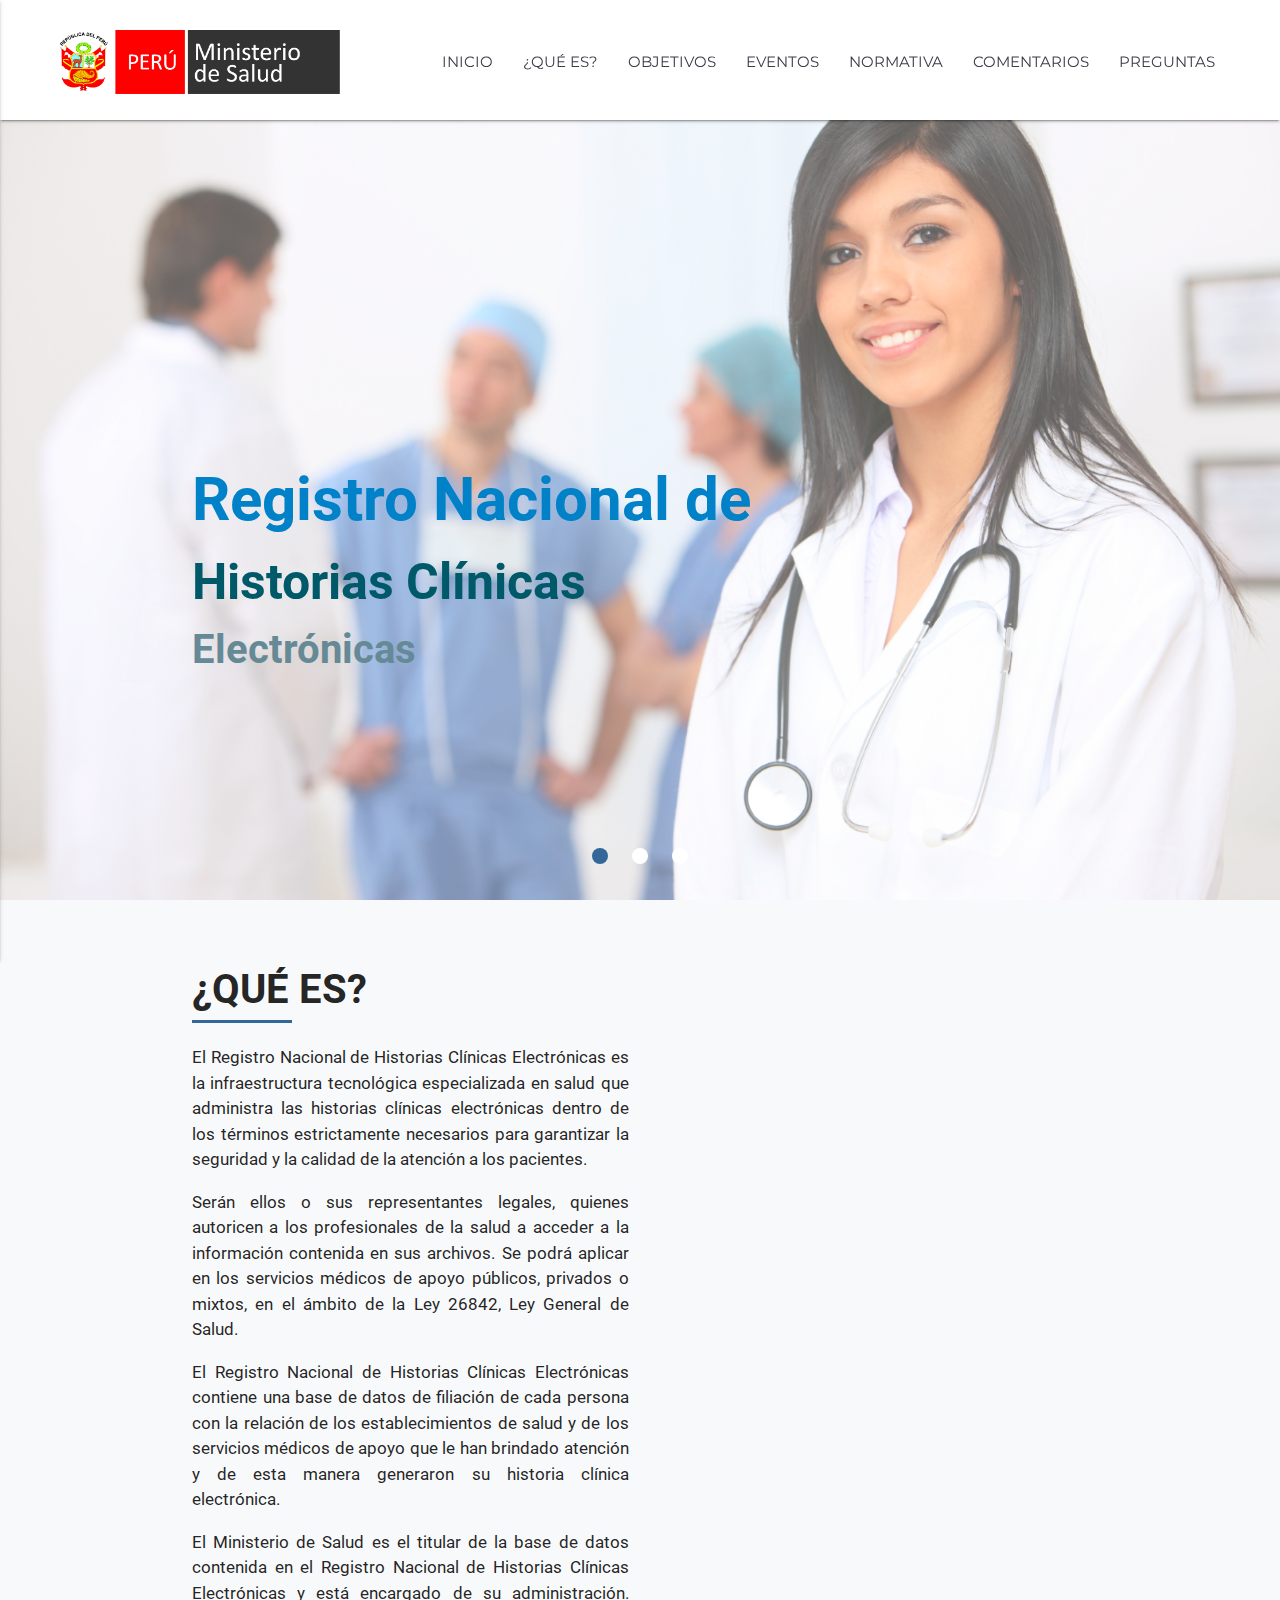
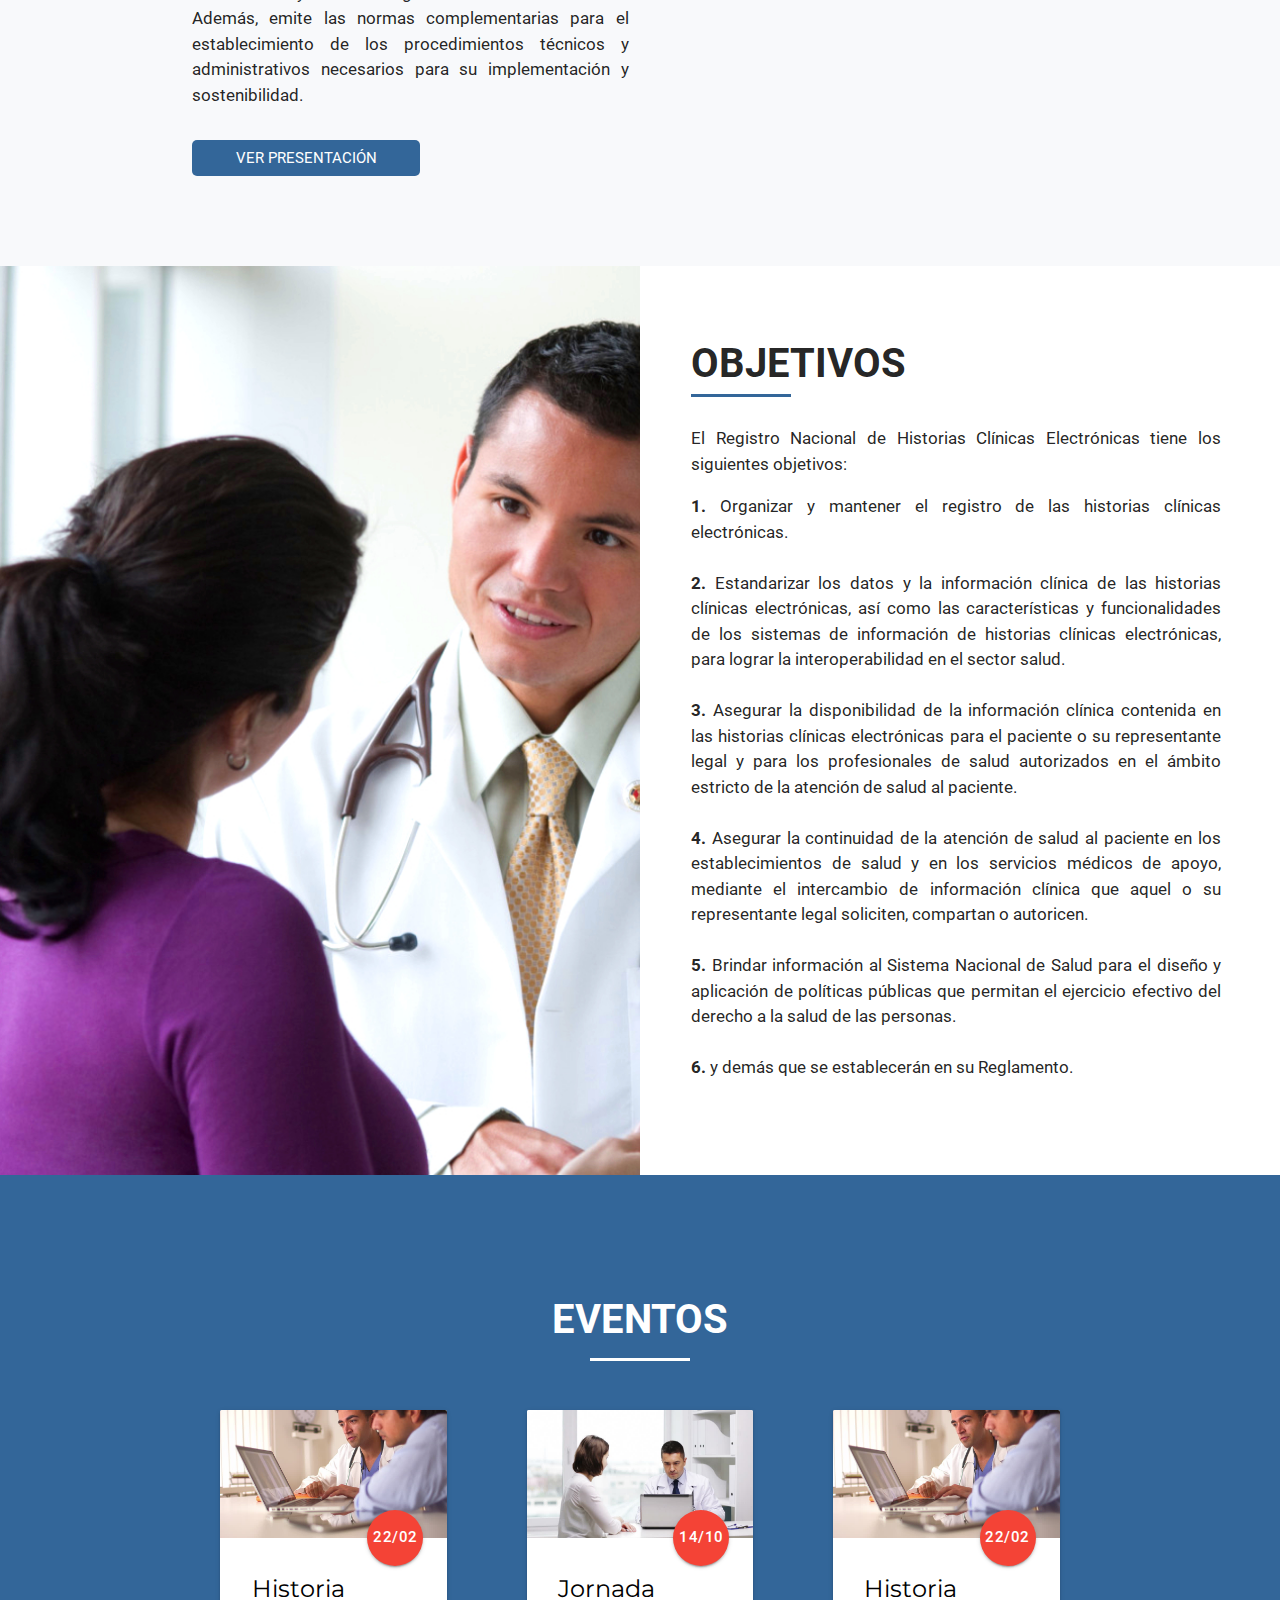
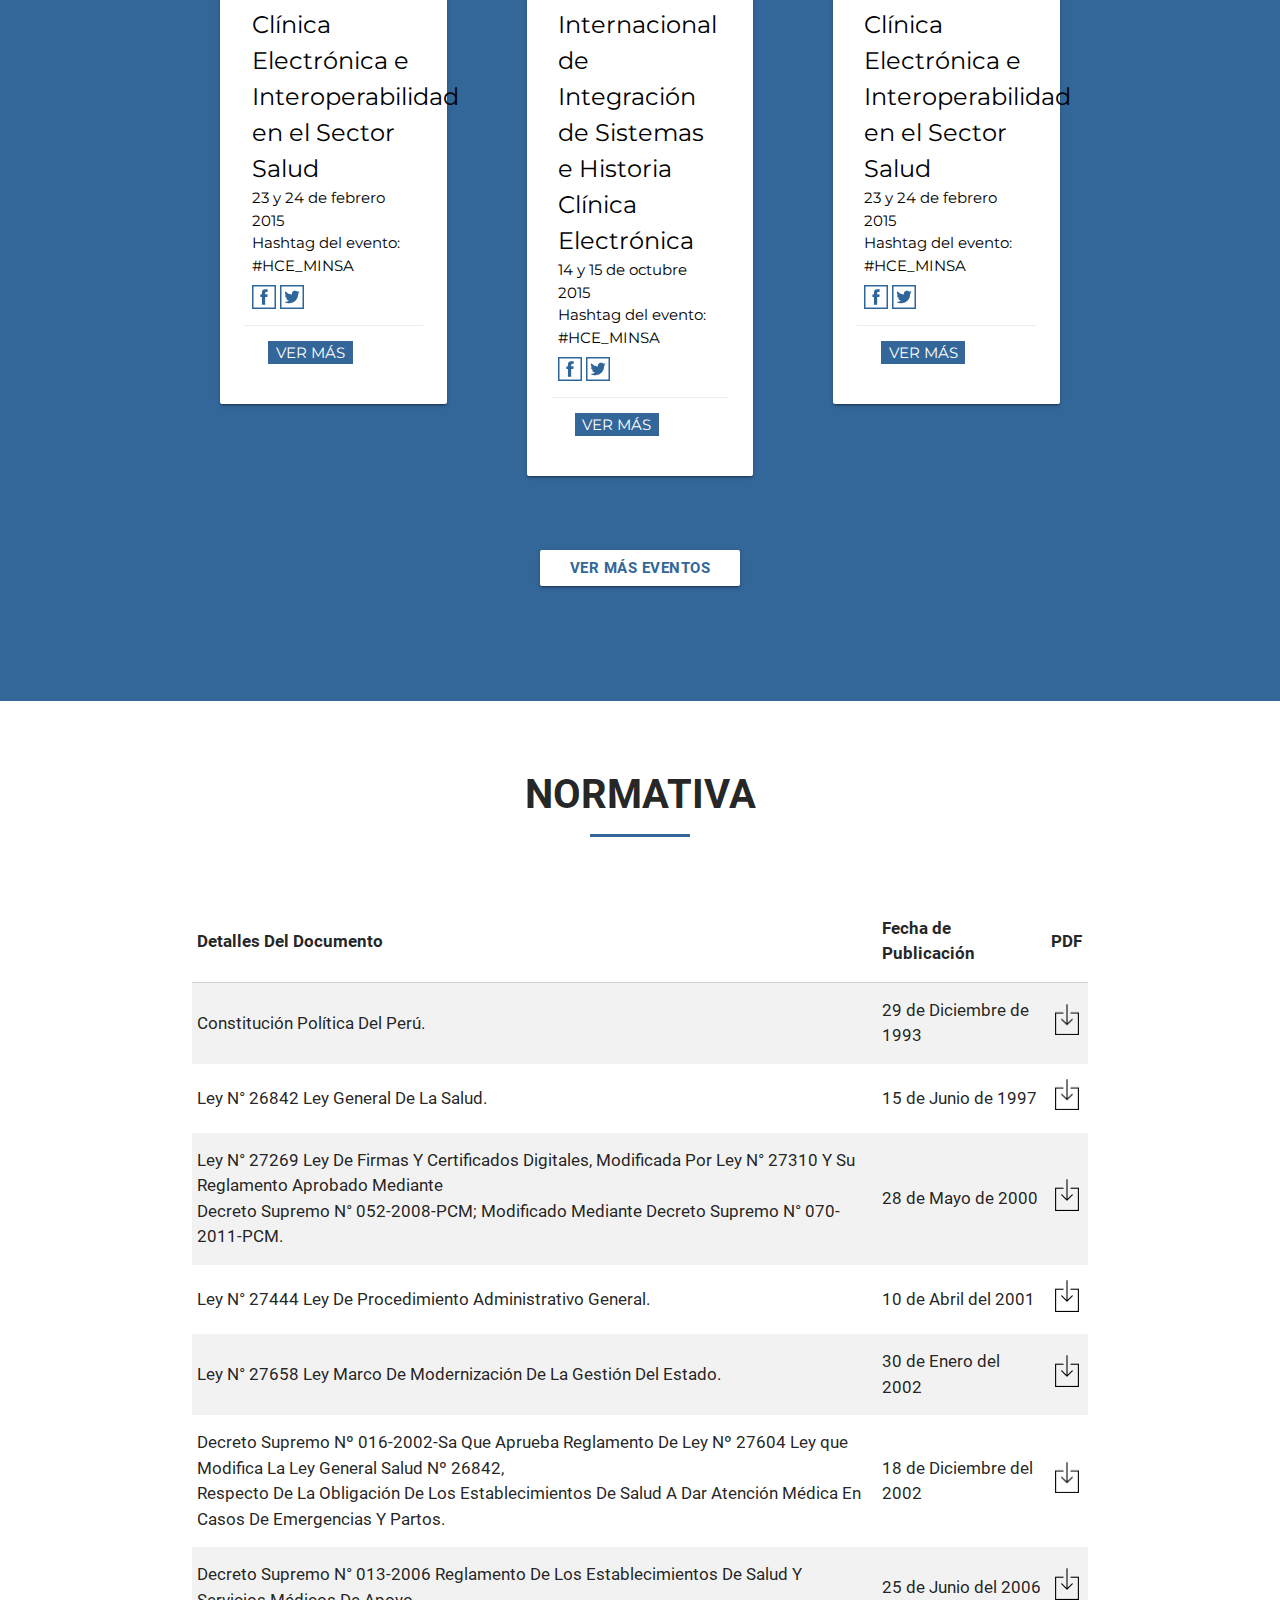
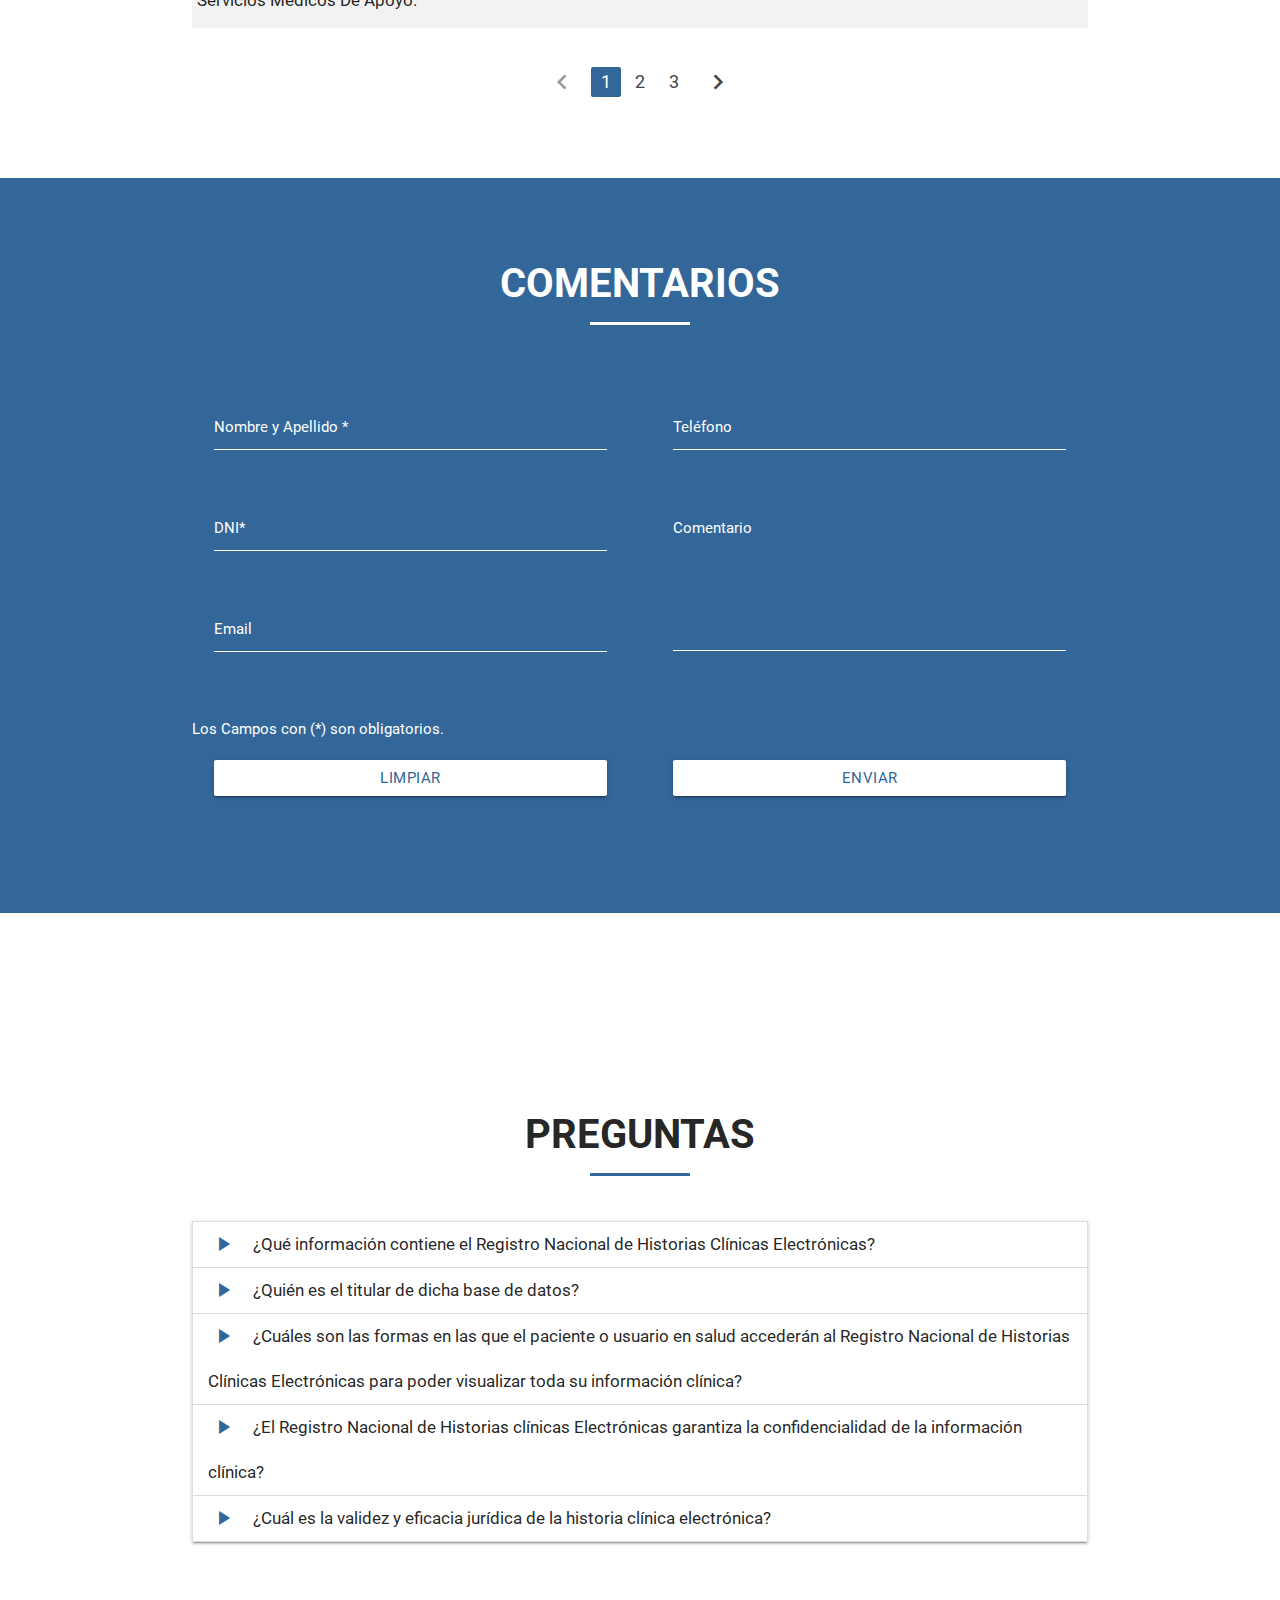
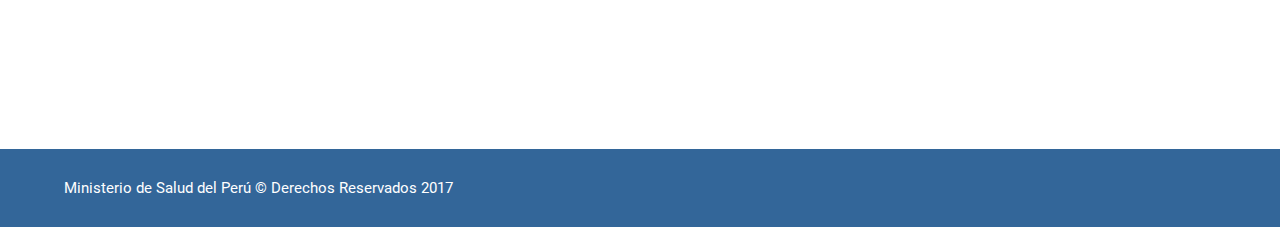
==== commit fbfbd826: "button download" ====
--- a/index.html
+++ b/index.html
@@ -91,7 +91,7 @@
 						y administrativos necesarios para su implementación y sostenibilidad.</p>
 					</div>
 					<div class="contButtonPresentacion">
-						<button class="buttonPresentacion"><a href="ppt/presentacion_2014.pptx" download="presentacion_2014"></a>Ver Presentación</button>
+						<a href="ppt/presentacion_2014.pptx" class="buttonPresentacion" download="presentacion_2014">Ver Presentación</a>
 					</div>
 				</div>
 				<div class="col s12 m12 l12 xl6 colVideo">
--- a/css/main.css
+++ b/css/main.css
@@ -90,13 +90,10 @@
 }
 .buttonPresentacion{
 	background-color: #336699;
-    border: none;
     color: #fff;
-    padding: 1% 10%;
+    padding: 2% 10%;
     border-radius: 5px;
-    margin-top: 3%;
     text-transform: uppercase;
-    display: flex;
 }
 .que_es, .contentPreguntas{
 	margin:0 auto;
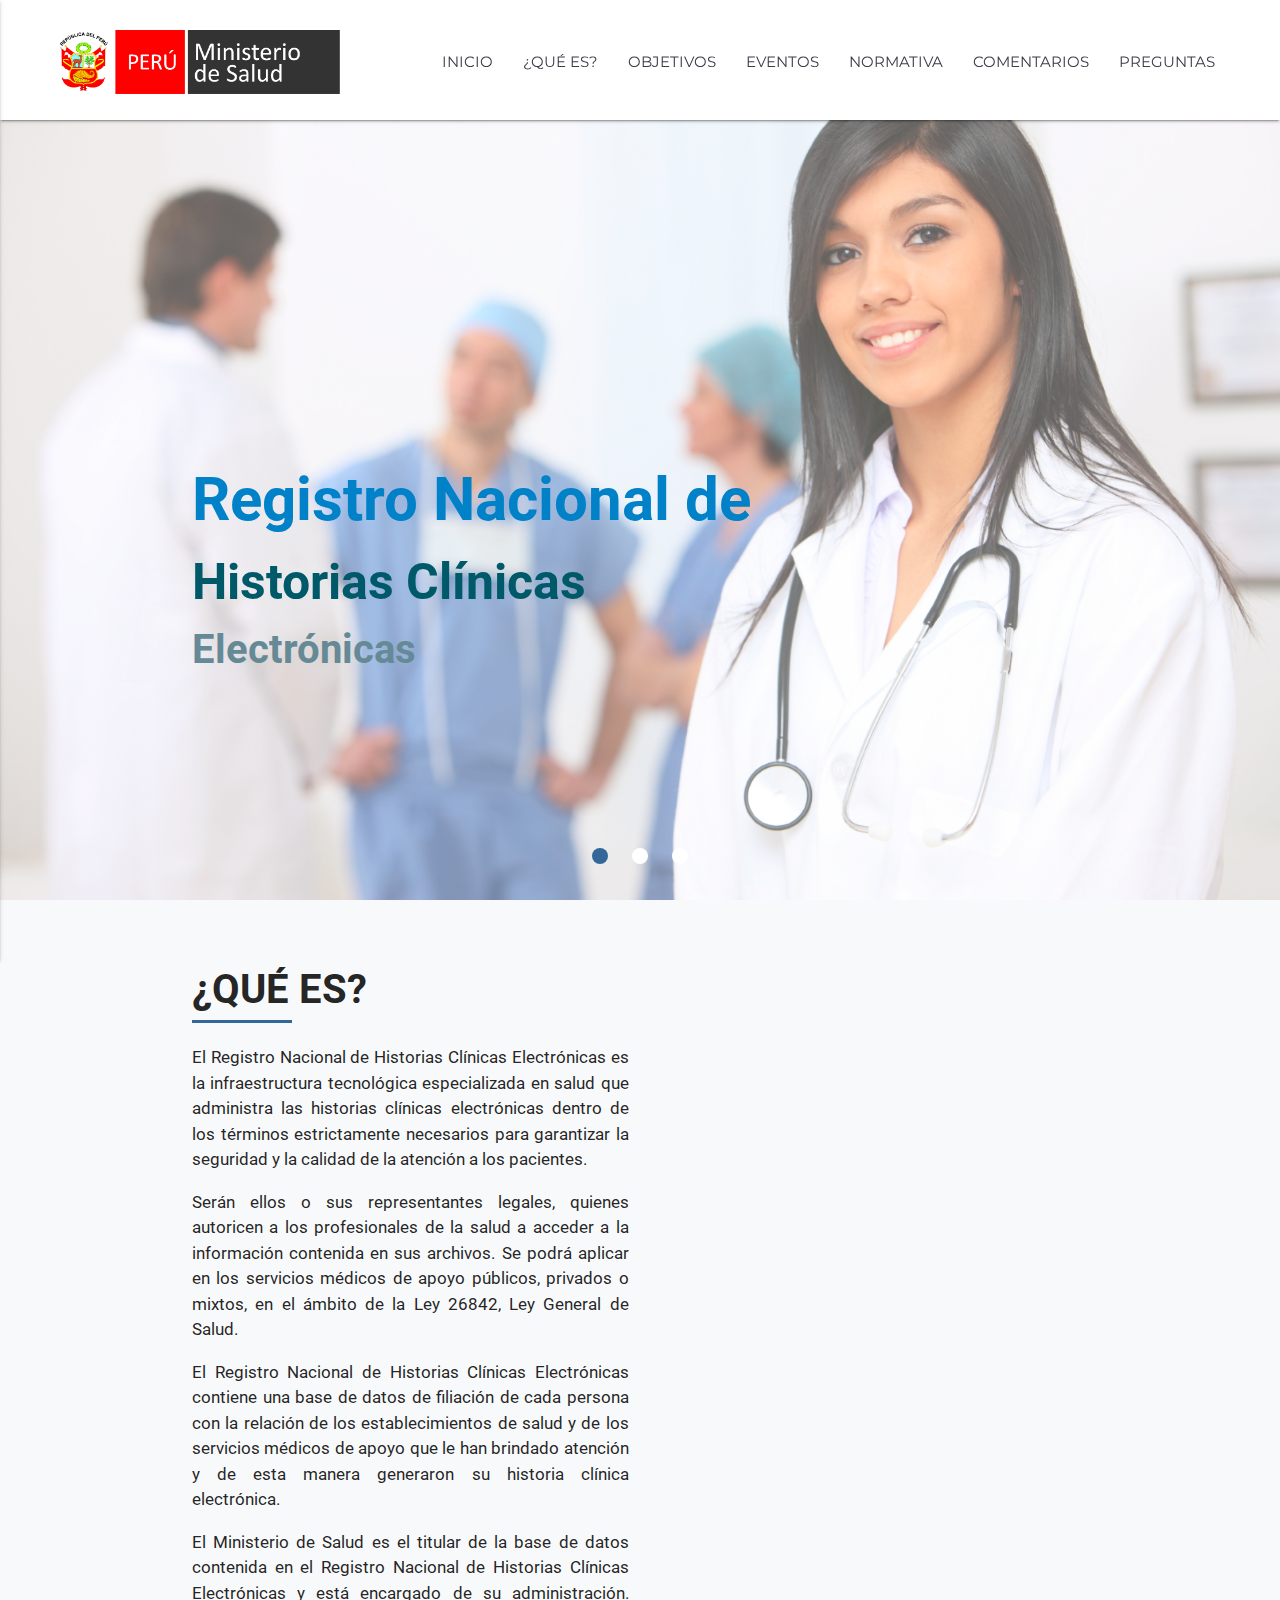
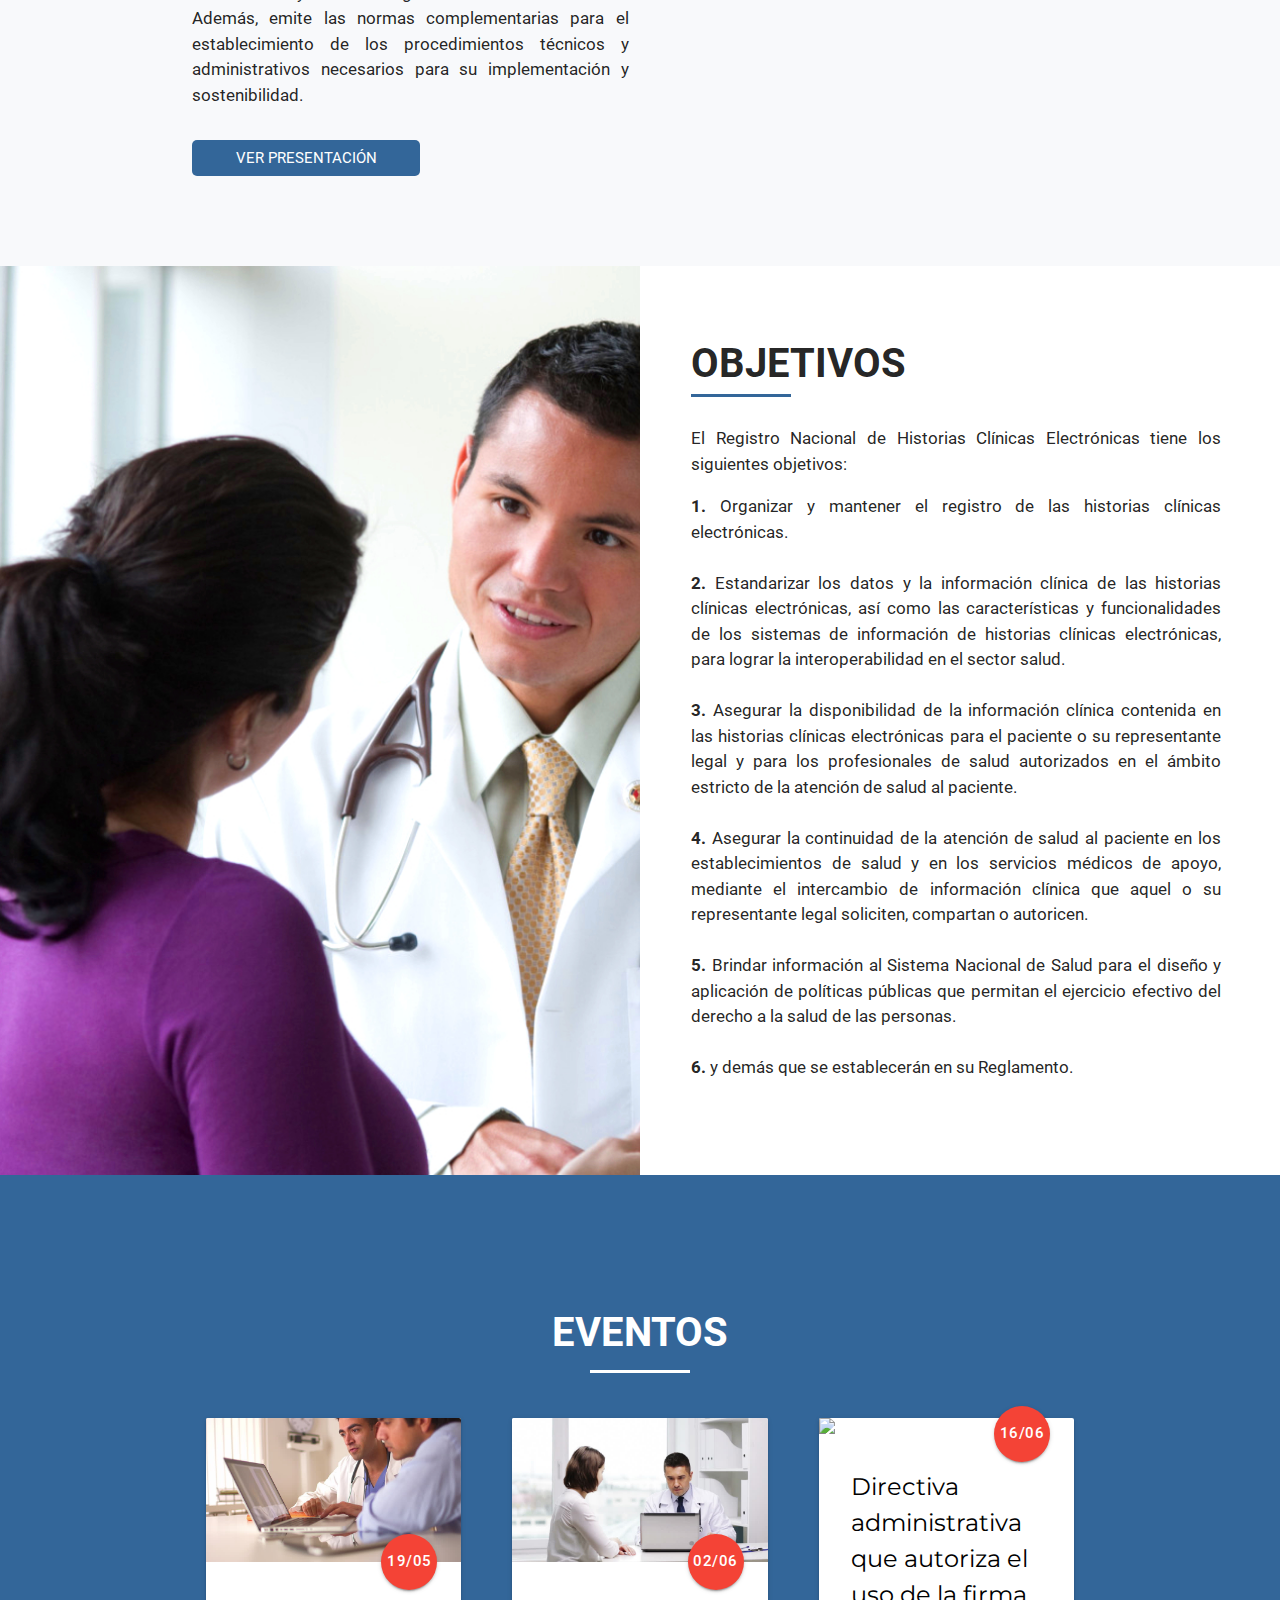
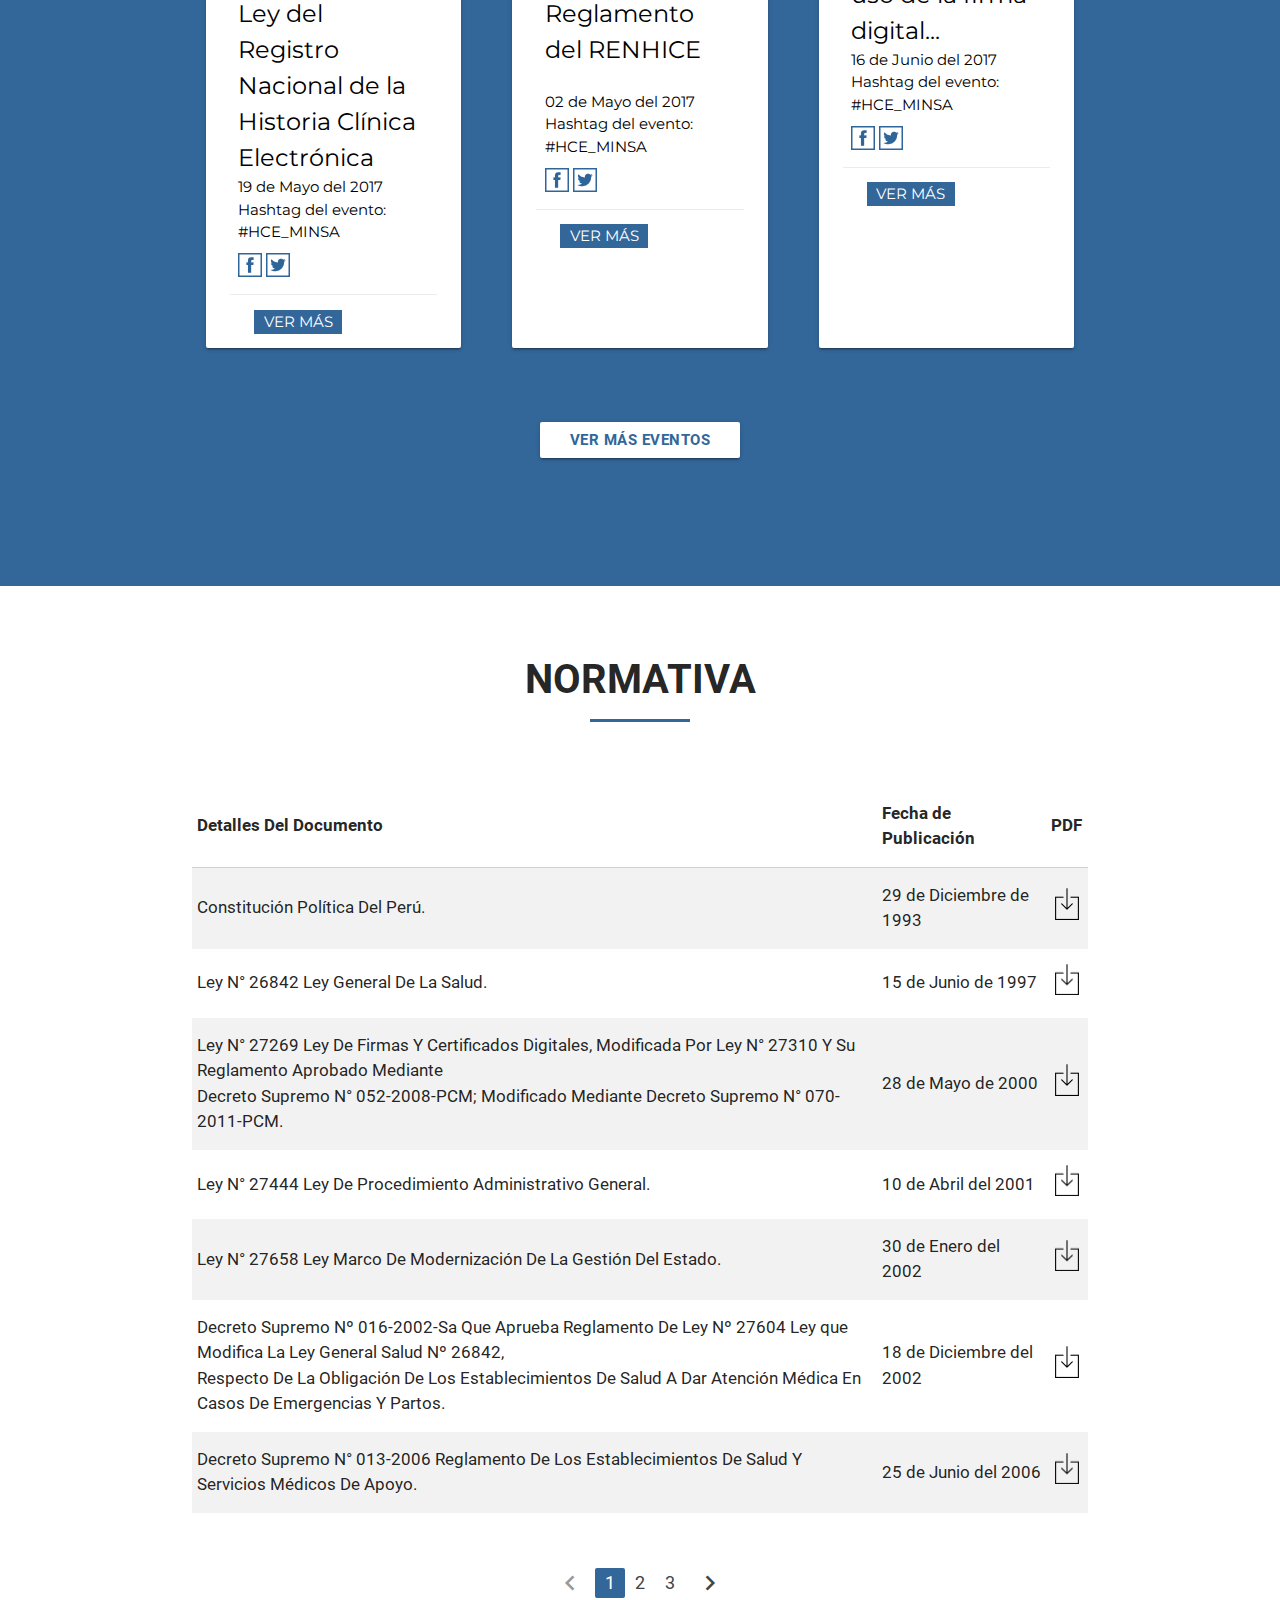
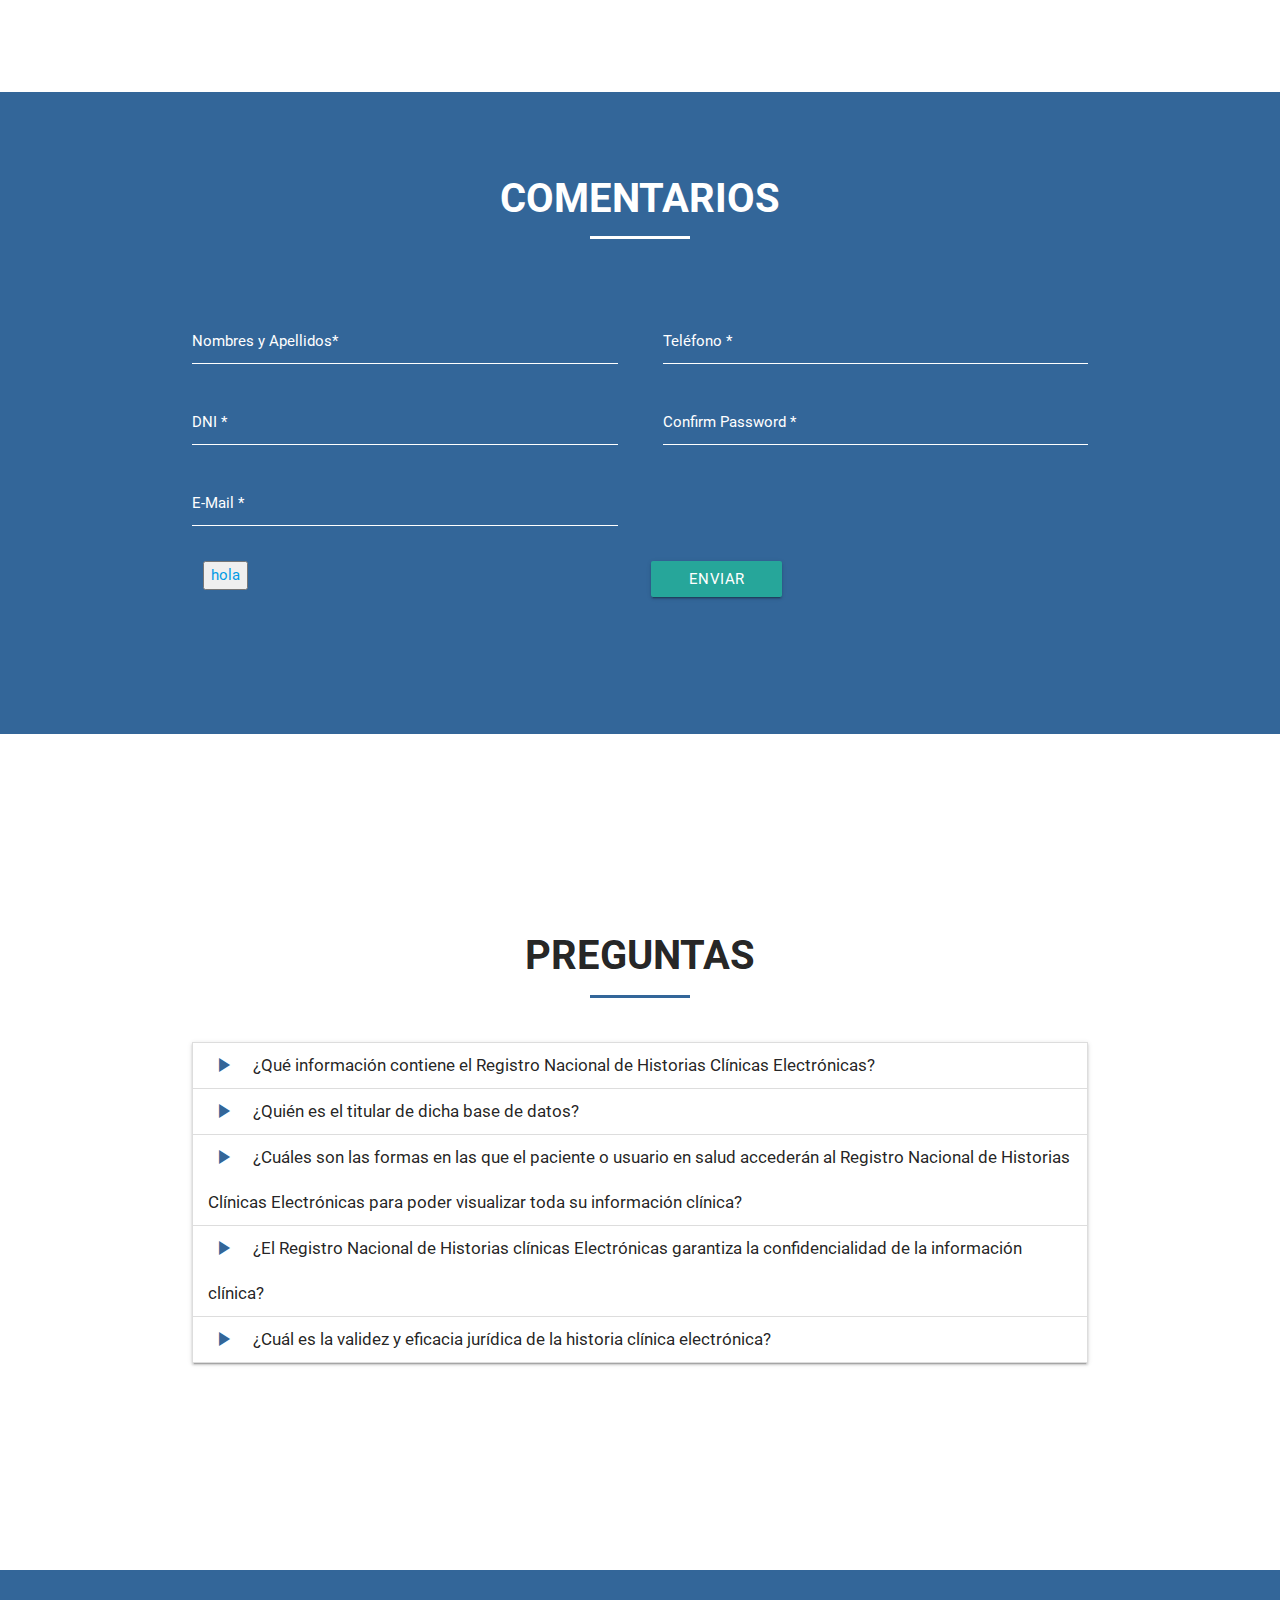
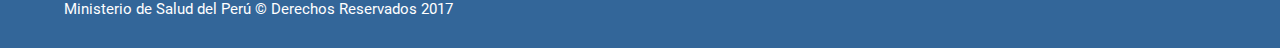
==== commit 58094843: "pagination" ====
--- a/index.html
+++ b/index.html
@@ -96,6 +96,9 @@
 				</div>
 				<div class="col s12 m12 l12 xl6 colVideo">
 					<div class="contentVideo video-container">
+						<!-- <video class="responsive-video" controls>
+						    <source src="videos/zoom_0.mp4" type="video/mp4">
+						</video> -->
 						<iframe width="100%" height="315" src="https://www.youtube.com/embed/CI-dQiaDsJo" frameborder="0" allowfullscreen></iframe>
 					</div>
 				</div>
@@ -161,13 +164,13 @@
 			    <div class="col s12 m6 l4">
 			    	<div class="card content_infoCard">
 			        	<div class="card-image">
-			          <img src="img/medico_paciente.jpg">
-			          <a class="btn-floating btn-large halfway-fab waves-effect waves-light red "><span><strong>22/02</strong></span></a>
+				          <img src="img/medico_paciente.jpg">
+				          <a class="btn-floating btn-large halfway-fab waves-effect waves-light red "><span><strong>19/05</strong></span></a>
 			        	</div>
 			        	<div class="card-content">
 			        		<div class="infEvento">
-			        			<span style="font-size: 24px">Historia Clínica Electrónica e Interoperabilidad en el Sector Salud</span>
-			          			<p>23 y 24 de febrero 2015</p>
+			        			<span style="font-size: 24px">Ley del Registro Nacional de la Historia Clínica Electrónica</span>
+			          			<p>19 de Mayo del 2017</p>
 			          			<p>Hashtag del evento: #HCE_MINSA </p>
 			          			<div class="icon_social">
 		          					<img class="img-responsive" src="img/facebook.png">
@@ -175,7 +178,7 @@
 			          			</div>
 			        		</div>
 			          		<div class="card-action">
-					         	<a href="eventos_uno.html" class="botonVermas"><span class="textWhite">Ver más</span></a>
+					         	<a href="evento_uno.html" class="botonVermas"><span class="textWhite">Ver más</span></a>
 					        </div>
 			        	</div>
 			      	</div>
@@ -183,13 +186,14 @@
 			    <div class="col s12 m6 l4">
 			    	<div class="card content_infoCard">
 			        	<div class="card-image">
-			          <img src="img/consultorio_doctor.jpg">
-			          <a class="btn-floating btn-large halfway-fab waves-effect waves-light red "><span><strong>14/10</strong></a>
+				          <img src="img/consultorio_doctor.jpg">
+				          <a class="btn-floating btn-large halfway-fab waves-effect waves-light red "><span><strong>02/06</strong></a>
 			        	</div>
 			        	<div class="card-content">
 			        		<div class="infEvento">
-			        			<span style="font-size: 24px">Jornada Internacional de Integración de Sistemas e Historia Clínica Electrónica</span>
-			          			<p>14 y 15 de octubre 2015</p>
+			        			<span style="font-size: 24px">Reglamento del RENHICE</span>
+			        			<br><br>
+			          			<p>02 de Mayo del 2017</p>
 			          			<p>Hashtag del evento: #HCE_MINSA </p>
 			          			<div class="icon_social">
 		          					<img class="img-responsive" src="img/facebook.png">
@@ -197,7 +201,7 @@
 			          			</div>
 			        		</div>
 			          		<div class="card-action">
-					         	<a href="eventos_dos.html" class="botonVermas"><span class="textWhite">Ver más</span></a>
+					         	<a href="evento_dos.html" class="botonVermas"><span class="textWhite">Ver más</span></a>
 					        </div>
 			        	</div>
 			      	</div>
@@ -205,13 +209,13 @@
 			    <div class="col s12 m6 l4">
 			    	<div class="card content_infoCard">
 			        	<div class="card-image">
-			          <img src="img/medico_paciente.jpg">
-			          <a class="btn-floating btn-large halfway-fab waves-effect waves-light red "><span><strong>22/02</strong></span></a>
+				          <img src="img/doctor-use-computer.jpg">
+				          <a class="btn-floating btn-large halfway-fab waves-effect waves-light red "><span><strong>16/06</strong></span></a>
 			        	</div>
 			        	<div class="card-content">
 			        		<div class="infEvento">
-			        			<span style="font-size: 24px">Historia Clínica Electrónica e Interoperabilidad en el Sector Salud</span>
-			          			<p>23 y 24 de febrero 2015</p>
+			        			<span style="font-size: 24px">Directiva administrativa que autoriza el uso de la firma digital...</span>
+			          			<p>16 de Junio del 2017</p>
 			          			<p>Hashtag del evento: #HCE_MINSA </p>
 			          			<div class="icon_social">
 		          					<img class="img-responsive" src="img/facebook.png">
@@ -219,7 +223,7 @@
 			          			</div>
 			        		</div>
 			          		<div class="card-action">
-					         	<a href="eventos_uno.html" class="botonVermas"><span class="textWhite">Ver más</span></a>
+					         	<a href="evento_tres.html" class="botonVermas"><span class="textWhite">Ver más</span></a>
 					        </div>
 			        	</div>
 			      	</div>
@@ -383,13 +387,7 @@
 		    </table>
 		</div>
 		<div class="paginacion center">
-			<ul class="pagination">
-			    <li class="waves-effect disabled previous"><a><i class="material-icons">chevron_left</i></a></li>
-			    <li class="waves-effect activado liPagUno"><a id="numUno">1</a></li>
-			    <li class="waves-effect liPagDos"><a id="numDos">2</a></li>
-			    <li class="waves-effect liPagTres"><a id="numTres">3</a></li>
-			    <li class="waves-effect next"><a><i class="material-icons">chevron_right</i></a></li>
-			</ul>
+			<ul id="pagination-demo" class="pagination-sm"></ul>
 		</div>
 	</section>
 	<section class="colorBackground comentarios" id="comentarios">
@@ -398,25 +396,78 @@
 			<hr class="lineaWhite"></hr>
 		</div>
 		<div class="container">
-			<div class="row">
-			    <form class="col s12 l6 m6">
+			<div>
+		        <div class="row">
+		            <form class="formValidate" id="formValidate" method="get" action="">
+		                <div class="row">
+		                	<div class="col l6">
+		                		<div class="input-field col s12">
+			                        <label for="uname" class="textWhite">Nombres y Apellidos*</label>
+			                        <input id="uname" name="uname" type="text" data-error=".errorTxt1" class="borderWhite">
+			                        <div class="errorTxt1"></div>
+			                    </div>
+			                    <div class="input-field col s12">
+			                    	<label for="cdni" class="textWhite">DNI *</label>
+			                    	<input id="cdni" type="number" name="cdni" data-error=".errorTxt5" maxlength="8" class="borderWhite">
+			                    	<div class="errorTxt5"></div>
+			                    </div>
+			                    <div class="input-field col s12">
+			                      <label for="cemail" class="textWhite">E-Mail *</label>
+			                      <input id="cemail" type="email" name="cemail" data-error=".errorTxt2" class="borderWhite">
+			                      <div class="errorTxt2"></div>
+			                    </div>
+		                	</div>
+		                	<div class="col l6">
+		                		<div class="input-field col s12">
+			                      <label for="password" class="textWhite">Teléfono *</label>
+			                      <input id="cphone" type="number" name="cphone" data-error=".errorTxt3" class="borderWhite">
+			                      <div class="errorTxt3"></div>
+			                    </div>
+			                    <div class="input-field col s12">
+			                      <label for="cpassword" class="textWhite">Confirm Password *</label>
+			                      <input id="cpassword" type="password" name="cpassword" data-error=".errorTxt4" class="borderWhite">
+			                      <div class="errorTxt4"></div>
+			                    </div>
+		                	</div> 
+		                    <div class="input-field col s12">
+		                    	<div class="row">
+		                    		<div class="col l6 m6 s12 x12">
+										<div class="contenedorInput center-block">
+											<!-- <button id="botonLimpiar" class="white buttonComentarios waves-effect waves-light btn">Limpiar</button> -->
+											<a><button>hola</button></a>
+										</div>
+									</div>
+		                    		<div class="col s12 m6">
+		                    			<button id="botonEnviarComent" class="btn waves-effect waves-light submit" type="submit" name="action" class="borderWhite">Enviar
+		                          			<i class="mdi-content-send right"></i>
+		                        		</button>
+		                    		</div>
+		                    	</div>
+		                    </div>
+		                </div>
+		            </form>
+		        </div>
+		    </div>
+			<!-- <div class="row">
+
+			    <form class="col s12 l6 m6" id="register">
 			    	<div class="contenedorInput center-block">
 			    		<div class="row">
 					    		<div class="input-field col s12">
-					        		<input id="DNI" type="text" class="validate borderWhite">
+					        		<input id="nane" name="name" type="text" class="validate borderWhite">
 					        		<label for="email" class="textWhite">Nombre y Apellido *</label>
 					    		</div>
-					    	</div>
+					    </div>
 					    	<div class="row">
 					    		<div class="input-field col s12">
-					        		<input id="DNI" type="text" class="validate borderWhite">
+					        		<input id="dni" type="number" class="validate borderWhite">
 					        		<label for="email" class="textWhite">DNI*</label>
 					    		</div>
 					    	</div>
 					    	<div class="row">
 					        	<div class="input-field col s12">
-					        		<input id="DNI" type="number" class="validate borderWhite">
-					        		<label for="email" class="textWhite">Email</label>
+					        		<input id="email" type="text" class="validate borderWhite">
+					        		<label for="email" class="textWhite">Email*</label>
 					    		</div>
 					    	</div>
 					    </div>
@@ -425,7 +476,7 @@
 			    	<div class="contenedorInput center-block">
 			    		<div class="row">
 				    		<div class="input-field col s12">
-						        <input id="icon_telephone" type="number" class="validate borderWhite">
+						        <input id="numTelephone" type="number" class="validate borderWhite">
 						        <label for="icon_telephone" class="textWhite">Teléfono</label>
 				    		</div>
 				    	</div>
@@ -440,7 +491,7 @@
 			</div>
 			<div class="row">
 		    	<div class="col s12">
-		    		<span class="textWhite">Los Campos con (*) son obligatorios.</span>
+		    		<span class="textWhite camposOblig">Los Campos con (*) son obligatorios.</span>
 		    	</div>
 			</div>
 			<div class="row">
@@ -451,10 +502,10 @@
 				</div>
 				<div class="col l6 m6 s12 x12 right-align">
 					<div class="contenedorInput center-block">
-						<button class="white buttonComentarios waves-effect waves-light btn">Enviar</button>
+						<button class="white buttonComentarios waves-effect waves-light btn" id="buttonEnviarHome" type="submit">Enviar</button>
 					</div>
 				</div>
-			</div>
+			</div> -->
 		</div>
 	</section>
 	<section class="contentPreguntas fs17" id="preguntas">
@@ -513,8 +564,11 @@
 		<p class="textWhite">Ministerio de Salud del Perú © Derechos Reservados 2017</p>
 	</footer>
 	<script type="text/javascript" src="vendors/jquery/js/jquery-3.2.1.min.js"></script>
+	<script type="text/javascript" src="vendors/jquery_pagination/js/jquery.twbsPagination.min.js"></script>
+	<script type="text/javascript" src="vendors/jquery_validate/js/jquery.validate.min.js"></script>
 	<script type="text/javascript" src="vendors/materialize/js/materialize.min.js"></script>
 	<script type="text/javascript" src="js/main.js"></script>
 	<script type="text/javascript" src="js/pagination.js"></script>
+	<script type="text/javascript" src="js/validation.js"></script>
 </body>
 </html>
--- a/css/main.css
+++ b/css/main.css
@@ -6,6 +6,10 @@
 	background-color: #fff;
 	padding: 30px 50px 0 50px;
 }
+h3{
+	font-family: 'Roboto', sans-serif !important;
+	font-weight: bold;
+}
 .mb0{
 	margin-bottom: 0;
 }
@@ -13,16 +17,19 @@
 	margin-right: 0 !important;
 }
 .mb10{
-	margin-bottom: 10%
+	margin-bottom: 10%;
+}
+.mb5{
+	margin-bottom: 5%;
 }
 .fs17{
 	font-size: 17px;
 }
 .fs13{
-	font-size: 13px
+	font-size: 13px;
 }
 .padding5{
-	padding: 5%;
+	padding: 10% 5% ;
 }
 .paddingLeft{
 	padding-left: 3%
@@ -94,6 +101,7 @@
     padding: 2% 10%;
     border-radius: 5px;
     text-transform: uppercase;
+    text-align: center;
 }
 .que_es, .contentPreguntas{
 	margin:0 auto;
@@ -138,8 +146,9 @@
 }
 /*- - - - - - - - - - - - eventos individual - - - - - - - - -  - */
 .content_infoCard{
-	width: 80%;
-	margin: 5px 0 0 10%;
+	width: 90%;
+	height: 530px;
+	margin: 0 auto ;
 }
 .eventoLink{
 	padding: 4%;
@@ -195,8 +204,22 @@
 .tableNormativa{
 	margin-bottom: 3%;
 }
-.pagination li.activado {
-    background-color: #336699;
+#pagination-demo{
+  display: inline-block;
+  margin-bottom: 1.75em;
+}
+#pagination-demo li{
+  display: inline-block;
+}
+.page-content{
+  background: #eee;
+  display: inline-block;
+  padding: 10px;
+  width: 100%;
+  max-width: 660px;
+}
+.pagination li.active {
+    background-color: #336699 !important;
 }
 /*- - - - - - - - - - - - Preguntas - - - - - -- - -  -*/
 .iconsPreguntas{
@@ -231,7 +254,7 @@
 }
 /*- - - - - - - - - - - eventos - home- - - - - - - - - - -*/
 #eventos{
-	padding: 9% 0;
+	padding: 10% 0;
 }
 .contentEvento{
 	padding: 7% 0 3% 0;
@@ -264,6 +287,13 @@
 	background-color: #fff;
 }
 /*- - - - - - - - - - - eventos segunda página- - - - - - - - - - -*/
+.contentVideo70{
+	width: 70%;
+	margin: 0 auto;
+}
+.cardInfEvent{
+	height: 250px;
+}
 .calendarEvents{
 	padding: 10% 0;
 }
@@ -325,7 +355,7 @@
 	width: 100%;
     background-color: #336699;
     border: none;
-    color: #fff;
+    color: #fff;  
     padding: 1% 10%;
     border-radius: 5px;
     margin-top: 3%;
@@ -361,6 +391,20 @@
 }
 .contenedorInput{
 	width: 90%;
+}
+.camposOblig{
+	padding-left: 2.5%;
+}
+.input-field div.error {
+    position: relative;
+    top: -1rem;
+    left: 0rem;
+    font-size: 0.8rem;
+    color: #96fff5;
+    -webkit-transform: translateY(0%);
+    -ms-transform: translateY(0%);
+    -o-transform: translateY(0%);
+    transform: translateY(0%);
 }
 /*- - - - - - - - - - - Media Queries - - - - - - - - - - -*/
 @media(min-width: 1900px) and (max-width: 770px){
@@ -580,4 +624,38 @@
 	    margin-left: auto;
 	    margin-right: auto;
 	}
+}
+@media only screen and (max-width: 600px){
+	#que_es {
+	    padding: 10% 0 20% 0;
+	}
+	.titulObjetivos {
+	    padding-top: 10%;
+	}
+	.contenTitulo {
+	    margin-bottom: 15%;
+	}
+	.camposOblig {
+    	padding-left: 5.5%;
+	}
+	.content_infoCard {
+	    height: auto;
+	    margin: 10% 0;
+	}
+	.shadowLeft {
+	     box-shadow: 0px 0px 0px #dddddd; 
+	}
+	.contentVideo70 {
+	    width: 100%;
+	    margin: 0 auto;
+	}
+	#que_es {
+	    margin-top: -16%;
+	}
+	.contentVideo {
+	    height: initial;
+	}
+	#imgDoctorObjetivos {
+	    background-position-y: -40px;
+	}
 }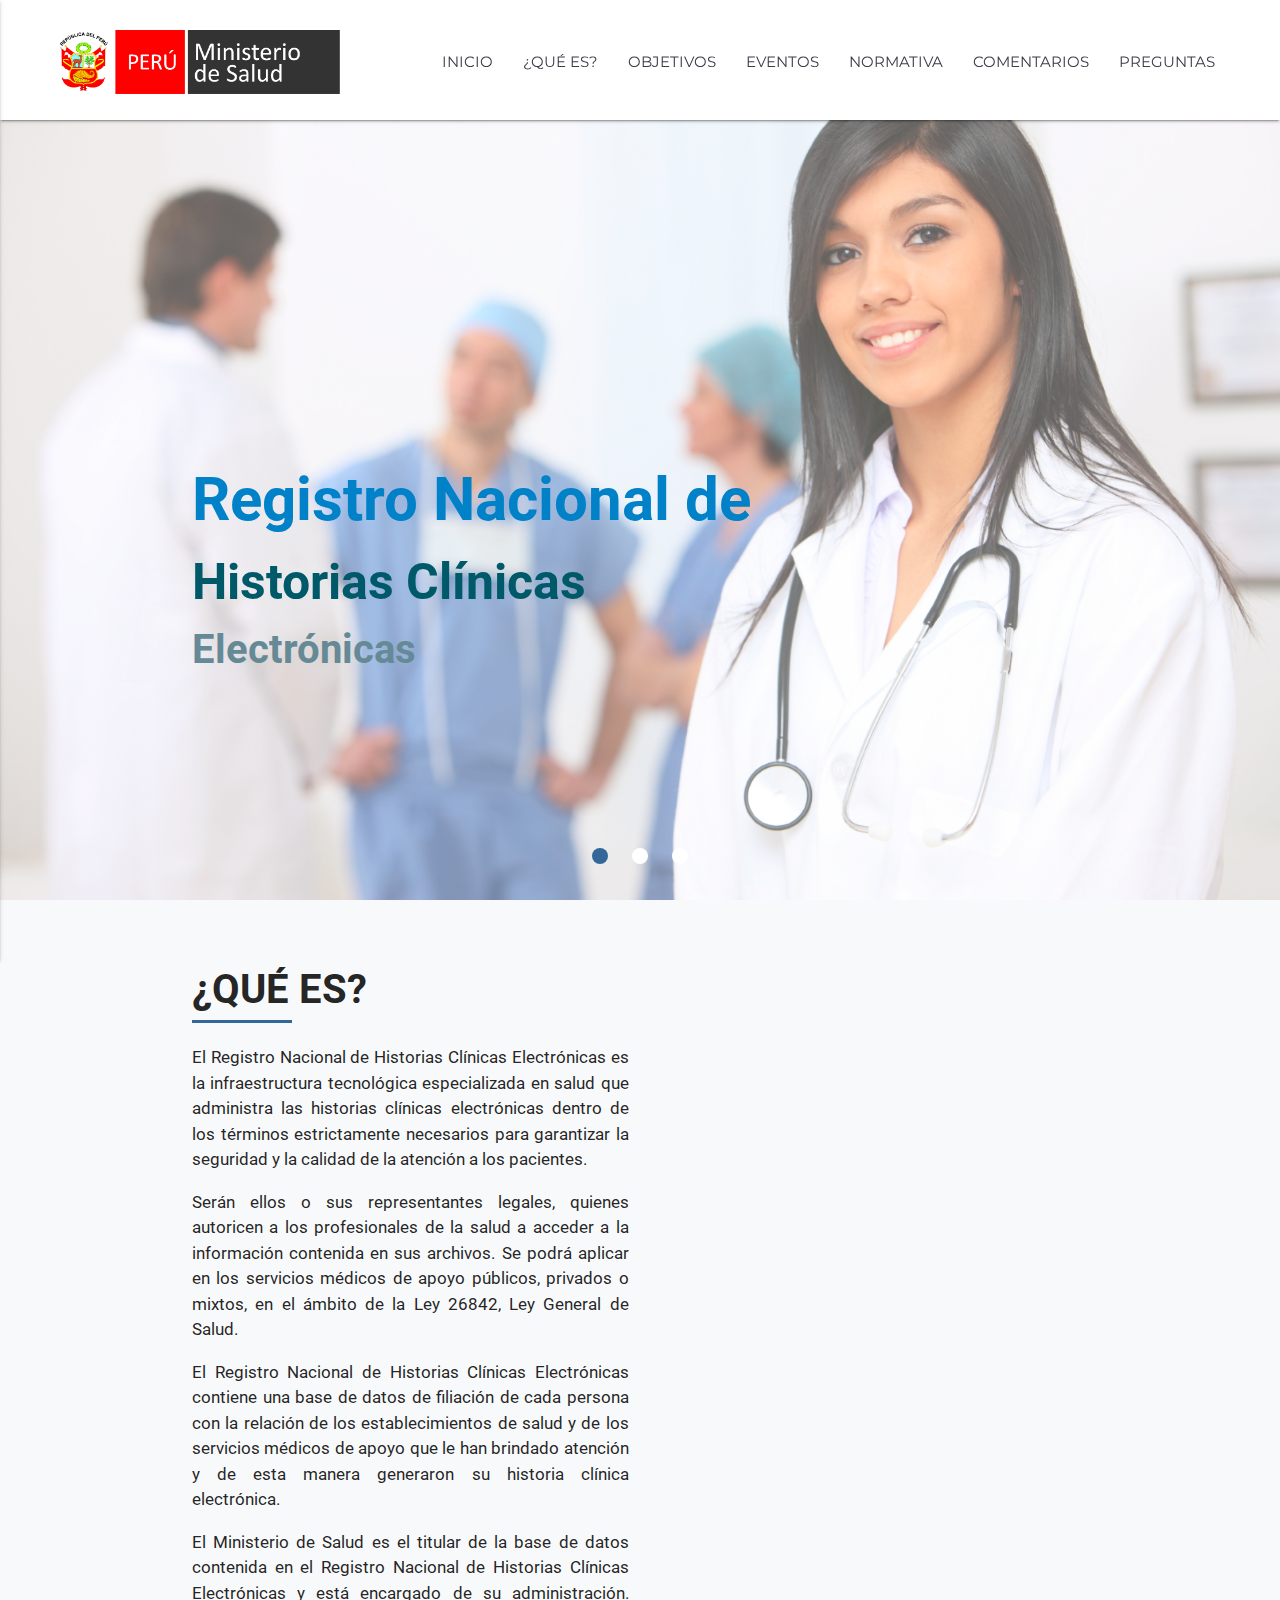
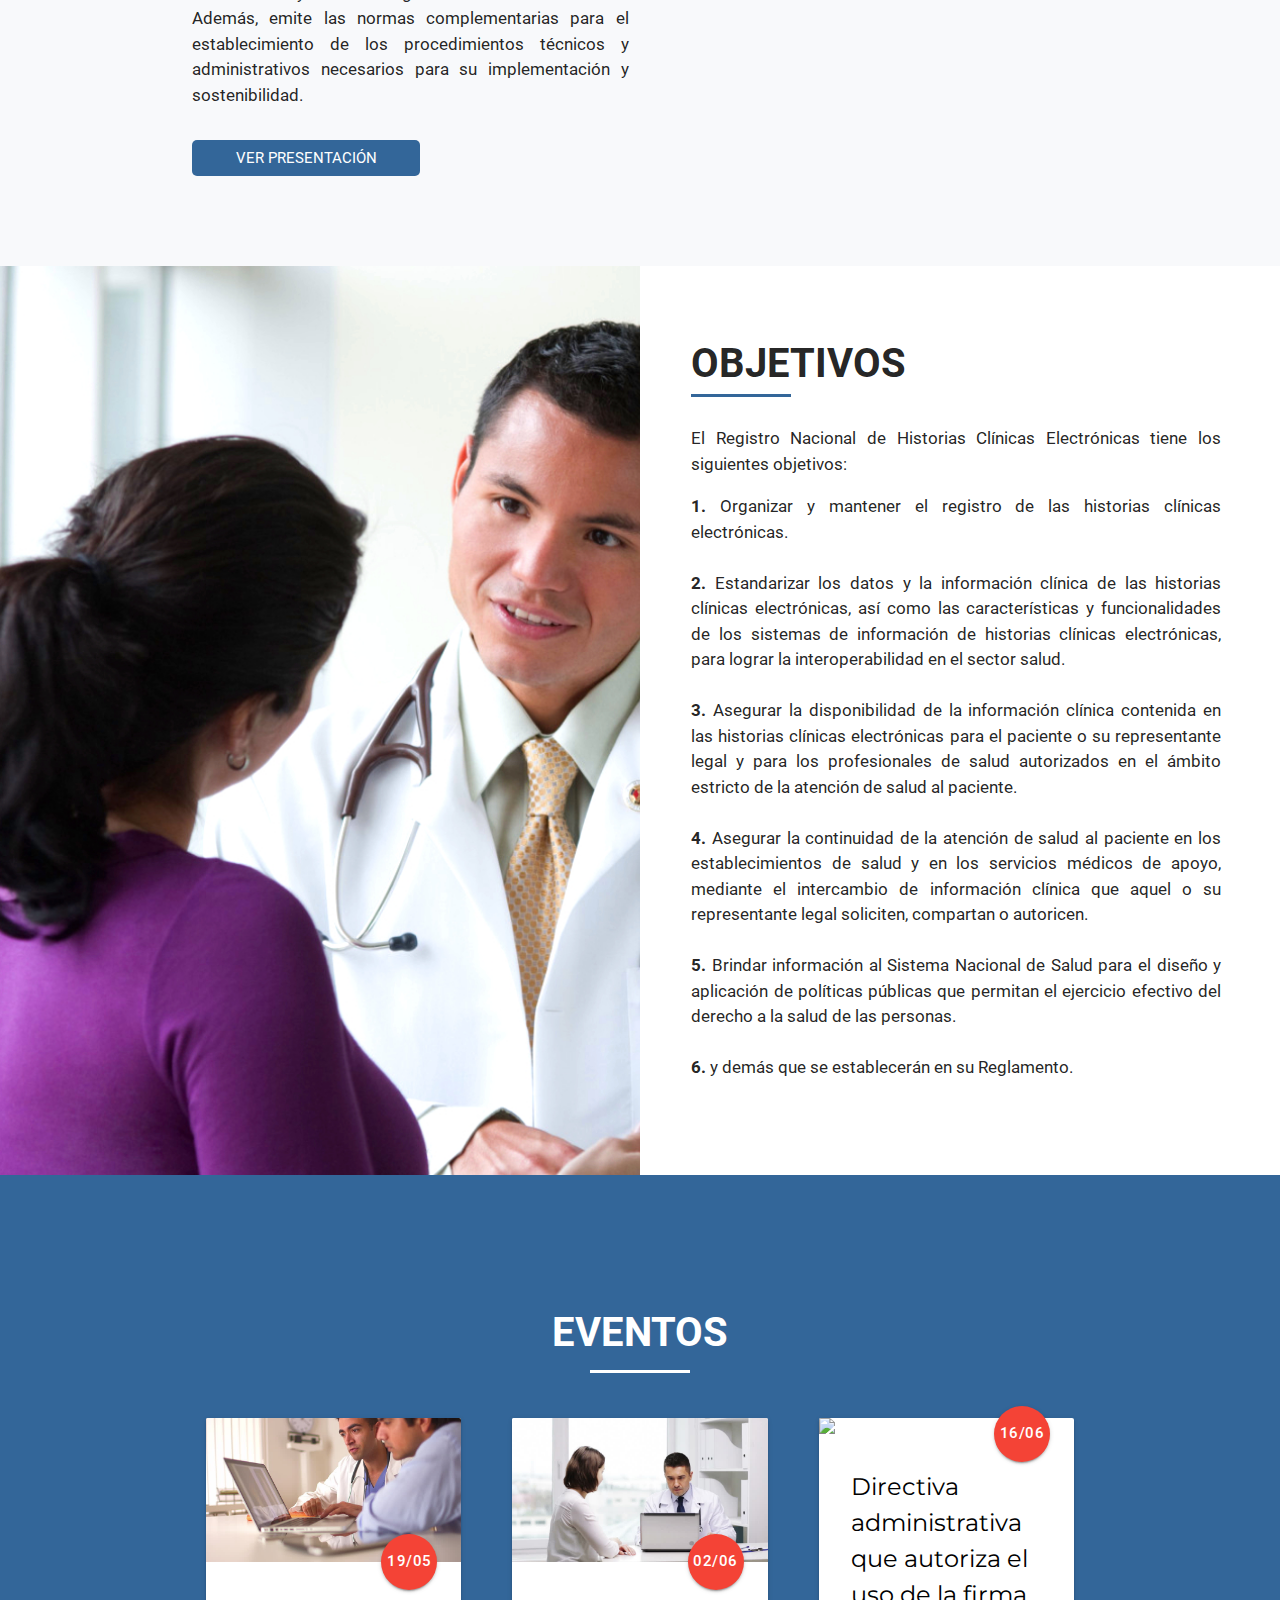
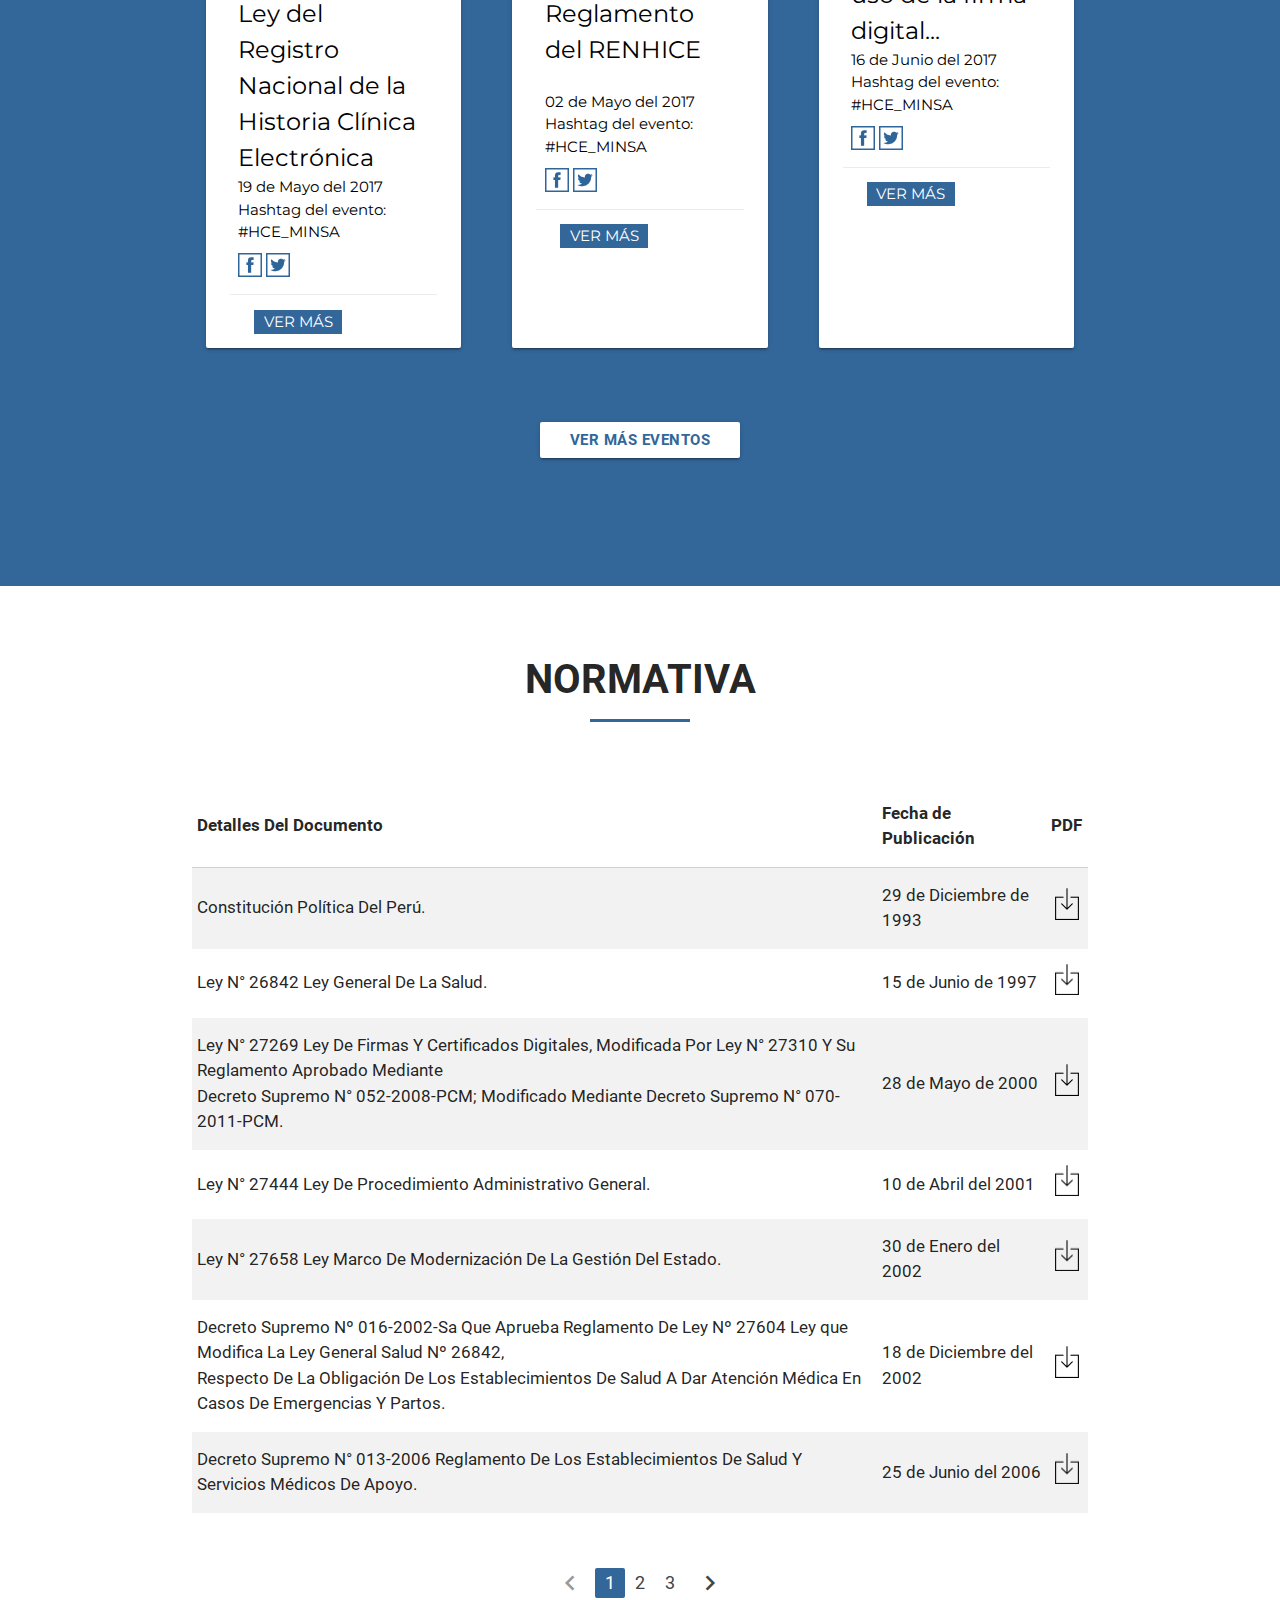
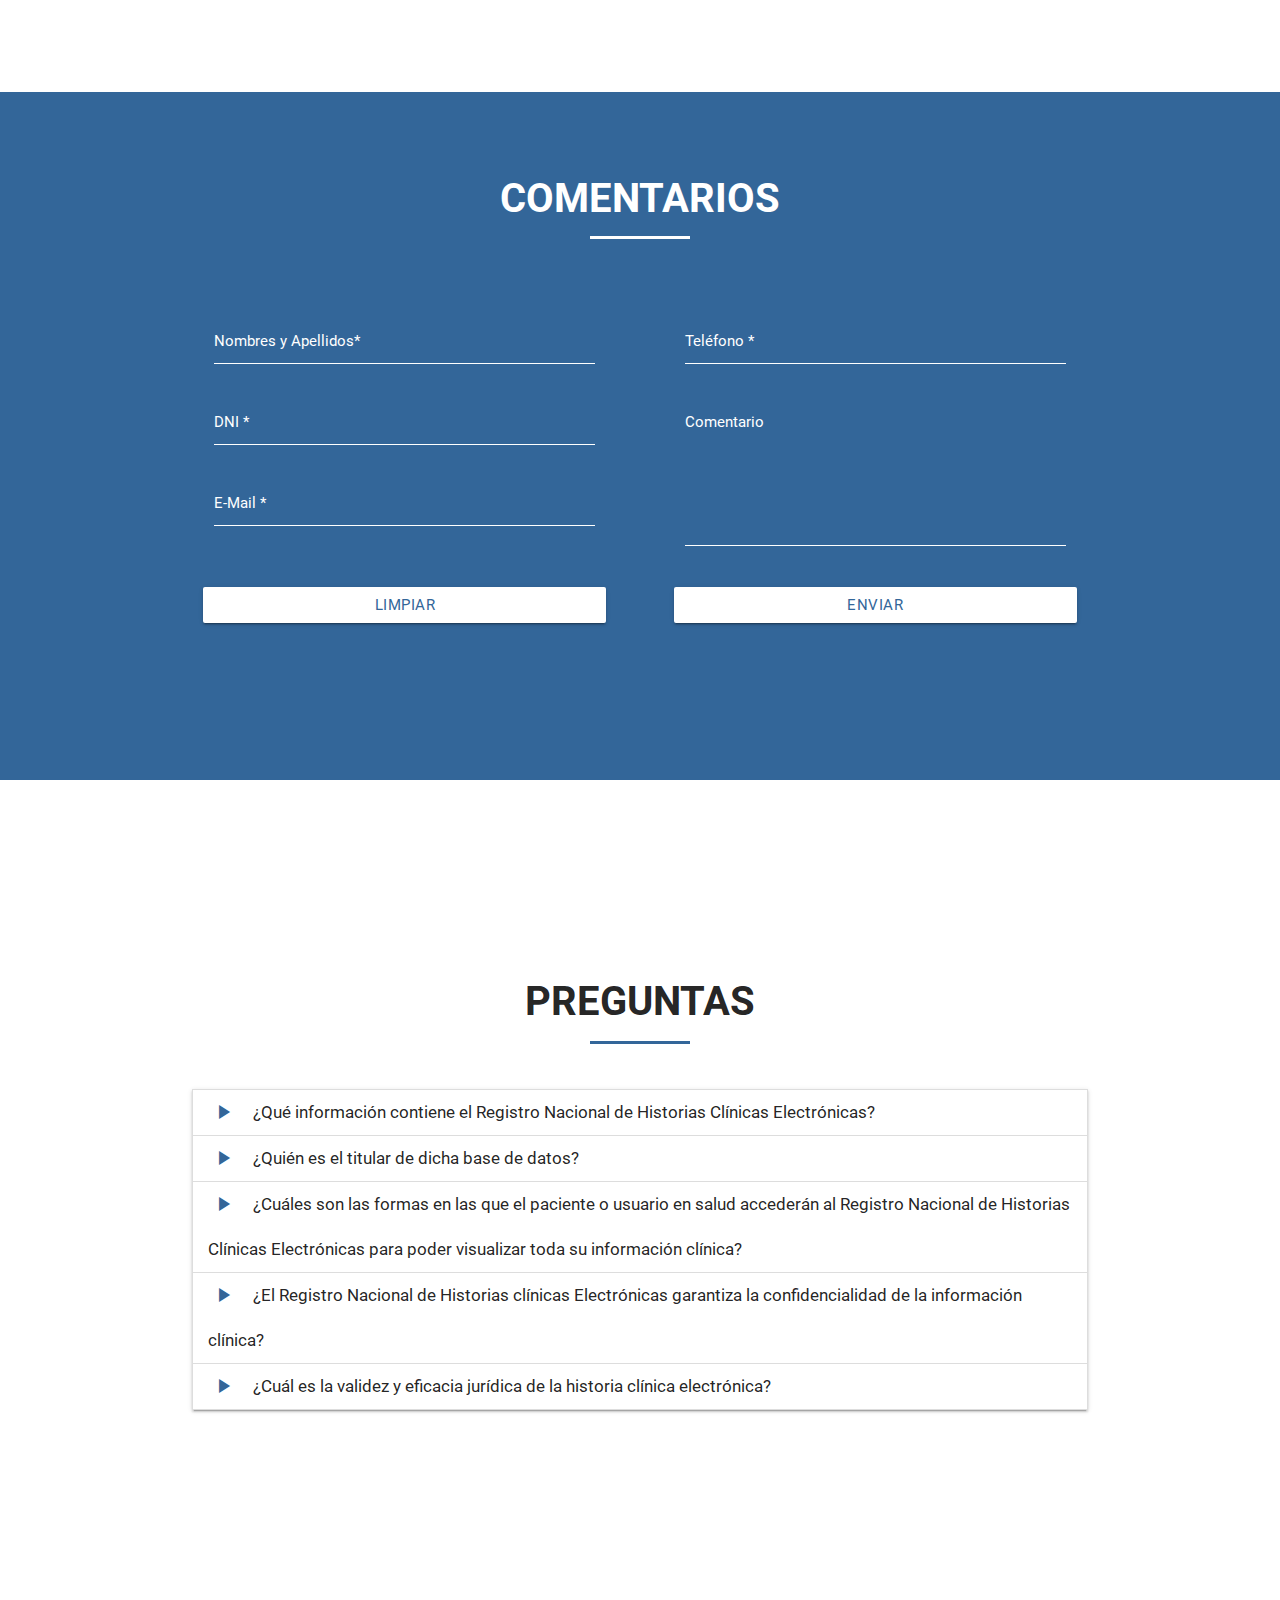
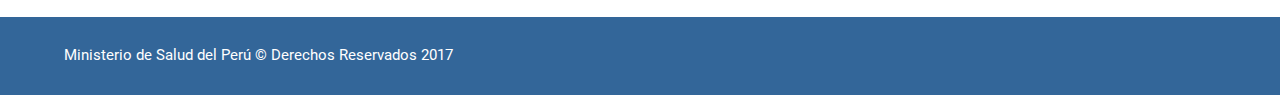
==== commit be72df18: "button coment" ====
--- a/index.html
+++ b/index.html
@@ -96,9 +96,6 @@
 				</div>
 				<div class="col s12 m12 l12 xl6 colVideo">
 					<div class="contentVideo video-container">
-						<!-- <video class="responsive-video" controls>
-						    <source src="videos/zoom_0.mp4" type="video/mp4">
-						</video> -->
 						<iframe width="100%" height="315" src="https://www.youtube.com/embed/CI-dQiaDsJo" frameborder="0" allowfullscreen></iframe>
 					</div>
 				</div>
@@ -396,19 +393,19 @@
 			<hr class="lineaWhite"></hr>
 		</div>
 		<div class="container">
-			<div>
-		        <div class="row">
-		            <form class="formValidate" id="formValidate" method="get" action="">
-		                <div class="row">
-		                	<div class="col l6">
-		                		<div class="input-field col s12">
+	        <div class="row">
+	            <form class="formValidate" id="formValidate" method="get" action="">
+	                <div class="row">
+	                	<div class="col s12 l6">
+	                		<div class="contenedorInput center-block">
+	                			<div class="input-field col s12">
 			                        <label for="uname" class="textWhite">Nombres y Apellidos*</label>
 			                        <input id="uname" name="uname" type="text" data-error=".errorTxt1" class="borderWhite">
 			                        <div class="errorTxt1"></div>
 			                    </div>
 			                    <div class="input-field col s12">
 			                    	<label for="cdni" class="textWhite">DNI *</label>
-			                    	<input id="cdni" type="number" name="cdni" data-error=".errorTxt5" maxlength="8" class="borderWhite">
+			                    	<input id="cdni" type="number" name="cdni" data-error=".errorTxt5" class="borderWhite" maxlength="8">
 			                    	<div class="errorTxt5"></div>
 			                    </div>
 			                    <div class="input-field col s12">
@@ -416,96 +413,39 @@
 			                      <input id="cemail" type="email" name="cemail" data-error=".errorTxt2" class="borderWhite">
 			                      <div class="errorTxt2"></div>
 			                    </div>
-		                	</div>
-		                	<div class="col l6">
-		                		<div class="input-field col s12">
+	                		</div>
+	                	</div>
+	                	<div class="col s12 l6">
+	                		<div class="contenedorInput center-block">
+	                			<div class="input-field col s12">
 			                      <label for="password" class="textWhite">Teléfono *</label>
 			                      <input id="cphone" type="number" name="cphone" data-error=".errorTxt3" class="borderWhite">
 			                      <div class="errorTxt3"></div>
 			                    </div>
 			                    <div class="input-field col s12">
-			                      <label for="cpassword" class="textWhite">Confirm Password *</label>
-			                      <input id="cpassword" type="password" name="cpassword" data-error=".errorTxt4" class="borderWhite">
-			                      <div class="errorTxt4"></div>
+							        <textarea id="ccomentario" name="ccomentario" data-error=".errorTxt6" class="materialize-textarea borderWhite"></textarea>
+	          						<label for="textarea1" class="textWhite">Comentario</label>
+	          						<div class="errorTxt6"></div>
 			                    </div>
-		                	</div> 
-		                    <div class="input-field col s12">
-		                    	<div class="row">
-		                    		<div class="col l6 m6 s12 x12">
-										<div class="contenedorInput center-block">
-											<!-- <button id="botonLimpiar" class="white buttonComentarios waves-effect waves-light btn">Limpiar</button> -->
-											<a><button>hola</button></a>
-										</div>
+	                		</div>
+	                	</div> 
+	                    <div class="input-field col s12">
+	                    	<div class="row">
+	                    		<div class="col l6 m6 s12 x12">
+									<div class="contenedorInput center-block">
+										<button id="botonLimpiar" class="white buttonComentarios waves-effect waves-light btn">Limpiar</button>
 									</div>
-		                    		<div class="col s12 m6">
-		                    			<button id="botonEnviarComent" class="btn waves-effect waves-light submit" type="submit" name="action" class="borderWhite">Enviar
-		                          			<i class="mdi-content-send right"></i>
-		                        		</button>
-		                    		</div>
-		                    	</div>
-		                    </div>
-		                </div>
-		            </form>
-		        </div>
-		    </div>
-			<!-- <div class="row">
-
-			    <form class="col s12 l6 m6" id="register">
-			    	<div class="contenedorInput center-block">
-			    		<div class="row">
-					    		<div class="input-field col s12">
-					        		<input id="nane" name="name" type="text" class="validate borderWhite">
-					        		<label for="email" class="textWhite">Nombre y Apellido *</label>
-					    		</div>
-					    </div>
-					    	<div class="row">
-					    		<div class="input-field col s12">
-					        		<input id="dni" type="number" class="validate borderWhite">
-					        		<label for="email" class="textWhite">DNI*</label>
-					    		</div>
-					    	</div>
-					    	<div class="row">
-					        	<div class="input-field col s12">
-					        		<input id="email" type="text" class="validate borderWhite">
-					        		<label for="email" class="textWhite">Email*</label>
-					    		</div>
-					    	</div>
-					    </div>
-			    </form>
-			    <form class="col s12 l6 m6">
-			    	<div class="contenedorInput center-block">
-			    		<div class="row">
-				    		<div class="input-field col s12">
-						        <input id="numTelephone" type="number" class="validate borderWhite">
-						        <label for="icon_telephone" class="textWhite">Teléfono</label>
-				    		</div>
-				    	</div>
-				        <div class="row">
-				          <div class="input-field col s12">
-				            <textarea id="textarea1" class="materialize-textarea borderWhite"></textarea>
-	          				<label for="textarea1" class="textWhite">Comentario</label>
-				          </div>
-				        </div>	
-			    	</div>
-			    </form>
-			</div>
-			<div class="row">
-		    	<div class="col s12">
-		    		<span class="textWhite camposOblig">Los Campos con (*) son obligatorios.</span>
-		    	</div>
-			</div>
-			<div class="row">
-				<div class="col l6 m6 s12 x12">
-					<div class="contenedorInput center-block">
-						<button class="white buttonComentarios waves-effect waves-light btn">Limpiar</button>
-					</div>
-				</div>
-				<div class="col l6 m6 s12 x12 right-align">
-					<div class="contenedorInput center-block">
-						<button class="white buttonComentarios waves-effect waves-light btn" id="buttonEnviarHome" type="submit">Enviar</button>
-					</div>
-				</div>
-			</div> -->
+								</div>
+	                    		<div class="col l6 m6 s12 x12">
+	                    			<div class="contenedorInput center-block">
+										<button id="botonEnviarComent" class="white buttonComentarios waves-effect waves-light btn" type="submit">Enviar</button>
+									</div>
+	                    		</div>
+	                    	</div>
+	                    </div>
+	                </div>
+	            </form>
+	        </div>
 		</div>
 	</section>
 	<section class="contentPreguntas fs17" id="preguntas">
@@ -569,6 +509,5 @@
 	<script type="text/javascript" src="vendors/materialize/js/materialize.min.js"></script>
 	<script type="text/javascript" src="js/main.js"></script>
 	<script type="text/javascript" src="js/pagination.js"></script>
-	<script type="text/javascript" src="js/validation.js"></script>
 </body>
-</html>
+</html>